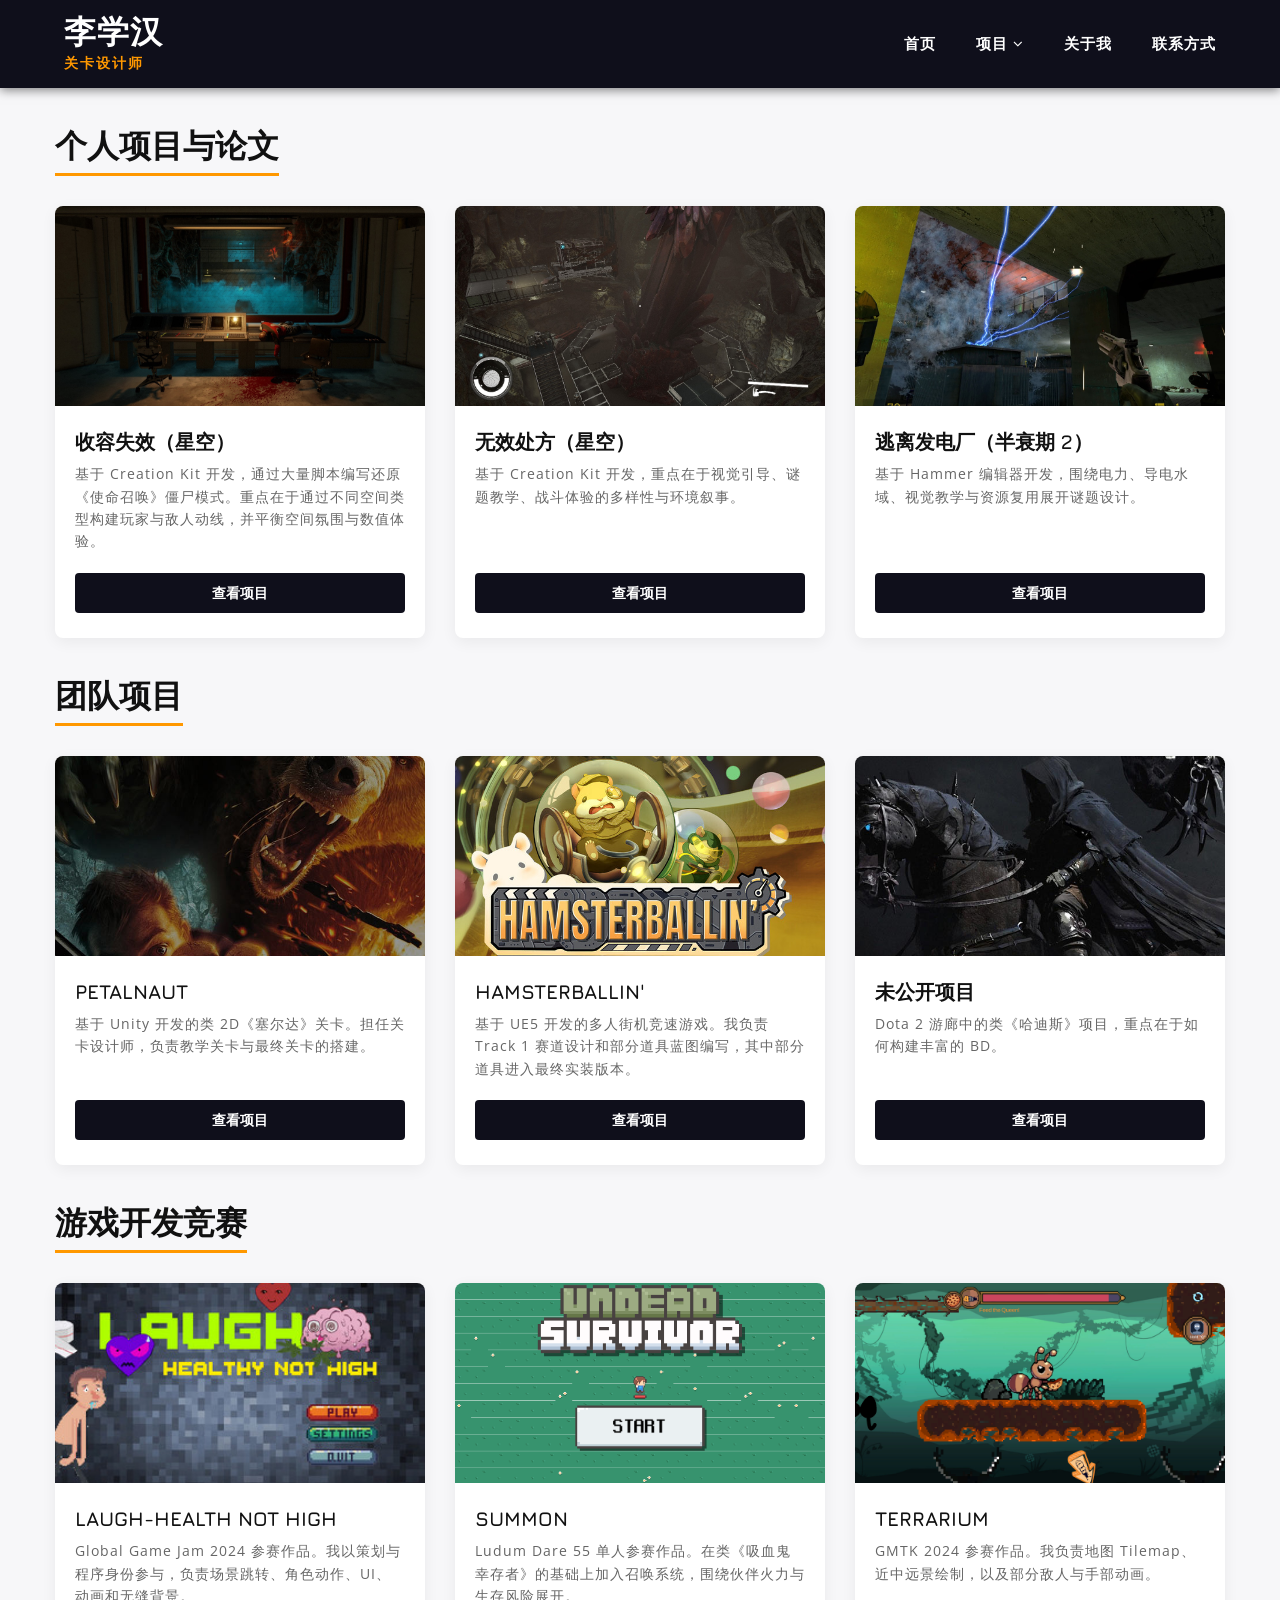
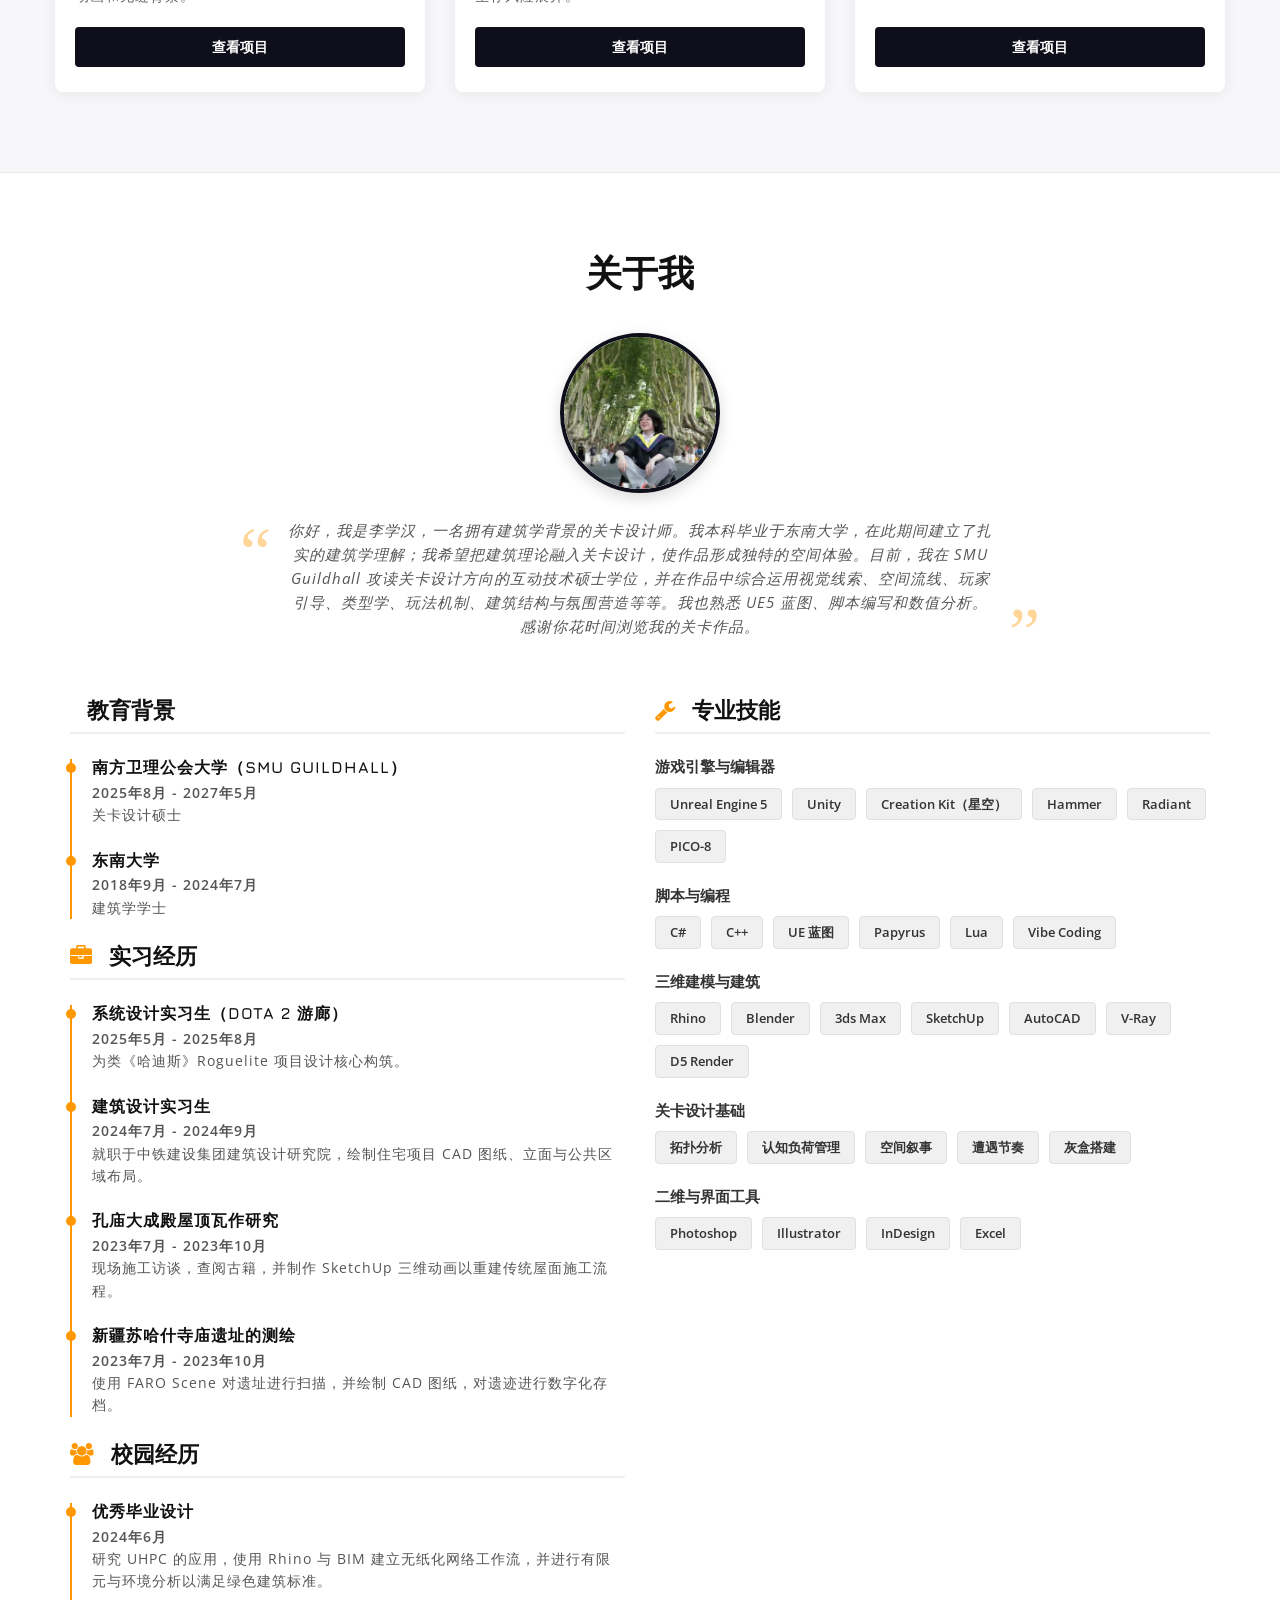
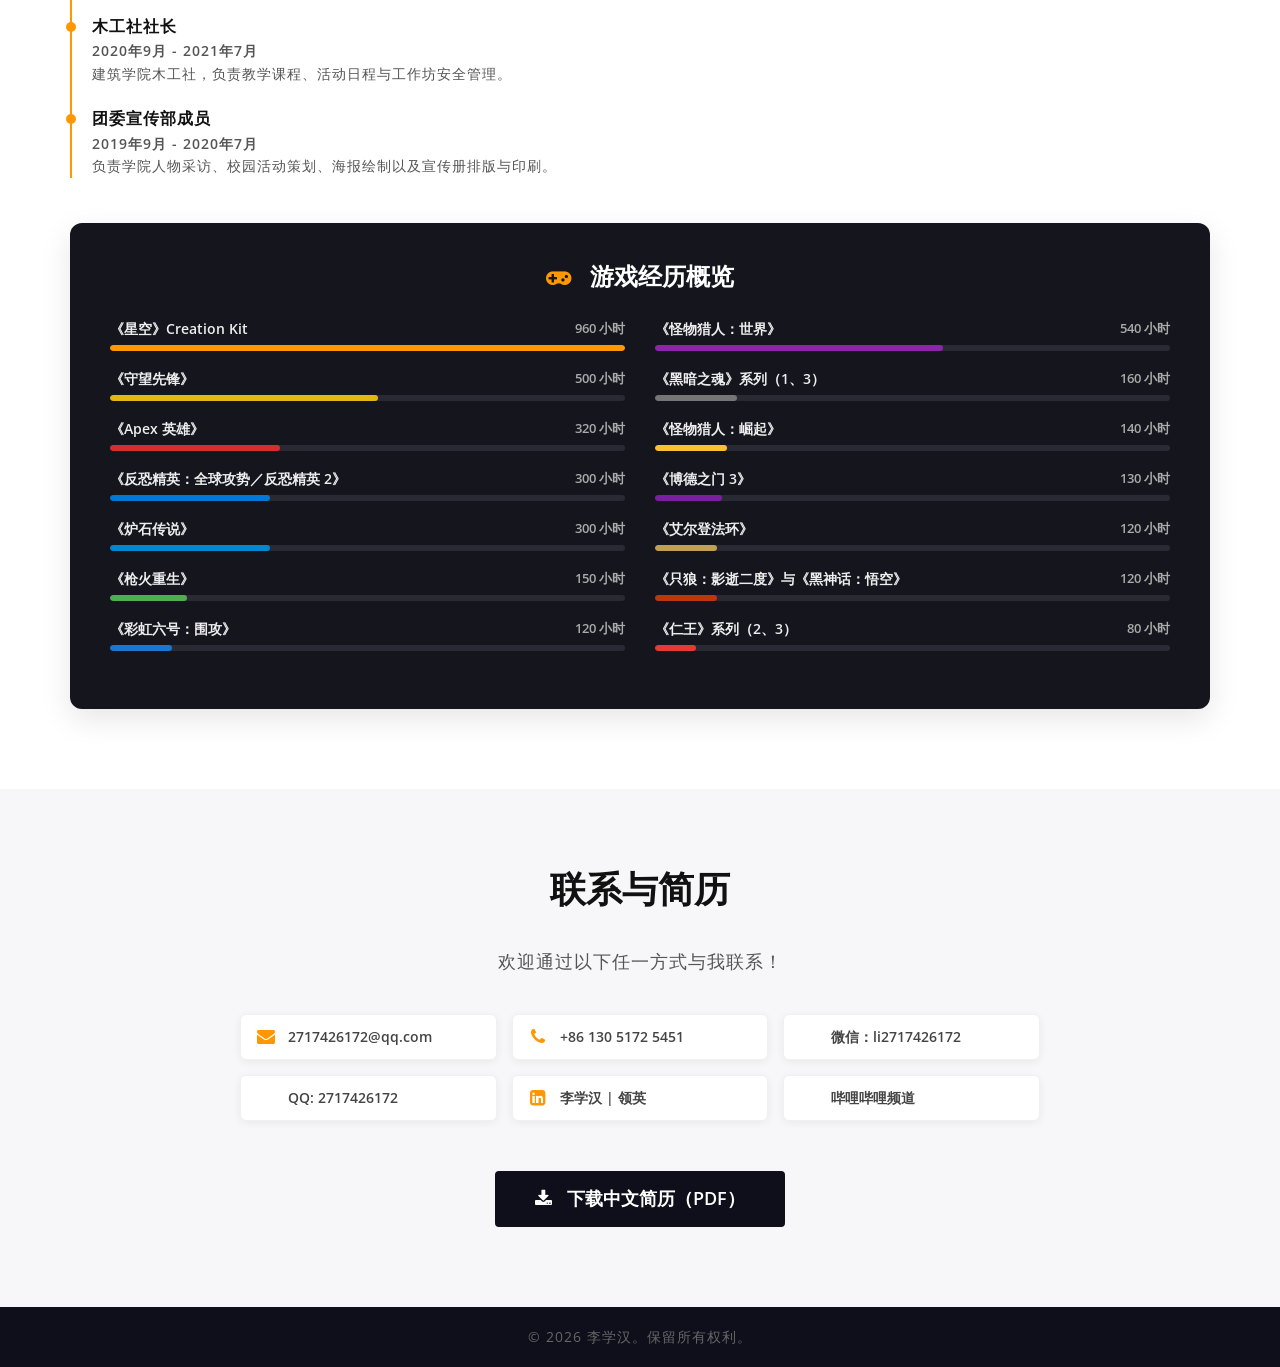
==== index.html @ 0b5cd1b3 "Add files via upload" ====
<!DOCTYPE html>
<html lang="zh-CN">

<head>
	<title>李学汉 | 关卡设计作品集</title>
	<meta name="viewport" content="width=device-width, initial-scale=1">
	<meta http-equiv="Content-Type" content="text/html; charset=utf-8" />
	<meta name="keywords" content="李学汉, 关卡设计, 作品集, 游戏开发, Unreal Engine, Unity, Creation Kit" />
	
	<!-- 引入基础框架和字体 -->
	<link href="css/bootstrap.css" rel="stylesheet" type="text/css" media="all" />
	<link href="css/style.css" rel="stylesheet" type="text/css" media="all" />
	<link href="css/font-awesome.css" rel="stylesheet">
	<link href="https://fonts.googleapis.com/css?family=Questrial" rel="stylesheet">
	<link href="https://fonts.googleapis.com/css?family=Jura:300,400,500,600" rel="stylesheet">
	<link href='//fonts.googleapis.com/css?family=Open+Sans:400,300,300italic,400italic,600,600italic,700,700italic,800,800italic' rel='stylesheet' type='text/css'>

	<style>
		/* 基础重置 */
		body { background-color: #f7f7f9; margin: 0; padding: 0; font-family: 'Open Sans', 'Microsoft YaHei', 'PingFang SC', 'Noto Sans CJK SC', sans-serif; color: #333;}

		/* --- 导航栏与下拉菜单 --- */
		.my-clean-header {
			display: flex; justify-content: space-between; align-items: center;
			background: #0f0f1b; padding: 15px 5%; position: sticky; top: 0;
			z-index: 99999; box-shadow: 0 2px 10px rgba(0,0,0,0.5); width: 100%; box-sizing: border-box;
		}
		.my-clean-logo { display: flex; flex-direction: column; }
		.my-clean-logo a { color: #ffffff; text-decoration: none; font-size: 32px; font-weight: bold; letter-spacing: 1px; transition: color 0.3s ease; line-height: 1; }
		.my-clean-logo a:hover { color: #ff9800; text-decoration: none; }
		.job-title { color: #ff9800; font-size: 14px; font-weight: 600; letter-spacing: 2px; margin-top: 6px; text-transform: uppercase; }

		.my-clean-nav { display: flex; list-style: none; margin: 0; padding: 0; align-items: center; flex-wrap: wrap; }
		.my-clean-nav li { margin-left: 40px; position: relative; } 
		.my-clean-nav a { color: #ffffff; text-decoration: none; font-size: 15px; font-weight: 600; text-transform: uppercase; transition: color 0.3s ease; display: block; padding: 15px 0; }
		.my-clean-nav a:hover { color: #ff9800; text-decoration: none; }

		.dropdown-content {
			display: none; position: absolute; background-color: #1a1a24;
			min-width: 250px; box-shadow: 0px 8px 16px 0px rgba(0,0,0,0.5);
			z-index: 1; top: 100%; left: 0; border-radius: 4px; padding: 10px 0;
		}
		.dropdown:hover .dropdown-content { display: block; }
		.dropdown-content a { color: #fff; padding: 10px 20px; text-decoration: none; display: block; font-size: 13px; text-transform: none; font-weight: 400; transition: 0.2s; border-left: 3px solid transparent; }
		.dropdown-content a:hover { background-color: #2a2a3d; color: #ff9800; border-left: 3px solid #ff9800; }
		.dropdown-category-title {
			padding: 10px 20px 5px 20px; color: #777; font-size: 11px;
			text-transform: uppercase; letter-spacing: 1px; font-weight: bold;
			border-bottom: 1px solid #333; margin-bottom: 5px; margin-top: 5px; pointer-events: none;
		}

		/* --- 项目网格排版 (Grid) --- */
		.portfolio-section { padding: 40px 0; }
		.section-heading { font-size: 32px; font-weight: bold; color: #111; margin-bottom: 30px; border-bottom: 3px solid #ff9800; display: inline-block; padding-bottom: 10px; }
		.portfolio-grid { display: grid; grid-template-columns: repeat(auto-fit, minmax(320px, 1fr)); gap: 30px; margin-bottom: 40px; }
		.portfolio-card { background: #fff; border-radius: 8px; overflow: hidden; box-shadow: 0 4px 15px rgba(0,0,0,0.06); transition: transform 0.3s ease, box-shadow 0.3s ease; display: flex; flex-direction: column; }
		.portfolio-card:hover { transform: translateY(-5px); box-shadow: 0 10px 25px rgba(0,0,0,0.15); }
		.card-img-wrapper { height: 200px; width: 100%; overflow: hidden; background: #222; }
		.card-img-wrapper a { display: block; height: 100%; text-decoration: none; }
		.card-img-wrapper img { width: 100%; height: 100%; object-fit: cover; transition: transform 0.5s ease; }
		.portfolio-card:hover .card-img-wrapper img { transform: scale(1.05); }
		.card-content { padding: 25px 20px; flex-grow: 1; display: flex; flex-direction: column; }
		.card-title { font-size: 20px; font-weight: 800; margin: 0 0 10px 0; color: #111; }
		.card-desc { font-size: 14px; color: #666; line-height: 1.6; margin-bottom: 20px; flex-grow: 1; }
		.card-btn { background: #0f0f1b; color: #fff; padding: 10px 15px; text-align: center; border-radius: 4px; text-decoration: none; font-weight: 600; font-size: 14px; transition: 0.3s; }
		.card-btn:hover { background: #ff9800; color: #fff; text-decoration: none; }

		/* ========================================== */
		/* ABOUT ME 板块排版 */
		/* ========================================== */
		.about-section { padding: 80px 0; background: #ffffff; border-top: 1px solid #eaeaea; }
		.center-title { font-size: 36px; font-weight: bold; margin-bottom: 40px; color: #111; text-align: center; }
		.profile-avatar { width: 160px; height: 160px; border-radius: 50%; object-fit: cover; border: 4px solid #0f0f1b; box-shadow: 0 5px 15px rgba(0,0,0,0.15); margin: 0 auto 25px auto; display: block; }
		
		/* 个人陈述引用框 */
		.about-hook-container {
			max-width: 800px;
			margin: 0 auto 60px auto;
			position: relative;
			padding: 0 45px; 
		}
		.about-hook-container::before {
			content: '\201C'; 
			font-family: Georgia, serif;
			font-size: 70px;
			color: #ff9800;
			position: absolute;
			left: 0;
			top: -15px;
			opacity: 0.4;
		}
		.about-hook-container::after {
			content: '\201D'; 
			font-family: Georgia, serif;
			font-size: 70px;
			color: #ff9800;
			position: absolute;
			right: 0;
			bottom: -45px;
			opacity: 0.4;
		}
		.about-hook { 
			font-size: 15px; 
			line-height: 1.6; 
			color: #555; 
			text-align: center; 
			font-style: italic; 
			margin: 0;
		}
		
		/* 经历与技能双列排版 */
		.sub-heading { font-size: 22px; font-weight: bold; margin-bottom: 25px; margin-top: 20px; color: #111; border-bottom: 2px solid #eee; padding-bottom: 10px; }
		.sub-heading i { color: #ff9800; margin-right: 10px; }
		
		/* 时间轴样式 */
		.timeline-list { list-style: none; padding: 0; margin: 0; border-left: 2px solid #ff9800; padding-left: 20px; margin-bottom: 20px; }
		.timeline-list li { margin-bottom: 25px; position: relative; }
		.timeline-list li::before { content: ''; position: absolute; left: -26px; top: 4px; width: 10px; height: 10px; background: #ff9800; border-radius: 50%; }
		.timeline-list h4 { font-size: 16px; font-weight: bold; margin: 0 0 5px 0; color: #111; }
		.timeline-date { font-size: 13px; color: #ff9800; font-weight: 600; margin-bottom: 5px; }
		.timeline-list p { font-size: 14px; color: #555; margin: 0; line-height: 1.6; }

		/* 技能标签库 */
		.skill-category { margin-bottom: 25px; }
		.skill-category h4 { font-size: 15px; font-weight: bold; color: #333; margin-bottom: 12px; }
		.tags { display: flex; flex-wrap: wrap; gap: 10px; }
		.tag { background: #f0f0f0; color: #333; padding: 6px 14px; border-radius: 4px; font-size: 13px; font-weight: 600; border: 1px solid #e0e0e0; }

		/* ========================================== */
		/* 游戏时长条形图 */
		/* ========================================== */
		.game-hours-card { background: #15151e; padding: 40px; border-radius: 12px; box-shadow: 0 10px 30px rgba(0,0,0,0.1); margin-top: 20px; }
		.game-hours-title { color: #fff; font-size: 24px; font-weight: bold; margin-bottom: 30px; text-align: center; }
		.game-hours-title i { color: #ff9800; margin-right: 10px; }
		.game-bar-item { margin-bottom: 18px; }
		.game-info { display: flex; justify-content: space-between; font-size: 14px; font-weight: 600; color: #eee; margin-bottom: 6px; }
		.game-info .hours { color: #aaa; font-size: 13px; }
		.progress-track { height: 6px; background: #2a2a35; border-radius: 3px; overflow: hidden; }
		.progress-fill { height: 100%; border-radius: 3px; }

		/* --- Contact 板块 --- */
		.contact-section { padding: 80px 0; text-align: center; background: #f7f7f9; }
		.contact-grid { display: grid; grid-template-columns: repeat(auto-fit, minmax(220px, 1fr)); gap: 15px; margin-bottom: 40px; text-align: left; max-width: 800px; margin-left: auto; margin-right: auto; }
		.contact-link { display: flex; align-items: center; padding: 12px 15px; background: #fff; border-radius: 6px; box-shadow: 0 2px 8px rgba(0,0,0,0.06); color: #444; font-size: 14px; font-weight: 600; text-decoration: none; transition: 0.3s; border: 1px solid #f0f0f0; }
		.contact-link i { margin-right: 12px; color: #ff9800; font-size: 18px; width: 20px; text-align: center; }
		.contact-link:hover { color: #fff; background: #ff9800; text-decoration: none; transform: translateY(-3px); box-shadow: 0 6px 15px rgba(255,152,0,0.3); border-color: #ff9800;}
		.contact-link:hover i { color: #fff; }
		.resume-btn { background-color: #0f0f1b; color: #fff; padding: 15px 40px; font-size: 18px; font-weight: 600; text-decoration: none; display: inline-block; border-radius: 4px; transition: 0.3s; margin-top: 10px;}
		.resume-btn:hover { background-color: #ff9800; color: #fff; text-decoration: none; }

		/* 移动端适配 */
		@media (max-width: 768px) {
			.my-clean-header { flex-direction: column; padding: 15px; }
			.my-clean-logo { align-items: center; }
			.my-clean-nav { margin-top: 15px; width: 100%; justify-content: center; }
			.my-clean-nav li { margin: 5px 10px; }
			.dropdown-content { position: static; display: none; box-shadow: none; background: #222; width: 100%; }
			.dropdown:hover .dropdown-content { display: block; }
			.contact-grid { grid-template-columns: 1fr; }
			.game-hours-card { padding: 20px; }
			.about-hook-container { padding: 0 20px; }
		}
	</style>
</head>

<body>
	
	<!-- ========================================== -->
	<!-- 顶部导航栏 -->
	<!-- ========================================== -->
	<header class="my-clean-header">
		<div class="my-clean-logo">
			<a href="index.html" title="李学汉 - 关卡设计作品集">李学汉</a>
			<span class="job-title">关卡设计师</span>
		</div>
		<ul class="my-clean-nav">
			<li><a href="index.html">首页</a></li>
			
			<li class="dropdown">
				<a href="#work" class="scroll dropbtn">项目 <i class="fa fa-angle-down"></i></a>
				<div class="dropdown-content">
					<div class="dropdown-category-title">个人项目与论文</div>
					<a href="project1.html">收容失效（星空）</a>
					<a href="project3.html">无效处方（星空）</a>
					<a href="project4.html">逃离发电厂（半衰期 2）</a>

					<div class="dropdown-category-title">团队项目</div>
					<a href="project7.html">Petalnaut</a>
					<a href="project8.html">Hamsterballin'</a>
					<a href="project9.html">未公开项目</a>
					
					<div class="dropdown-category-title">游戏开发竞赛</div>
					<a href="project10.html">GGJ 2024：Make Me Laugh</a>
					<a href="project11.html">LD 55：Summon</a>
					<a href="project12.html">GMTK 2024：Build to Scale</a>
				</div>
			</li>
			
			<li><a href="#about" class="scroll">关于我</a></li>
			<li><a href="#contact" class="scroll">联系方式</a></li>
		</ul>
	</header>

	<!-- ========================================== -->
	<!-- 项目展示区 -->
	<!-- ========================================== -->
	<div id="work" class="container portfolio-section">
		
		<h2 class="section-heading">个人项目与论文</h2>
		<div class="portfolio-grid">
			<div class="portfolio-card">
				<div class="card-img-wrapper"><a href="project1.html"><img src="images/project1-cover.png" alt="收容失效（星空）"></a></div>
				<div class="card-content">
					<h3 class="card-title">收容失效（星空）</h3>
					<p class="card-desc">基于 Creation Kit 开发，通过大量脚本编写还原《使命召唤》僵尸模式。重点在于通过不同空间类型构建玩家与敌人动线，并平衡空间氛围与数值体验。</p>
					<a href="project1.html" class="card-btn">查看项目</a>
				</div>
			</div>
			<div class="portfolio-card">
				<div class="card-img-wrapper"><a href="project3.html"><img src="images/project3-cover.jpeg" alt="无效处方（星空）"></a></div>
				<div class="card-content">
					<h3 class="card-title">无效处方（星空）</h3>
					<p class="card-desc">基于 Creation Kit 开发，重点在于视觉引导、谜题教学、战斗体验的多样性与环境叙事。</p>
					<a href="project3.html" class="card-btn">查看项目</a>
				</div>
			</div>
			<div class="portfolio-card">
				<div class="card-img-wrapper"><a href="project4.html"><img src="images/project4-cover.jpeg" alt="逃离发电厂（半衰期 2）"></a></div>
				<div class="card-content">
					<h3 class="card-title">逃离发电厂（半衰期 2）</h3>
					<p class="card-desc">基于 Hammer 编辑器开发，围绕电力、导电水域、视觉教学与资源复用展开谜题设计。</p>
					<a href="project4.html" class="card-btn">查看项目</a>
				</div>
			</div>
		</div>

		<h2 class="section-heading">团队项目</h2>
		<div class="portfolio-grid">
			<div class="portfolio-card">
				<div class="card-img-wrapper"><a href="project7.html"><img src="images/g1.jpg" alt="Petalnaut"></a></div>
				<div class="card-content">
					<h3 class="card-title">Petalnaut</h3>
					<p class="card-desc">基于 Unity 开发的类 2D《塞尔达》关卡。担任关卡设计师，负责教学关卡与最终关卡的搭建。</p>
					<a href="project7.html" class="card-btn">查看项目</a>
				</div>
			</div>
			<div class="portfolio-card">
				<div class="card-img-wrapper"><a href="project8.html"><img src="images/project8/hamsterballin-cover.jpg" alt="Hamsterballin'"></a></div>
				<div class="card-content">
					<h3 class="card-title">Hamsterballin'</h3>
					<p class="card-desc">基于 UE5 开发的多人街机竞速游戏。我负责 Track 1 赛道设计和部分道具蓝图编写，其中部分道具进入最终实装版本。</p>
					<a href="project8.html" class="card-btn">查看项目</a>
				</div>
			</div>
			<div class="portfolio-card">
				<div class="card-img-wrapper"><a href="project9.html"><img src="images/g3.jpg" alt="未公开项目"></a></div>
				<div class="card-content">
					<h3 class="card-title">未公开项目</h3>
					<p class="card-desc">Dota 2 游廊中的类《哈迪斯》项目，重点在于如何构建丰富的 BD。</p>
					<a href="project9.html" class="card-btn">查看项目</a>
				</div>
			</div>
		</div>

		<h2 class="section-heading">游戏开发竞赛</h2>
		<div class="portfolio-grid">
			<div class="portfolio-card">
				<div class="card-img-wrapper"><a href="project10.html"><img src="images/project10/ggj-index-cover.png" alt="Laugh-health not high 标题画面"></a></div>
				<div class="card-content">
					<h3 class="card-title">Laugh-health not high</h3>
					<p class="card-desc">Global Game Jam 2024 参赛作品。我以策划与程序身份参与，负责场景跳转、角色动作、UI、动画和无缝背景。</p>
					<a href="project10.html" class="card-btn">查看项目</a>
				</div>
			</div>
			<div class="portfolio-card">
				<div class="card-img-wrapper"><a href="project11.html"><img src="images/project11/ld55-index-cover.png" alt="Ludum Dare 55 Summon 标题画面"></a></div>
				<div class="card-content">
					<h3 class="card-title">Summon</h3>
					<p class="card-desc">Ludum Dare 55 单人参赛作品。在类《吸血鬼幸存者》的基础上加入召唤系统，围绕伙伴火力与生存风险展开。</p>
					<a href="project11.html" class="card-btn">查看项目</a>
				</div>
			</div>
			<div class="portfolio-card">
				<div class="card-img-wrapper"><a href="project12.html"><img src="images/project12/terrarium-02.png" alt="Terrarium"></a></div>
				<div class="card-content">
					<h3 class="card-title">Terrarium</h3>
					<p class="card-desc">GMTK 2024 参赛作品。我负责地图 Tilemap、近中远景绘制，以及部分敌人与手部动画。</p>
					<a href="project12.html" class="card-btn">查看项目</a>
				</div>
			</div>
		</div>

	</div>
	<!-- //Projects Section -->

	<!-- ========================================== -->
	<!-- 🌟 全新重构的 ABOUT ME 板块 🌟 -->
	<!-- ========================================== -->
	<div id="about" class="about-section">
		<div class="container">
			<h2 class="center-title">关于我</h2>
			
			<!-- 居中头像 -->
			<img src="images/avatar.jpg" alt="李学汉" class="profile-avatar">
			
			<!-- 带有巨型双引号的紧凑版宣言 -->
			<div class="about-hook-container">
				<p class="about-hook">
					你好，我是李学汉，一名拥有建筑学背景的关卡设计师。我本科毕业于东南大学，在此期间建立了扎实的建筑学理解；我希望把建筑理论融入关卡设计，使作品形成独特的空间体验。目前，我在 SMU Guildhall 攻读关卡设计方向的互动技术硕士学位，并在作品中综合运用视觉线索、空间流线、玩家引导、类型学、玩法机制、建筑结构与氛围营造等等。我也熟悉 UE5 蓝图、脚本编写和数值分析。感谢你花时间浏览我的关卡作品。
				</p>
			</div>

			<!-- 经历与技能双列网格 -->
			<div class="row">
				<!-- 左列：教育、实习与校园经历 -->
				<div class="col-md-6">
					
					<!-- 1. 教育背景 -->
					<h3 class="sub-heading" style="margin-top: 0;"><i class="fa fa-graduation-cap"></i> 教育背景</h3>
					<ul class="timeline-list">
						<li>
							<h4>南方卫理公会大学（SMU Guildhall）</h4>
							<p class="timeline-date">2025年8月 - 2027年5月</p>
							<p>关卡设计硕士</p>
						</li>
						<li>
							<h4>东南大学</h4>
							<p class="timeline-date">2018年9月 - 2024年7月</p>
							<p>建筑学学士</p>
						</li>
					</ul>

					<!-- 2. 实习经历 (3个核心) -->
					<h3 class="sub-heading"><i class="fa fa-briefcase"></i> 实习经历</h3>
					<ul class="timeline-list">
						<li>
							<h4>系统设计实习生（Dota 2 游廊）</h4>
							<p class="timeline-date">2025年5月 - 2025年8月</p>
							<p>为类《哈迪斯》Roguelite 项目设计核心构筑。</p>
						</li>
						<li>
							<h4>建筑设计实习生</h4>
							<p class="timeline-date">2024年7月 - 2024年9月</p>
							<p>就职于中铁建设集团建筑设计研究院，绘制住宅项目 CAD 图纸、立面与公共区域布局。</p>
						</li>
						<li>
							<h4>孔庙大成殿屋顶瓦作研究</h4>
							<p class="timeline-date">2023年7月 - 2023年10月</p>
							<p>现场施工访谈，查阅古籍，并制作 SketchUp 三维动画以重建传统屋面施工流程。</p>
						</li>
						<li>
							<h4>新疆苏哈什寺庙遗址的测绘</h4>
							<p class="timeline-date">2023年7月 - 2023年10月</p>
							<p>使用 FARO Scene 对遗址进行扫描，并绘制 CAD 图纸，对遗迹进行数字化存档。</p>
						</li>
					</ul>

					<!-- 3. 校园经历 (3个核心) -->
					<h3 class="sub-heading"><i class="fa fa-users"></i> 校园经历</h3>
					<ul class="timeline-list">
						<li>
							<h4>优秀毕业设计</h4>
							<p class="timeline-date">2024年6月</p>
							<p>研究 UHPC 的应用，使用 Rhino 与 BIM 建立无纸化网络工作流，并进行有限元与环境分析以满足绿色建筑标准。</p>
						</li>
						<li>
							<h4>木工社社长</h4>
							<p class="timeline-date">2020年9月 - 2021年7月</p>
							<p>建筑学院木工社，负责教学课程、活动日程与工作坊安全管理。</p>
						</li>
						<li>
							<h4>团委宣传部成员</h4>
							<p class="timeline-date">2019年9月 - 2020年7月</p>
							<p>负责学院人物采访、校园活动策划、海报绘制以及宣传册排版与印刷。</p>
						</li>
					</ul>
				</div>

				<!-- 右列：专业技能 -->
				<div class="col-md-6">
					<h3 class="sub-heading" style="margin-top: 0;"><i class="fa fa-wrench"></i> 专业技能</h3>
					
					<div class="skill-category">
						<h4>游戏引擎与编辑器</h4>
						<div class="tags">
							<span class="tag">Unreal Engine 5</span> <span class="tag">Unity</span> 
							<span class="tag">Creation Kit（星空）</span> <span class="tag">Hammer</span> 
							<span class="tag">Radiant</span> <span class="tag">PICO-8</span>
						</div>
					</div>
					
					<div class="skill-category">
						<h4>脚本与编程</h4>
						<div class="tags">
							<span class="tag">C#</span> <span class="tag">C++</span> <span class="tag">UE 蓝图</span> 
							<span class="tag">Papyrus</span> <span class="tag">Lua</span> <span class="tag">Vibe Coding</span>
						</div>
					</div>

					<div class="skill-category">
						<h4>三维建模与建筑</h4>
						<div class="tags">
							<span class="tag">Rhino</span> <span class="tag">Blender</span> <span class="tag">3ds Max</span> 
							<span class="tag">SketchUp</span> <span class="tag">AutoCAD</span> <span class="tag">V-Ray</span> <span class="tag">D5 Render</span>
						</div>
					</div>

					<div class="skill-category">
						<h4>关卡设计基础</h4>
						<div class="tags">
							<span class="tag">拓扑分析</span> <span class="tag">认知负荷管理</span> 
							<span class="tag">空间叙事</span> <span class="tag">遭遇节奏</span> <span class="tag">灰盒搭建</span>
						</div>
					</div>
					
					<div class="skill-category">
						<h4>二维与界面工具</h4>
						<div class="tags">
							<span class="tag">Photoshop</span> <span class="tag">Illustrator</span> <span class="tag">InDesign</span> <span class="tag">Excel</span>
						</div>
					</div>
				</div>
			</div>

			<!-- 深色系卡片：游戏时长数据（小黑盒风格） -->
			<div class="game-hours-card">
				<h3 class="game-hours-title"><i class="fa fa-gamepad"></i> 游戏经历概览</h3>
				<div class="row">
					<!-- 左侧：工具与射击/服务型游戏 -->
					<div class="col-md-6">
						<div class="game-bar-item">
							<div class="game-info"><span>《星空》Creation Kit</span> <span class="hours">960 小时</span></div>
							<div class="progress-track"><div class="progress-fill" style="width: 100%; background: #ff9800;"></div></div>
						</div>
						<div class="game-bar-item">
							<div class="game-info"><span>《守望先锋》</span> <span class="hours">500 小时</span></div>
							<div class="progress-track"><div class="progress-fill" style="width: 52%; background: #e2b714;"></div></div>
						</div>
						<div class="game-bar-item">
							<div class="game-info"><span>《Apex 英雄》</span> <span class="hours">320 小时</span></div>
							<div class="progress-track"><div class="progress-fill" style="width: 33%; background: #d32f2f;"></div></div>
						</div>
						<div class="game-bar-item">
							<div class="game-info"><span>《反恐精英：全球攻势／反恐精英 2》</span> <span class="hours">300 小时</span></div>
							<div class="progress-track"><div class="progress-fill" style="width: 31%; background: #0078d7;"></div></div>
						</div>
						<div class="game-bar-item">
							<div class="game-info"><span>《炉石传说》</span> <span class="hours">300 小时</span></div>
							<div class="progress-track"><div class="progress-fill" style="width: 31%; background: #0288d1;"></div></div>
						</div>
						<div class="game-bar-item">
							<div class="game-info"><span>《枪火重生》</span> <span class="hours">150 小时</span></div>
							<div class="progress-track"><div class="progress-fill" style="width: 15%; background: #4caf50;"></div></div>
						</div>
						<div class="game-bar-item">
							<div class="game-info"><span>《彩虹六号：围攻》</span> <span class="hours">120 小时</span></div>
							<div class="progress-track"><div class="progress-fill" style="width: 12%; background: #1976d2;"></div></div>
						</div>
					</div>
					
					<!-- 右侧：动作/类魂/RPG -->
					<div class="col-md-6">
						<div class="game-bar-item">
							<div class="game-info"><span>《怪物猎人：世界》</span> <span class="hours">540 小时</span></div>
							<div class="progress-track"><div class="progress-fill" style="width: 56%; background: #8e24aa;"></div></div>
						</div>
						<div class="game-bar-item">
							<div class="game-info"><span>《黑暗之魂》系列（1、3）</span> <span class="hours">160 小时</span></div>
							<div class="progress-track"><div class="progress-fill" style="width: 16%; background: #757575;"></div></div>
						</div>
						<div class="game-bar-item">
							<div class="game-info"><span>《怪物猎人：崛起》</span> <span class="hours">140 小时</span></div>
							<div class="progress-track"><div class="progress-fill" style="width: 14%; background: #fbc02d;"></div></div>
						</div>
						<div class="game-bar-item">
							<div class="game-info"><span>《博德之门 3》</span> <span class="hours">130 小时</span></div>
							<div class="progress-track"><div class="progress-fill" style="width: 13%; background: #7b1fa2;"></div></div>
						</div>
						<div class="game-bar-item">
							<div class="game-info"><span>《艾尔登法环》</span> <span class="hours">120 小时</span></div>
							<div class="progress-track"><div class="progress-fill" style="width: 12%; background: #c2a052;"></div></div>
						</div>
						<div class="game-bar-item">
							<div class="game-info"><span>《只狼：影逝二度》与《黑神话：悟空》</span> <span class="hours">120 小时</span></div>
							<div class="progress-track"><div class="progress-fill" style="width: 12%; background: #bf360c;"></div></div>
						</div>
						<div class="game-bar-item">
							<div class="game-info"><span>《仁王》系列（2、3）</span> <span class="hours">80 小时</span></div>
							<div class="progress-track"><div class="progress-fill" style="width: 8%; background: #e53935;"></div></div>
						</div>
					</div>
				</div>
			</div>

		</div>
	</div>
	<!-- //About Me Section -->

	<!-- ========================================== -->
	<!-- Contact & Resume 板块 -->
	<!-- ========================================== -->
	<div id="contact" class="contact-section">
		<div class="container">
			<h2 class="center-title">联系与简历</h2>
			<p style="margin-bottom: 40px; font-size: 18px; color: #555;">
				欢迎通过以下任一方式与我联系！
			</p>
			
			<div class="contact-grid">
				<a href="mailto:2717426172@qq.com" class="contact-link"><i class="fa fa-envelope"></i> 2717426172@qq.com</a>
				<a href="tel:+8613051725451" class="contact-link"><i class="fa fa-phone"></i> +86 130 5172 5451</a>
				<a href="javascript:void(0);" class="contact-link"><i class="fa fa-weixin"></i> 微信：li2717426172</a>
				<a href="javascript:void(0);" class="contact-link"><i class="fa fa-qq"></i> QQ: 2717426172</a>
				<a href="https://www.linkedin.com/in/学汉-李-2372233aa" target="_blank" class="contact-link"><i class="fa fa-linkedin-square"></i> 李学汉 | 领英</a>
				<a href="https://space.bilibili.com/394117586?spm_id_from=333.1007.0.0" target="_blank" class="contact-link"><i class="fa fa-television"></i> 哔哩哔哩频道</a>
			</div>
			
			<a href="Resume_XuehanLi.pdf" target="_blank" class="resume-btn">
				<i class="fa fa-download" style="margin-right: 10px;"></i> 下载中文简历（PDF）
			</a>
		</div>
	</div>

	<!-- footer -->
	<div class="w3l_footer" style="background: #0f0f1b; padding: 20px 0; text-align: center;">
		<p style="color: #666; margin: 0;">© 2026 李学汉。保留所有权利。</p>
	</div>

	<!-- js scripts -->
	<script src="js/jquery-2.2.3.min.js"></script>
	<script type="text/javascript" src="js/move-top.js"></script>
	<script type="text/javascript" src="js/easing.js"></script>
	<script type="text/javascript">
		jQuery(document).ready(function ($) {
			$(".scroll").click(function (event) {
				if(this.hash) {
					event.preventDefault();
					$('html,body').animate({
						scrollTop: $(this.hash).offset().top - 70 
					}, 800);
				}
			});
		});
	</script>
	<script src="js/bootstrap.js"></script>
</body>
</html>
---- css/style.css ----
html, body{
    font-size: 100%;
	font-family: 'Open Sans', sans-serif;
	background:#ffffff;
	margin: 0;
}
p,ul li,ol li{
	margin:0;
	font-size:14px;
	letter-spacing: 1px;
}
h1,h2,h3,h4,h5,h6{
	font-family: 'Jura', sans-serif;
	text-transform:uppercase;
	margin:0;
}
ul,label{
	margin:0;
	padding:0;
}
body a:hover{
	text-decoration:none;
}
input[type="submit"],input[type="reset"],.w3ls_footer_grid_leftl,.w3ls_footer_grid_leftr h4,.w3l_footer_pos p a,.w3ls_footer_grid_leftr a,.w3layouts_header_right ul li a,.w3ls_social li a,.w3_team_grid1_pos,.w3_team_grid1_pos img{
	transition: .5s ease-in;
	-webkit-transition: .5s ease-in;
	-moz-transition: .5s ease-in;
	-o-transition: .5s ease-in;
	-ms-transition: .5s ease-in;
}
/*-- header --*/
.w3layouts_header_left{
	float:left;
}
.w3layouts_header_left p{
    color: #999;
    line-height: 1.8em;
    float: left;
    margin: 5px 42px 0 0;
}
.w3layouts_header_left a {
	 color: #999;
}
.w3layouts_header_right{
    float: right;
    position: relative;
    width: 23%;
}
.header {
	    padding: 0.6em 3em;
    background: #1d1d1d;
}
.w3layouts_header_right input[type="search"] {
       width: 65%;
    border-top-left-radius: 20px;
    border-bottom-left-radius: 20px;
    outline: none;
    border: none;
    background: #fff;
    color: #999;
    padding:8px 15px 8px 15px;
    font-size: 13px;
    float: left;
}
.w3layouts_header_right input[type="submit"] {
	     outline: none;
    border: none;
    background: #ff5000 url(../images/search.png)no-repeat 12px 5px;
    color: #fff;
    padding: 6px 0;
    width: 17%;
    border-top-right-radius: 20px;
    border-bottom-right-radius: 20px;
    -webkit-transition: all 0.2s ease 0s;
    -moz-transition: all 0.2s ease 0s;
    -o-transition: all 0.2s ease 0s;
    -ms-transition: all 0.2s ease 0s;
}
/*-- nav --*/
.navbar-default {
    background: none;
    border: none;
}
.navbar {
    margin-bottom: 0;
}
.w3_navigation {
    border-top: 1px solid #999;
	position:relative;
}
.navbar-nav {
    float: none;
    margin: 1em 0 1em 0;
}
.navbar-collapse {
    padding: 0;
}
.navbar-right {
    float: none !important;
    margin-right: 0;
}
.navbar-default .navbar-nav > .active > a, .navbar-default .navbar-nav > .active > a:hover, .navbar-default .navbar-nav > .active > a:focus {
    color:#fa3d03;
    background: none;
}
.navbar-default .navbar-nav > li > a {
    color: #212121;
}
.navbar-nav > li > a {
      margin:1em 1.8em;
    padding: 0;
	line-height: 1em;
	font-weight: bold;
    text-transform: uppercase;
}
.navbar-nav > li:nth-child(3) a {
        margin-right: 34em !important;
}
.navbar-nav > li:nth-child(6) a {
        margin-right:0px!important;
}
.w3_navigation_pos {
       position: absolute;
    top: 24%;
    left: 35%;
    z-index: 999;
}
.w3_navigation_pos h1 a {
     font-size: 1em;
    color: #212121;
    text-decoration: none;
    border: 3px solid #ff5000;
    padding: 0.1em .4em;
    font-weight: 700;
    text-transform: uppercase;
    font-family: 'Jura', sans-serif;
}
.navbar-default .navbar-nav > li > a:hover{
    color: #fa3d03;
}
/* Effect 5: same word slide in */
.cl-effect-5 a {
	overflow: hidden;
	padding: 0 4px;
}

.cl-effect-5 a span {
	position: relative;
	display: inline-block;
	-webkit-transition: -webkit-transform 0.3s;
	-moz-transition: -moz-transform 0.3s;
	transition: transform 0.3s;
}

.cl-effect-5 a span::before {
	position: absolute;
	top: 100%;
	content: attr(data-hover);
	-webkit-transform: translate3d(0,0,0);
	-moz-transform: translate3d(0,0,0);
	transform: translate3d(0,0,0);
}

.cl-effect-5 a:hover span,
.cl-effect-5 a:focus span {
	-webkit-transform: translateY(-100%);
	-moz-transform: translateY(-100%);
	transform: translateY(-100%);
}

/* Effect 5: same word slide in and border bottom */
/*-- //nav --*/
.fa-cog{
    -webkit-animation: fa-spin 3s infinite linear;
    animation: fa-spin 3s infinite linear;
}
/*-- //header --*/
/*-- banner --*/
.w3_navigation_pos h1 a i {
    font-size: .6em;
    color: #f83e03;
}
.slider-info {
    position: absolute;
    top: 40%;
    z-index: 999;
    left: 0px;
    width: 100%;
    height: 100%;
	text-align:center;
}
.slider-info h4 {
    font-size: 3em;
    color: #fff;
    letter-spacing: 5px;
    text-transform: uppercase;
    font-weight: 200;
}
.slider-info a {
	font-size:1em;
	padding:0.6em 2em;
	color:#fff;
	}
/* Shutter In Horizontal */
.hvr-shutter-in-horizontal {
  display: inline-block;
  vertical-align: middle;
  -webkit-transform: translateZ(0);
  transform: translateZ(0);
  box-shadow: 0 0 1px rgba(0, 0, 0, 0);
  -webkit-backface-visibility: hidden;
  backface-visibility: hidden;
  -moz-osx-font-smoothing: grayscale;
  position: relative;
  background: #2098d1;
  -webkit-transition-property: color;
  transition-property: color;
  -webkit-transition-duration: 0.3s;
  transition-duration: 0.3s;
}
.hvr-shutter-in-horizontal:before {
  content: "";
  position: absolute;
  z-index: -1;
  top: 0;
  bottom: 0;
  left: 0;
  right: 0;
  background: #ff5000;
  -webkit-transform: scaleX(1);
  transform: scaleX(1);
  -webkit-transform-origin: 50%;
  transform-origin: 50%;
  -webkit-transition-property: transform;
  transition-property: transform;
  -webkit-transition-duration: 0.3s;
  transition-duration: 0.3s;
  -webkit-transition-timing-function: ease-out;
  transition-timing-function: ease-out;
}
.hvr-shutter-in-horizontal:hover, .hvr-shutter-in-horizontal:focus, .hvr-shutter-in-horizontal:active {
  color: white;
}
.hvr-shutter-in-horizontal:hover:before, .hvr-shutter-in-horizontal:focus:before, .hvr-shutter-in-horizontal:active:before {
  -webkit-transform: scaleX(0);
  transform: scaleX(0);
}
.slider-info p {
    font-size:1em;
    text-transform: uppercase;
    color: #fff;
    letter-spacing: 7px;
    margin: 2em 0;
}
/*--slider--*/
#slider2,
#slider3 {
  box-shadow: none;
  -moz-box-shadow: none;
  -webkit-box-shadow: none;
  margin: 0 auto;
}
.rslides_tabs li:first-child {
  margin-left: 0;
}
.rslides_tabs .rslides_here a {
  background: rgba(255,255,255,.1);
  color: #fff;
  font-weight: bold;
}
.events {
  list-style: none;
}
.callbacks_container {
  position: relative;
  float: left;
  width: 100%;
}
.callbacks {
  position: relative;
  list-style: none;
  overflow: hidden;
  width: 100%;
  padding: 0;
  margin: 0;
}
.callbacks li {
  position: absolute;
  width: 100%;
}
.callbacks img {
  position: relative;
  z-index: 1;
  height: auto;
  border: 0;
}
.callbacks .caption {
	display: block;
	position: absolute;
	z-index: 2;
	font-size: 20px;
	text-shadow: none;
	color: #fff;
	left: 0;
	right: 0;
	padding: 10px 20px;
	margin: 0;
	max-width: none;
	top: 10%;
	text-align: center;
}
.callbacks_nav {
    position: absolute;
    -webkit-tap-highlight-color: rgba(0,0,0,0);
       bottom: 24%;
    left: 0;
    z-index: 3;
    text-indent: -9999px;
    overflow: hidden;
    text-decoration: none;
    width:32px;
    height:32px;
    background: transparent url("../images/left.png") no-repeat left top;
}
 .callbacks_nav:hover{
  	opacity: 0.5;
  }
.callbacks_nav.next {
  left: auto;
   background: transparent url("../images/right.png") no-repeat right top;
       left: 51%;
 }
 .callbacks_nav.prev {
	right: auto;
	background-position:left top;
	left: 47%;
}
#slider3-pager a {
  display: inline-block;
}
#slider3-pager span{
  float: left;
}
#slider3-pager span{
	width:100px;
	height:15px;
	background:#fff;
	display:inline-block;
	border-radius:30em;
	opacity:0.6;
}
#slider3-pager .rslides_here a {
  background: #FFF;
  border-radius:30em;
  opacity:1;
}
#slider3-pager a {
  padding: 0;
}
#slider3-pager li{
	display:inline-block;
}
.rslides {
  position: relative;
  list-style: none;
  overflow: hidden;
  width: 100%;
  padding: 0;
}
.rslides li {
  -webkit-backface-visibility: hidden;
  position: absolute;
  display:none;
  width: 100%;
  left: 0;
  top: 0;
}
.rslides li{
  position: relative;
  display: block;
  float: left;
}
.rslides img {
  height: auto;
	border: 0;
	width: 100%;
  }
.callbacks_tabs{
       list-style: none;
    position: absolute;
    bottom: -39%;
    left: 42%;
    padding: 0;
    margin: 0;
    z-index: 990;
    display: block;
    text-align: center;
}
.slider-top span{
	font-weight:600;
}
.callbacks_tabs li{
       display: inline-block;
    margin: 0 7px;
}
/*----*/
.callbacks_tabs a{
 visibility: hidden;
}
.callbacks_tabs a:after {
    content: "\f111";
    font-size: 0;
    font-family: FontAwesome;
    visibility: visible;
    display: block;
    height: 12px;
    width: 12px;
    display: inline-block;
    background: #fff;
    border-radius: 50%;
    -webkit-border-radius: 50%;
    -o-border-radius: 50%;
    -moz-border-radius: 50%;
    -ms-border-radius: 50%;
}
.callbacks_here a:after{
	background: #f53753;
    border: 1px solid #f53753;
    height:1px;
    width:40px;
    border-radius: 0;
}
/*-- //banner --*/
/*-- about --*/
.about,.services,.team-bottom,.mail{
	padding:5em 0;
}
.w3l_head{
	font-size: 2.5em;
    font-weight: bold;
    color: #212121;
	letter-spacing: 3px;
	text-align: center;
}
.w3ls_head_para{
	color:#ff5000;
	text-transform:uppercase;
	letter-spacing:8px;
	text-align: center;
}

.agileits_about_right p{
	color:#999;
	line-height:2em;
	margin-bottom:3em;
}
.agileits_about_right p i{
	display:block;
	margin:2em 0 0;
}
.agileits_about_right {
    padding-left: 7em;
}
.agileits_about_right ul li{
	display: block;
    margin-bottom: 1em;
    color: #212121;
    line-height: 1.5em;
    text-transform: capitalize;
    font-family: 'Questrial', sans-serif;
    font-size: 1em;
	font-weight:600;
	letter-spacing:2px;
}
.agileits_about_right ul li i{
	color:#fa3d43;
	padding-right:1em;
}
.agileits_about_right ul li:last-child,.agileinfo_about_bottom_right_wthree ul li:last-child{
	margin-bottom:0;
}
/*-- //about --*/
/*-- about-bottom --*/
.agileits_banner_bottom_grid_l h4{
	text-transform:capitalize;
	font-size:1.8em;
	color:#212121;
	line-height:1.5em;
}
.agileits_banner_bottom_grid_l p{
	margin:1em 0 0;
	line-height:2em;
	color:#999;
}
.agileits_banner_bottom_grid_l p i{
	    display: block;
    margin-bottom: 1em;
    color: #ff5000;
    letter-spacing: 4px;
    font-weight: 400;
}
.agileits_banner_bottom_grids{
	margin:6em 0 0;
}
.agileits_banner_btm_grid_r{
	position:relative;
}
.agileits_banner_btm_grid_r_pos{
	position:absolute;
	top: -23%;
    right: -15%;
}
/*-- //about-bottom --*/
/*-- services --*/
/*-- services --*/
.services{
	background:url(../images/service.jpg) no-repeat center;
	background-size:cover;
	-webkit-background-size: cover;
	-o-background-size: cover;
	-ms-background-size: cover;
	-moz-background-size: cover;
}
#services h3 {
    text-align: center;
    color: #fff;

}
.services-agile-w3l,.services-gd {
    margin: 0 auto;
    text-align: center;
}
.services-agile-w3l {
    margin-top: 2em;
}
.hi-icon,.hi-icon:after{
	border-radius:0px;
}
.hi-icon:before {
    font-family: inherit;
}

a.hi-icon img {
    margin: 17px 0 0;
}
.hi-icon-wrap {
    padding: 0;
}

.services-gd h4 {
	color: #2098d1;
    margin-top: 20px;
    font-size: 1.5em;
    letter-spacing: 2px;
    margin-bottom: 8px;
}
.services-gd p {
    color: #fff;
}
.hi-icon-wrap {
	text-align: center;
	margin: 0 auto;
	padding: 2em 0 1em;
}

.hi-icon {
	display: inline-block;
	font-size: 0px;
	cursor: pointer;
    margin: 0 auto;
	width: 102px;
	height: 102px;
	text-align: center;
	position: relative;
	z-index: 1;
	color: #fff;
	    border-radius: 50%;
}

.hi-icon:after {
	pointer-events: none;
	position: absolute;
	width: 100%;
	height: 100%;
	content: '';
	-webkit-box-sizing: content-box; 
	-moz-box-sizing: content-box; 
	box-sizing: content-box;
}

.hi-icon:before {
	font-family: 'ecoicon';
	speak: none;
	font-size: 48px;
	line-height: 90px;
	font-style: normal;
	font-weight: normal;
	font-variant: normal;
	text-transform: none;
	display: block;
	-webkit-font-smoothing: antialiased;
}

/* Effect 9 */
.hi-icon-effect-9 .hi-icon {
	-webkit-transition: box-shadow 0.2s;
	-moz-transition: box-shadow 0.2s;
	transition: box-shadow 0.2s;
}

.hi-icon-effect-9 .hi-icon:after {
	top: 0;
	left: 0;
	padding: 0;
	box-shadow: 0 0 0 3px #fff;
	-webkit-transition: -webkit-transform 0.2s, opacity 0.2s;
	-moz-transition: -moz-transform 0.2s, opacity 0.2s;
	transition: transform 0.2s, opacity 0.2s;
	    border-radius: 50%;
}

/* Effect 9a */
.hi-icon-effect-9a .hi-icon:hover:after {
	-webkit-transform: scale(0.85);
	-moz-transform: scale(0.85);
	-ms-transform: scale(0.85);
	transform: scale(0.85);
	opacity: 0.5;
}

.hi-icon-effect-9a .hi-icon:hover {
	box-shadow: 0 0 0 6px #fff;
	color: #fff;
}
/*-- //services --*/
/*-- //services-bottom --*/
/*-- /news --*/
.projects{
	padding:5em 0 0 0;
}
.projects-info{
	text-align:center;
}
.projects-info p{
    color: #999999;
    font-size: .9em;
    margin: 1em auto 0;
    width: 40%;
}
.projects-grids {
  margin: 3em 0 0 0;
}
#owl-demo .item{
    text-align: center;
}
.projects-agile-grid-info{
    position: relative;
    overflow: hidden;	
}
.projects-agile-grid-info img{
	width:100%;
}
i.fa.fa-cutlery {
    color: #FFFFFF;
    font-size: 2em;
}
.projects-grid-caption h4 {
      color: #fff;
    font-size: 1.7em;
    font-weight: 700;
    margin: 7.2em 0 0.5em 0;
    text-transform: uppercase;
    background: hsla(192, 18%, 92%, 0.31);
    padding: 10px;
    letter-spacing: 6px;
}
.projects-grid-caption p {
    color: #fff;
    font-size: 0.95em;
    margin: 0;
    letter-spacing: 12px;
}
.projects-grid-caption {
    background: rgba(0, 0, 0, 0.61);
    padding: 8em 1em 1em 1em;
    position: absolute;
    left: 0;
    bottom: -135%;
    text-align: center;
    width: 100%;
     height: 617px;
    -webkit-transition: .5s all;
    transition: .5s all;
    -moz-transition: .5s all;
	border: 1px solid #999;
}
.projects-agile-grid-info:hover .projects-grid-caption{
    bottom: 0%;
}
/*-- //news --*/
/*-- gallery --*/
.w3l_gallery_grid li{
	display: inline-block;
    float: left;
    width: 32.33%;
    padding: 1%;
}
.box {
    position: relative;
    overflow: hidden;
}

.box img {
  position: absolute;
  left: 0;
  -webkit-transition: all 300ms ease-out;
  -moz-transition: all 300ms ease-out;
  -o-transition: all 300ms ease-out;
  -ms-transition: all 300ms ease-out;
  transition: all 300ms ease-out;
}

.box .overbox {
	background-color: hsla(0, 0%, 11%, 0.6);
    position: absolute;
    top: 0;
    left: 0;
    color: #fff;
    z-index: 100;
    -webkit-transition: all 300ms ease-out;
    -moz-transition: all 300ms ease-out;
    -o-transition: all 300ms ease-out;
    -ms-transition: all 300ms ease-out;
    transition: all 300ms ease-out;
    opacity: 0;
    width: 100%;
       padding: 7em 2em 2em;
}
.box,.box .overbox {
	height: 230px;
}
.box:hover .overbox { opacity: 1; }

.box .overtext {
  -webkit-transition: all 300ms ease-out;
  -moz-transition: all 300ms ease-out;
  -o-transition: all 300ms ease-out;
  -ms-transition: all 300ms ease-out;
  transition: all 300ms ease-out;
  transform: translateY(40px);
  -webkit-transform: translateY(40px);
}

.box .title {
     font-size: 1.6em;
    text-transform: uppercase;
    opacity: 0;
    transition-delay: 0.1s;
    transition-duration: 0.2s;
    background: rgba(236, 81, 9, 0.72);
    text-align: center;
    padding: 10px;
}

.box:hover .title,
.box:focus .title {
  opacity: 1;
  transform: translateY(0px);
  -webkit-transform: translateY(0px);
}

.box .tagline {
	font-size: 13px;
    line-height:1.8em;
	opacity: 0;
	transition-delay: 0.2s;
	transition-duration: 0.2s;
}

.box:hover .tagline,
.box:focus .tagline {
  opacity: 1;
  transform: translateX(0px);
  -webkit-transform: translateX(0px);
}
ul#lightGallery {
    margin-top: 2em;
}
.modal-content  img{
	width:100%;
}
.modal-content h4 {
    color: #0099e5;
    text-align: center;
    font-size: 35px;
    margin-bottom: 15px;
}
.modal-content h5 {
    color: #000;
    padding: 20px 0 6px;
    font-size: 22px;
    margin-left: 0px;
}
.modal-content p {
    color: #676464;
    font-size: 14px;
    line-height: 28px;
    letter-spacing: 0.2px;
    word-spacing: 1px;
}
.modal-header {
    min-height: 16.42857143px;
    padding: 20px 30px;
}
 .modal-dialog {
    width: 600px;
    margin: 109px auto;
}
.agileits_about_left h3 {
    text-align: left;
}
.agileits_about_left p {
    text-align: left;
}
/*-- mail --*/
.w3_mail_grids textarea{
	outline: none;
    padding: 10px;
    color: #212121;
    font-size: 14px;
    border: none;
    border-bottom:2px solid #f2f2f2;
    background: none;
    width: 97.3%;
    margin:0 0 3em 1.1em;
    min-height: 150px;
    resize: none;
	font-weight:600;
}
.w3_mail_grids textarea::-webkit-input-placeholder {
	color: #212121 !important;
}
.w3_mail_grids input[type="submit"]{
    outline: none;
    color: #fff;
    letter-spacing: 5px;
    font-size: 1em;
    border: none;
    text-transform: uppercase;
    width: 100%;
    font-weight: 600;
    background: #111;
    padding: 0.9em;
    margin-top: 2em;
}
.w3_mail_grids input[type="submit"]:hover{
 background:#fa3d03;
}
/*-- mail --*/
.input {
	position: relative;
	z-index: 1;
	display: inline-block;
	margin: 0;
	max-width: 100%;
	width: calc(100% - 0em);
	vertical-align: top;
}

.input__field {
	display: block;
	border-radius: 0;
	outline: none;
	width: 100%;
	background: #f5f5f5;
	color: #111;
	padding: 18px;
	font-size: 14px;
	border: 1px solid #e4e4e4;
	font-weight: 600;
	-webkit-appearance: none;
}

.input__field:focus, .w3_agile_mail_grid textarea:focus {
	outline: none;
	background: #fff;
}

.input--ichiro {
	margin-top: 2em;
}

.w3_agile_mail_grid textarea {
    outline: none;
    width: 100%;
    background: #f5f5f5;
    color: #111;
    padding:1em;
    font-size: 14px;
    border: 1px solid #e4e4e4;
     min-height: 239px;
     font-weight: 600;
    margin: 2em 0 0;
}
.w3_agile_mail_grid textarea::-webkit-input-placeholder {
	color: #212121 !important;
}
/*-- //mail --*/
/*-- footer --*/
.w3l_footer{
	    background: #000;
         padding: 6em 0 5em 0;
}
.w3l_footer form{
	width: 45%;
    margin: 3em auto 0;
}
.w3ls_footer_grid {
    margin: 0 auto;
    text-align: center;
}
.w3ls_footer_grids p.agileits_w3layouts_est{
	color:#fff;
	line-height:2em;
	margin:2em auto 5em;
	width:65%;
	text-align:center;
}
.w3ls_footer_grid_leftl{
	float:left;
	width:55px;
	height:55px;
	border-radius:50px;
	text-align:center;
	background:#fa3d03;
}
.w3ls_footer_grid_leftl i{
	color: #fff;
    font-size: 1em;
    line-height: 3.4em;
}
.w3ls_footer_grid_leftr{
    float: right;
    width: 80%;
    text-align: left;
}
.w3ls_footer_grid_leftr h4{
	font-size: 1.2em;
    color: #fff;
    letter-spacing: 3px;
    margin-bottom: .5em;
}
.w3ls_footer_grid_leftr p{
	color:#999;
	line-height:1.5em;
}
.w3ls_footer_grid_leftr a{
	color:#999;
	text-decoration:none;
	font-size:14px;
}
.w3ls_footer_grid_leftr a:hover{
	color:#fa3d03;
}
.w3l_footer_pos{
      margin-top: 4em;
}
.w3l_footer_pos p{
	text-align:center;
	color:#fff;
	line-height:1.8em;
}
.w3l_footer_pos p a{
	color:#fa3d03;
	text-decoration:underline;
}
.w3l_footer_pos p a:hover{
	color:#fff;
}
.w3ls_footer_grid_left:hover .w3ls_footer_grid_leftl{
	background:#fff;
}
.w3ls_footer_grid_left:hover .w3ls_footer_grid_leftl i{
	color:#212121;
}
.w3ls_footer_grid_left:hover .w3ls_footer_grid_leftr h4{
	color:#fa3d43;
}
.w3ls_footer_grid_left {
    background: #2e2e2e;
    float: left;
    width: 31%;
    margin: 0 10px;
    padding: 30px 20px;
}
/*-- //footer --*/
.map iframe{
	width:100%;
	min-height:350px;
	margin-top:2em;
	margin-bottom:-6px;
	border:none;
}
/*-- to-top --*/
#toTop {
	display: none;
	text-decoration: none;
	position: fixed;
	bottom: 20px;
	right: 2%;
	overflow: hidden;
	z-index: 999; 
	width: 32px;
	height: 32px;
	border: none;
	text-indent: 100%;
	background: url(../images/arrow.png) no-repeat 0px 0px;
}
#toTopHover {
	width: 32px;
	height: 32px;
	display: block;
	overflow: hidden;
	float: right;
	opacity: 0;
	-moz-opacity: 0;
	filter: alpha(opacity=0);
}
/*-- //to-top --*/
/*-- start-responsive-design --*/
@media (max-width:1440px){
	.slider-info {
		position: absolute;
		top: 35%;
	}
}
@media (max-width:1366px){
	.slider-info h4 {
		font-size: 2.8em;
	}
	.projects-grid-caption {
		padding: 8em 1em 1em 1em;
		position: absolute;
		left: 0;
		bottom: -146%;
	}
	.projects-grid-caption h4 {
		font-size: 1.4em;
		margin: 7.2em 0 0.5em 0;
	}
}
@media (max-width:1280px){
	.slider-info h4 {
		font-size: 2.5em;
	}
	.agileits_banner_btm_grid_r_pos {
		position: absolute;
		top: -23%;
		right: -9%;
	}
	.projects-grid-caption {
		padding: 14em 1em 1em 1em;
		position: absolute;
		left: 0;
		bottom: -156%;
	}
}
@media (max-width:1080px){
	.w3_navigation_pos {
		left:41%;
	}
	.agileits_about_right {
		padding-left: 4em;
	}
	.w3layouts_header_right {
		float: right;
		position: relative;
		width: 30%;
	}
	.slider-info p {
		font-size: 0.9em;
		letter-spacing: 6px;
		margin: 2em 0;
	}
	.slider-info h4 {
		font-size: 2.3em;
	}
	.slider-info {
		position: absolute;
		top: 28%;
	}
	.callbacks_nav.prev {
		right: auto;
		background-position: left top;
		left: 45%;
	}
	.navbar-nav > li > a {
		margin: 2em 1em;
		font-size: 0.9em;
	}
		.w3_navigation_pos h1 a {
       font-size: 0.9em;
	}
	.navbar-nav > li:nth-child(3) a {
		margin-right: 37.1em !important;
	}
	.w3_navigation_pos {
		left: 35%;
	}
	.agileits_banner_bottom_grid_l h4 {
       font-size: 1.6em;
	}
	.projects-grid-caption h4 {
		font-size: 1em;
		margin: 7.2em 0 0.5em 0;
	}
	.projects-grid-caption {
		padding: 19em 1em 1em 1em;
		position: absolute;
		left: 0;
		bottom: -179%;
	}
	.projects-grid-caption p {
		font-size: 0.85em;
		margin: 0;
		letter-spacing: 10px;
	}
	.w3ls_footer_grid_leftl {
		float: left;
		width: 43px;
		height: 43px;
	}
	.w3ls_footer_grid_leftl i {
		font-size: 1em;
		line-height: 2.7em;
	}
	.w3ls_footer_grid_leftr h4 {
		font-size: 1.1em;
		letter-spacing: 2px;
	}
	.box .overbox {
		padding: 6em 1em 2em;
	}
	.box, .box .overbox {
		height: 189px;
	}
}
@media (max-width: 1024px){
	.w3_navigation_pos {
		left:41%;
	}
	.agileits_about_right {
		padding-left: 4em;
	}
	.w3layouts_header_right {
		float: right;
		position: relative;
		width: 36%;
	}
	.slider-info p {
		font-size: 0.9em;
		letter-spacing: 6px;
		margin: 2em 0;
	}
	.slider-info h4 {
		font-size: 2.3em;
	}
	.slider-info {
		position: absolute;
		top: 28%;
	}
	.callbacks_nav.prev {
		right: auto;
		background-position: left top;
		left: 45%;
	}
	.navbar-nav > li > a {
		margin: 2em 1em;
		font-size: 0.9em;
	}
		.w3_navigation_pos h1 a {
       font-size: 0.9em;
	}
	.navbar-nav > li:nth-child(3) a {
		margin-right: 37.1em !important;
	}
	.w3_navigation_pos {
		left: 35%;
	}
	.projects-grid-caption {
		padding: 19em 1em 1em 1em;
		position: absolute;
		left: 0;
		bottom: -190%;
	}
	.projects-grid-caption h4 {
		font-size: 0.9em;
		margin: 8.2em 0 0.5em 0;
	}
}	
@media (max-width: 991px){
	.w3_navigation_pos h1 a {
		font-size: 0.7em;
	}
	.navbar-nav > li:nth-child(3) a {
		margin-right: 26em !important;
	}
	.navbar-nav > li > a {
	   margin: 2em 0.5em;
	}
	.w3_navigation_pos {
		top: 28%;
		left: 38.5%;
	}
	.navbar-nav > li > a {
		padding: 0;
		line-height: 0.8em;
	}
	.w3_navigation_pos {
		top: 28%;
		left: 33.5%;
	}
	.w3layouts_header_right {
		float: right;
		position: relative;
		width: 36%;
	}
	.callbacks_nav.prev {
		right: auto;
		background-position: left top;
		left: 45%;
	}
	.agileits_banner_bottom_grids {
		margin: 1em 0 0;
	}
	.agileits_banner_bottom_grid_r {
		margin-top: 6em;
	}
	.agileits_banner_btm_grid_r_pos {
		position: absolute;
		top: -23%;
		right: 0%;
	}
	.services-gd.text-center {
		float: left;
		width: 25%;
	}
	.w3l_head {
			font-size: 2.3em;
	}
	
	.box .title {
		font-size: 1.2em;
	}
	.box, .box .overbox {
		height: 146px;
	}
	.box .overbox {
		padding: 4em 1em 2em;
	}
	.projects-grid-caption {
		padding: 21em 1em 1em 1em;
		position: absolute;
		left: 0;
		bottom: -248%;
	}
	.projects-grid-caption h4 {
		font-size: 0.9em;
		margin: 9.2em 0 0.5em 0;
	}
	.projects-grid-caption p {
		font-size: 0.8em;
		margin: 0;
		letter-spacing: 7px;
	}
	.w3ls_footer_grid_left {
		float: left;
		width: 100%;
		margin: 0 0px;
		padding: 20px 30px;
		margin-bottom: 10px;
	}
	.w3ls_footer_grid_leftr {
		float: right;
		width: 75%;
		text-align: left;
	}
	.w3l_footer {
		padding: 4em 0 3em 0;
	}
	.about, .services, .team-bottom, .mail {
		padding: 3em 0;
	}
	.w3l_footer_pos {
		margin-top: 2em;
	}
	
}
@media (max-width: 800px){
	.w3_navigation_pos {
		left:38.5%;
	}
	.navbar-nav > li:nth-child(3) a {
		margin-right: 26em !important;
	}
	.w3_navigation_pos h1 a {
		font-size: .75em;
	}
	.w3_navigation_pos {
		left: 34%;
	}
	.navbar-nav {
		float: none;
		margin: 0em 0 0em 0;
	}
	.w3_navigation_pos {
		top: 12%;
		left: 33.5%;
	}
	.w3layouts_header_left p {
		float: left;
		margin: 5px 19px 0 0;
		font-size: 13px;
	}
	.header {
		padding: 0.6em 1em;
	}
	.slider-info h4 {
		font-size: 1.8em;
	}
	.slider-info a {
		font-size: 0.9em;
		padding: 0.6em 1.5em;
	}
	.slider-info p {
		font-size: 0.85em;
		letter-spacing: 5px;
		margin: 1em 0 1.5em 0;
	}
	.projects-grid-caption h4 {
		font-size: 0.9em;
		margin: 9.2em 0 0.5em 0;
		padding: 8px;
		letter-spacing: 2px;
	}
	.projects-grid-caption p {
		font-size: 0.8em;
		margin: 0;
		letter-spacing: 3px;
	}
	.services-gd h4 {
		margin-top: 20px;
		font-size: 1.3em;
	}
	.callbacks_nav {
		position: absolute;
		bottom: 21%;
	}
	.w3layouts_header_right {
		float: right;
		position: relative;
		width: 40%;
	}
}
@media (max-width: 768px){
	.w3_navigation_pos h1 a {
		font-size: .75em;
	}
	.w3_navigation_pos {
		left: 34%;
	}
	.w3l_head {
		font-size: 2em;
	}
	.agileits_about_right {
		padding-left: 3em;
	}
	.agileinfo_about_bottom_right h2 {
		font-size: 1.7em;
	}
	.w3ls_head_para {
      letter-spacing: 5px;
	}
	.projects-grid-caption h4 {
		font-size: 1.1em;
		margin: 1.2em 0 0.5em 0;
		padding: 8px;
		letter-spacing: 2px;
	}
	.w3_agile_mail_grid textarea {
		outline: none;
		min-height: 191px;
		margin: 2em 0 0;
	}
	.map iframe {
    width: 100%;
    min-height: 250px;
    margin-top: 2em;
	}
	.projects {
		padding: 3em 0 0 0;
	}
}
@media (max-width: 767px){
	.navbar-default .navbar-toggle {
		border-color: #212121;
	}
	.navbar-default .navbar-toggle .icon-bar {
		background-color: #212121;
	}
	.navbar-toggle {
		margin: 1em 0;
	}
	.navbar-default .navbar-toggle:hover, .navbar-default .navbar-toggle:focus {
		background-color: transparent;
	}

	.navbar-nav {
		float: none;
		margin: 0;
		text-align: center;
		background: #dfdfdf;
	}
	.navbar-nav > li > a {
		margin: 2em 0;
	}
	.navbar-nav > li:nth-child(3) a {
		margin-right: auto !important;
	}
	.w3_navigation_pos {
		left: 0;
	}
	.w3_navigation_pos {
		position: inherit;
		float: left;
		margin-top: .9em;
	}
}
@media (max-width: 736px){
	.header {
		padding: 0.6em 1em;
	}
	.box .overbox {
		padding: 3em 1em 2em;
	}
	.box, .box .overbox {
		height: 139px;
	}
	
	.map iframe {
		min-height: 300px;
	}
	.box .overbox {
		padding: 3em 1em 2em;
	}
	.box, .box .overbox {
		height: 139px;
	}
	.w3layouts_header_right {
		float: right;
		position: relative;
		width: 37%;
	}
	.about, .services, .team-bottom, .mail {
		padding: 2em 0;
	}
	.projects {
		padding: 2em 0 0 0;
	}
}
@media (max-width: 667px){
	.w3layouts_header_right ul li:last-child {
		margin-left: 1em;
	}

	.box, .box .overbox {
		height: 125px;
	}
	.box .title {
		font-size: 1em;
	}
	.w3layouts_header_left {
		float: none;
		width: 100%;
		margin: 0 auto;
	}
	.w3layouts_header_left p{
		float: none;
		margin: 0 auto;
		text-align:center;
		
	}
	.w3layouts_header_right {
		float: none;
		position: relative;
		width: 56%;
	margin: 4px auto 0;
	}
	.w3layouts_header_right input[type="search"] {
      width: 83%;
	}
	.callbacks_nav {
		position: absolute;
		bottom: 14%;
	}
	.callbacks_nav.prev {
		right: auto;
		background-position: left top;
       left: 43%;
	}
}
@media (max-width: 640px){
	.box, .box .overbox {
		height: 114px;
	}
	.w3l_head {
		font-size: 1.8em;
	}
	.w3ls_head_para {
		letter-spacing: 5px;
		font-size: 12px!important;
	}
	.services-gd.text-center {
		float: left;
		width: 50%;
	}
}
@media (max-width: 600px){
	.slider-info h4 {
		font-size: 1.5em;
	}
	.slider-info p {
		font-size: 0.8em;
		letter-spacing: 3px;
		margin: 1em 0 1.5em 0;
	}
	.slider-info {
		position: absolute;
		top: 21%;
	}
}
@media (max-width: 568px){
	.agileits_banner_bottom_grid_l h4 {
		font-size: 1.4em;
	}
	.w3l_gallery_grid li {
		display: inline-block;
		float: left;
		width: 50%;
		padding: 1%;
	}
	.box, .box .overbox {
		height: 166px;
	}
	.box .overbox {
		padding: 5em 1em 2em;
	}
	.projects-grid-caption h4 {
		font-size: 1.1em;
		margin: 5em 0 0.5em 0;
		padding: 8px;
		letter-spacing: 2px;
	}
	.w3l_footer {
		padding: 2em 0 2em 0;
	}
	.w3l_footer_pos {
		margin-top: 1em;
	}
}
@media (max-width: 480px){

	p, ul li, ol li {
    margin: 0;
    font-size: 13px;
	}
	.w3layouts_header_right {
		float: none;
		position: relative;
		width: 80%;
		margin: 4px auto 0;
	}
	.callbacks_nav {
		position: absolute;
		bottom: 9%;
	}
	.slider-info h4 {
		font-size: 1.4em;
		letter-spacing: 4px;
	}
	.box .overbox {
		padding: 4em 1em 2em;
	}
	.box, .box .overbox {
		height: 138px;
	}
	.projects-grid-caption h4 {
		font-size: 1.1em;
		margin: 0em 0 0.5em 0;
		padding: 8px;
		letter-spacing: 2px;
	}
	.w3_agile_mail_grid textarea {
		outline: none;
		min-height: 119px;
		margin: 2em 0 0;
	}
	.w3_agile_mail_grid {
		padding: 0 0px;
	}
}
@media (max-width: 414px){
	.agileits_banner_btm_grid_r_pos {
		position: absolute;
		top: -37%;
		right: 0%;
	}
	.agileits_banner_bottom_grid_l {
		padding: 0 5px;
	}
	.agileits_about_left {
		padding: 0 5px;
	}
	.slider-info h4 {
		font-size: 1.3em;
		letter-spacing: 3px;
	}
	.slider-info h4 {
		font-size: 1.3em;
		letter-spacing: 3px;
	}
	.slider-info a {
		font-size: 0.9em;
		padding: 0.4em 1.5em 0.7em 1.5em;
	}
	.w3_navigation_pos {
		position: inherit;
		float: left;
		margin-top: .7em;
	}
	.callbacks_nav.prev {
		right: auto;
		background-position: left top;
		left: 40%;
		background-size: 72%;
	}
	.callbacks_nav.next {
		left: auto;
		background: transparent url(../images/right.png) no-repeat right top;
		left: 51%;
		background-size: 72%;
	}
	.callbacks_nav {
		position: absolute;
		bottom: 5%;
	}
	.box, .box .overbox {
		height: 112px;
	}
	.box .overbox {
		padding: 3em 1em 2em;
	}
	ul#lightGallery {
		margin-top: 1em;
	}
	
	.slider-img img {
		min-height: 175px;
	}
	.map iframe {
		min-height: 231px;
	}
	.agileits_banner_bottom_grid_l h4 {
		font-size: 1.2em;
	}
	.w3l_head {
		font-size: 1.5em;
	}
	.agileits_banner_btm_grid_r_pos img {
		width: 57%;
	}
	.agileits_banner_btm_grid_r_pos {
		position: absolute;
		top: -28%;
		    right: -3%;
	}
}
@media (max-width: 384px){
	.slider-info h4 {
		font-size: 1.2em;
		letter-spacing: 2px;
	}
	.slider-info p {
		font-size: 0.8em;
		letter-spacing: 1px;
		margin: 0.5em 0 1em 0;
	}
	.agileits_banner_btm_grid_r_pos img {
		width: 57%;
	}
	.agileits_banner_btm_grid_r_pos {
		position: absolute;
		top: -28%;
		   right: -3%;
	}
	.box .overbox {
		padding: 3em 1em 2em;
	}
	.box, .box .overbox {
		height: 103px;
	}
	.services-gd h4 {
		margin-top: 20px;
		font-size: 1.2em;
	}
}
@media (max-width: 375px){
	.w3layouts_header_right {
		float: none;
		position: relative;
		width: 95%;
		margin: 4px auto 0;
	}
}
@media (max-width: 320px){
	.w3_navigation_pos h1 a {
		font-size: .65em;
	}
	.slider-info h4 {
		font-size: 1.2em;
		letter-spacing: 2px;
	}
	.slider-img img {
		min-height: 151px;
	}
	.w3l_gallery_grid li {
		display: inline-block;
		float: left;
		width: 100%;
		padding: 1%;
	}
	.box, .box .overbox {
		height: 120px;
	}
	.projects-grid-caption {
		padding: 24em 1em 1em 1em;
		position: absolute;
	}
	.w3layouts_header_right {
		float: none;
		position: relative;
		width: 100%;
		margin: 4px auto 0;
	}
	#mail {
    padding: 0em 0 2em 0;
}
}
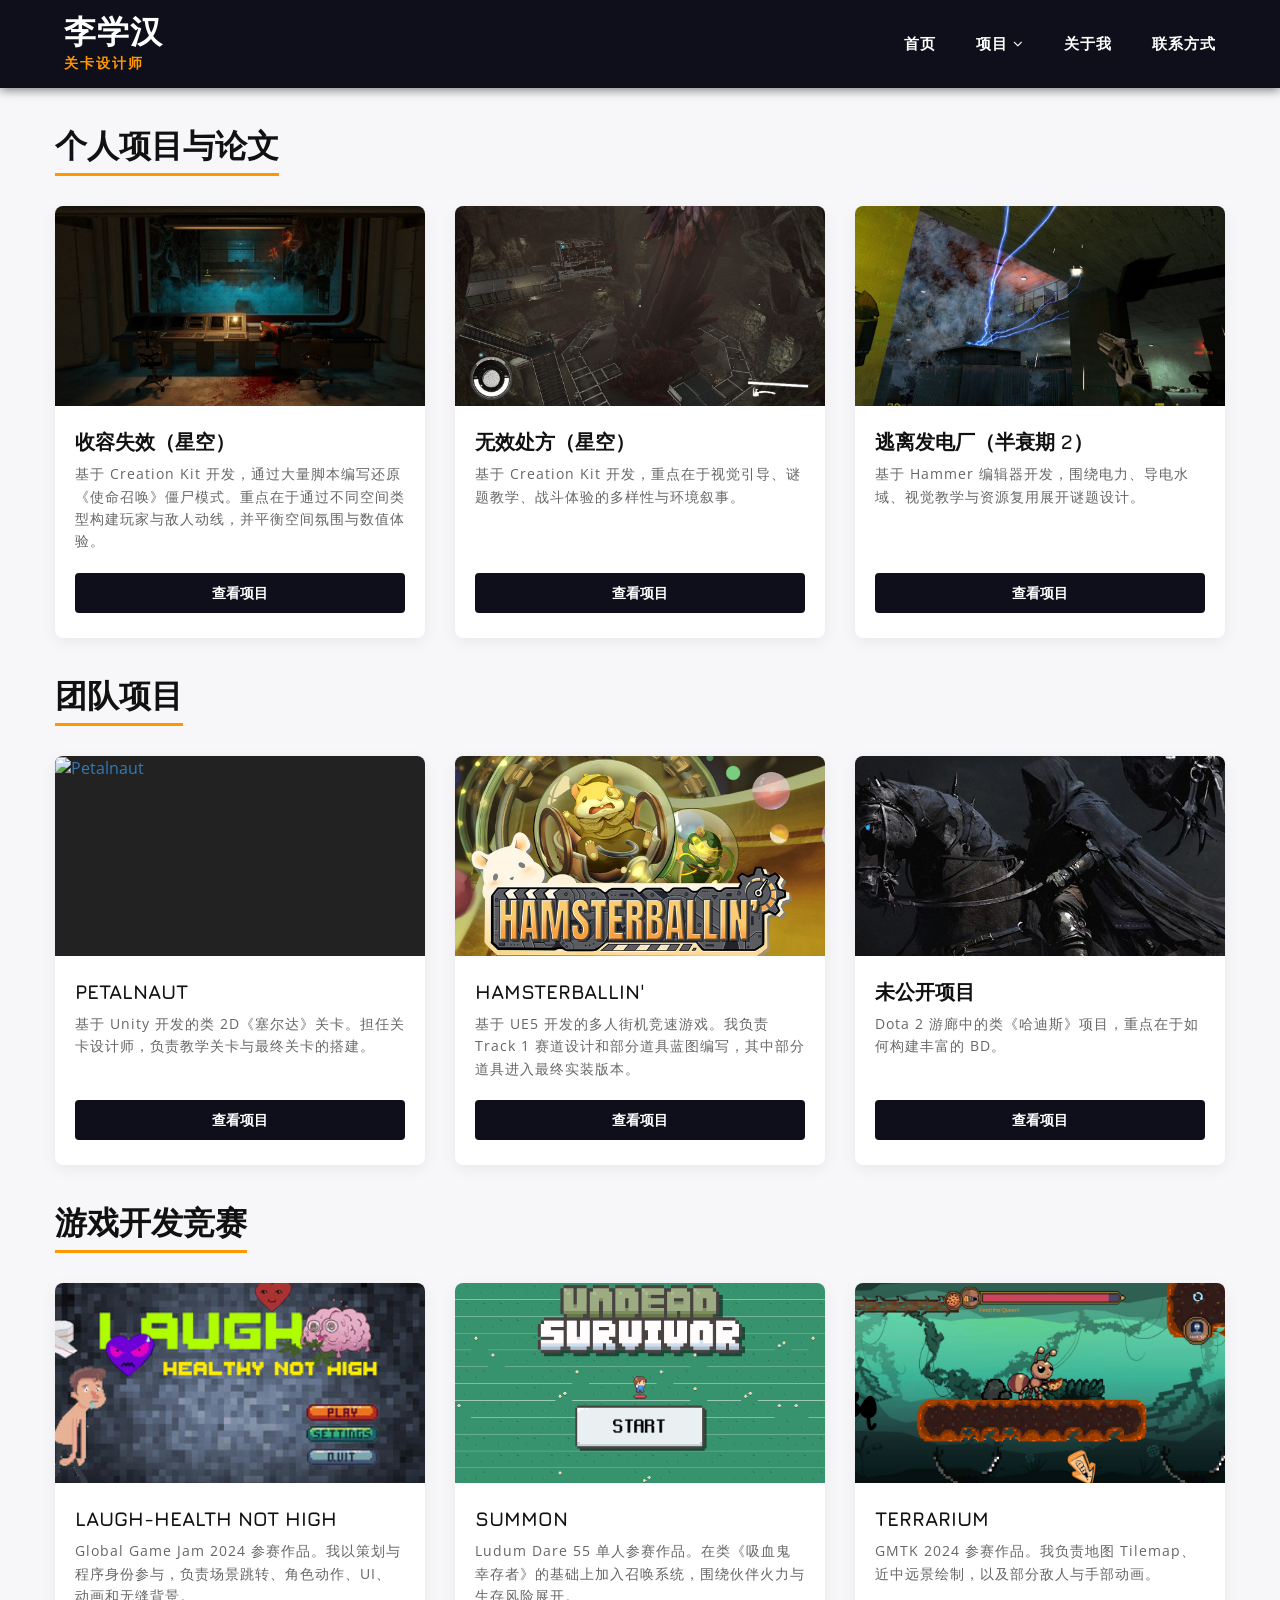
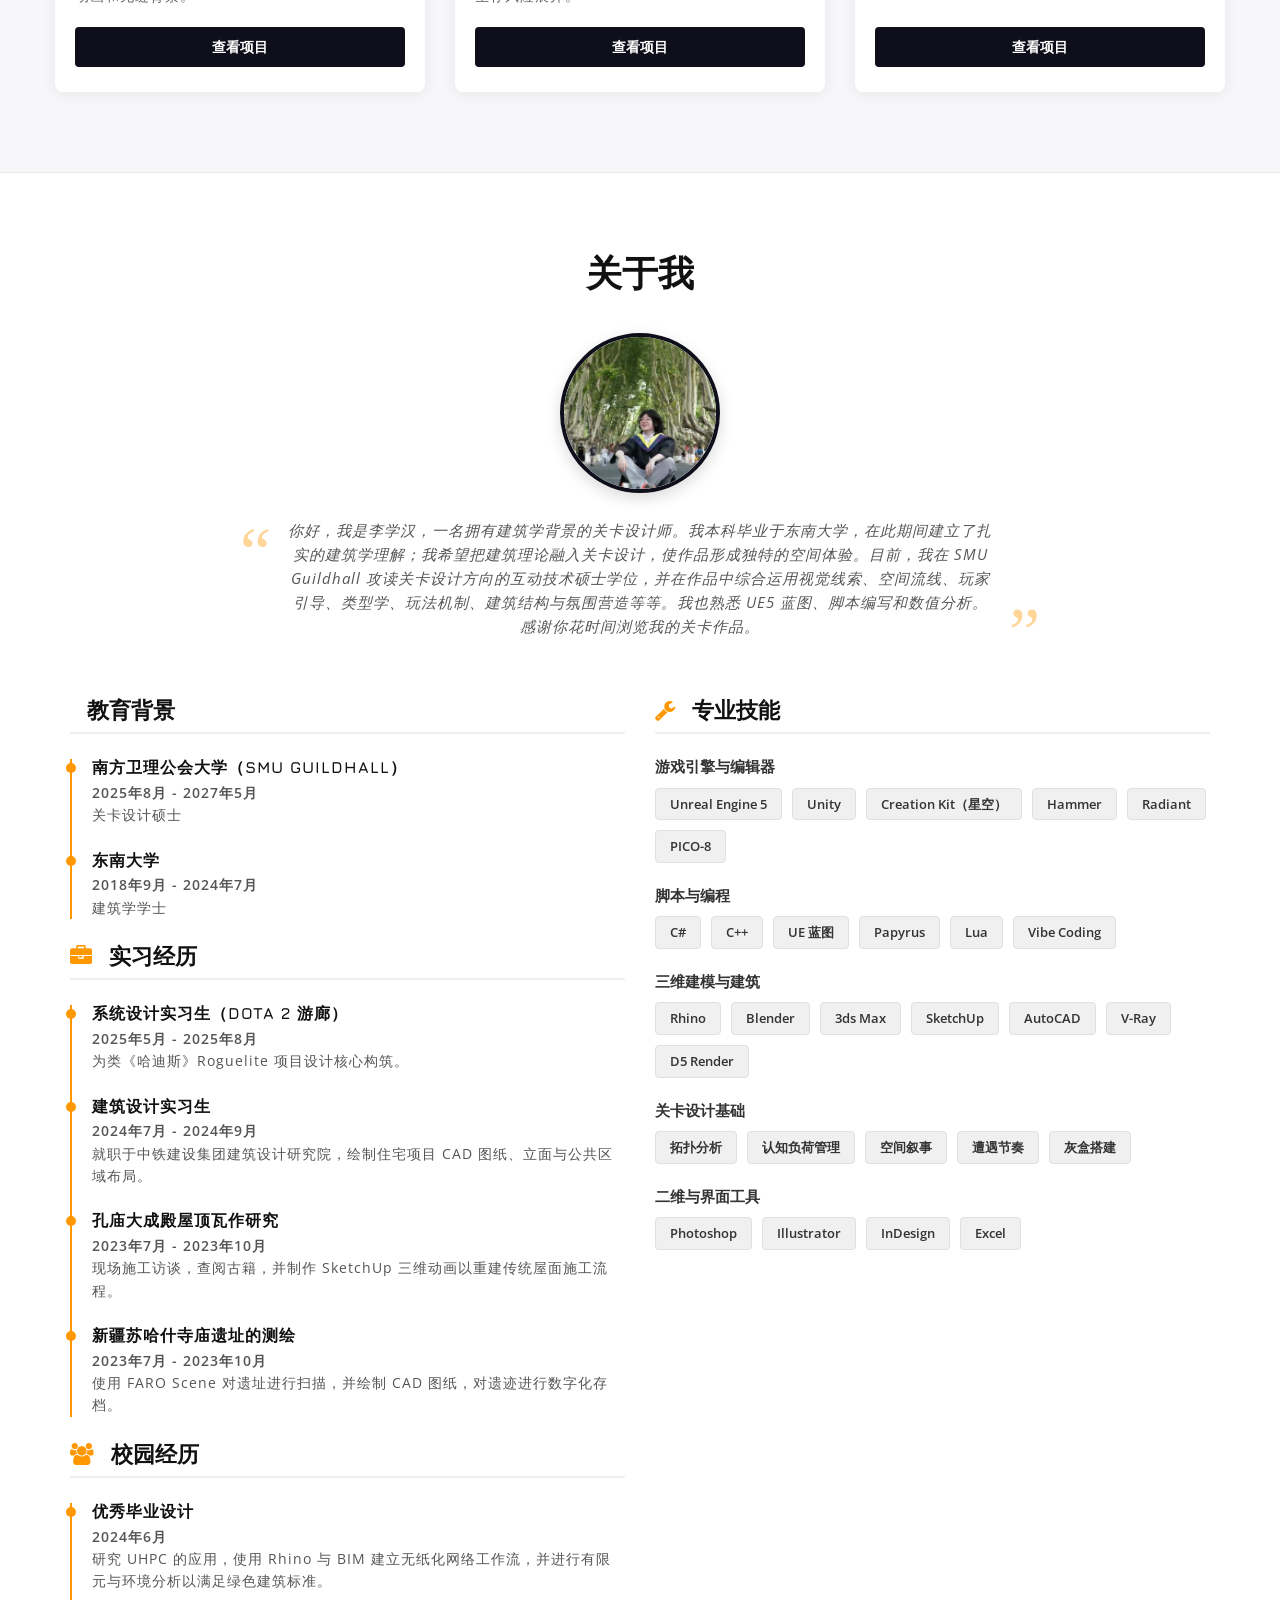
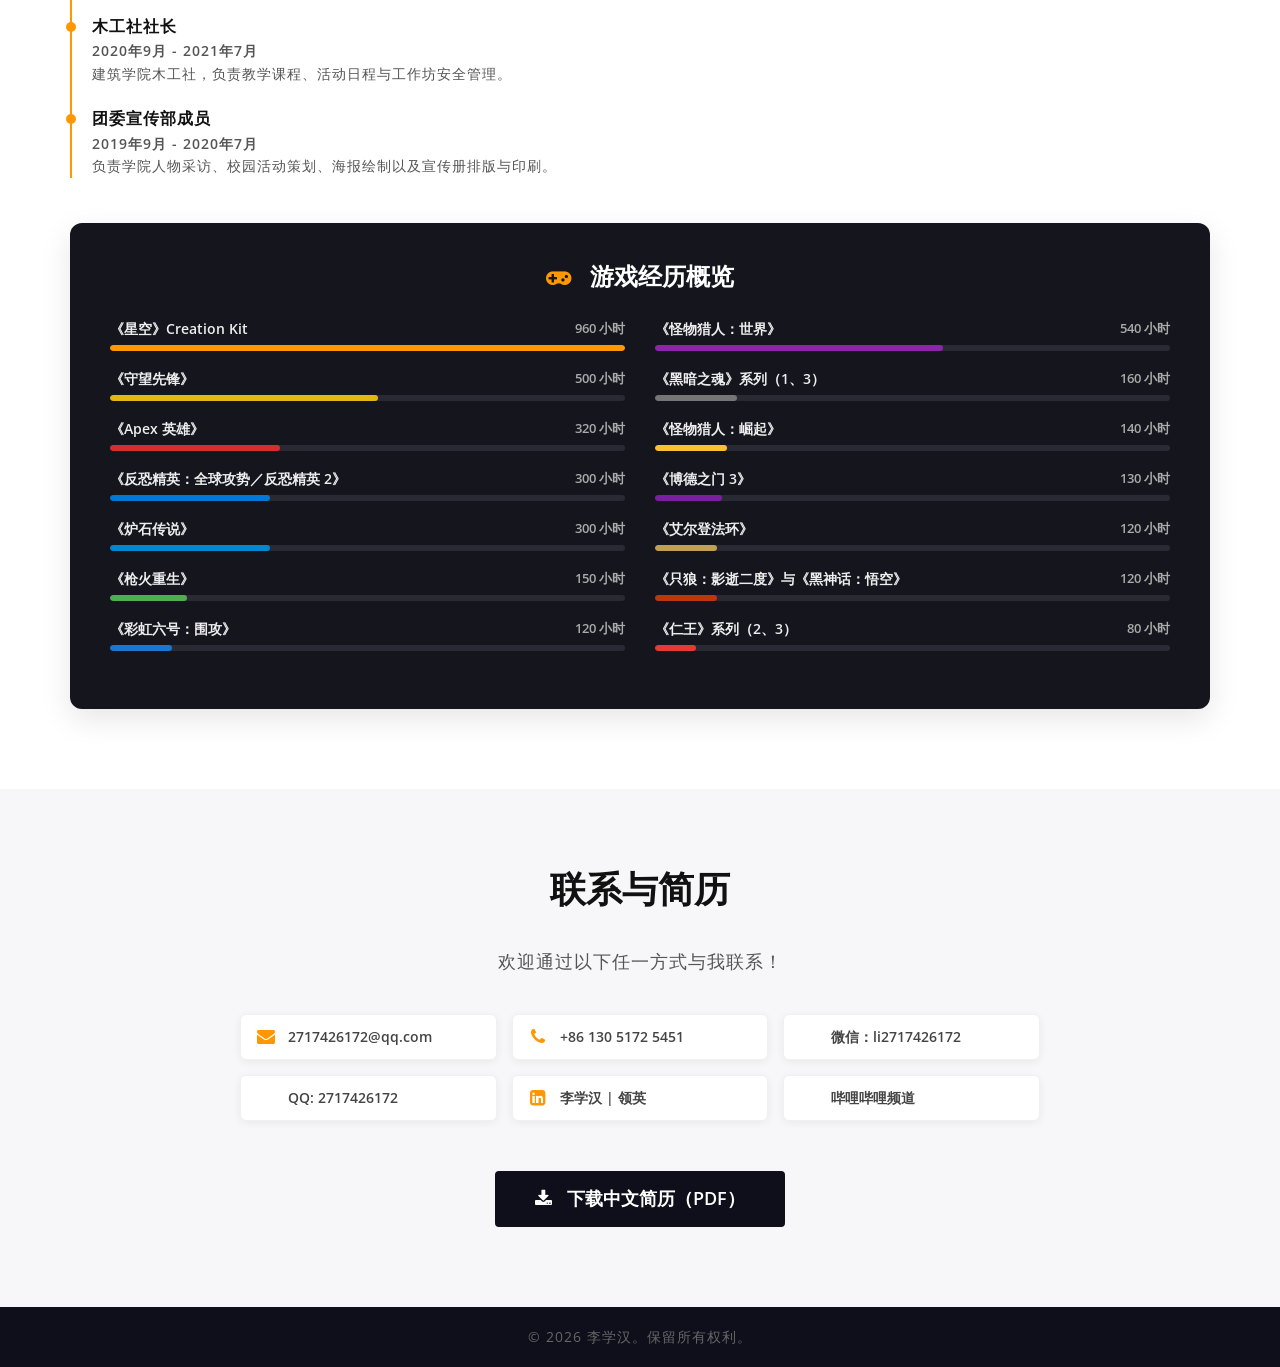
==== commit d4ce4ae1: "Add files via upload" ====
--- a/index.html
+++ b/index.html
@@ -237,7 +237,7 @@
 		<h2 class="section-heading">团队项目</h2>
 		<div class="portfolio-grid">
 			<div class="portfolio-card">
-				<div class="card-img-wrapper"><a href="project7.html"><img src="images/g1.jpg" alt="Petalnaut"></a></div>
+				<div class="card-img-wrapper"><a href="project7.html"><img src="images/petalnaut-index-cover.png" alt="Petalnaut"></a></div>
 				<div class="card-content">
 					<h3 class="card-title">Petalnaut</h3>
 					<p class="card-desc">基于 Unity 开发的类 2D《塞尔达》关卡。担任关卡设计师，负责教学关卡与最终关卡的搭建。</p>
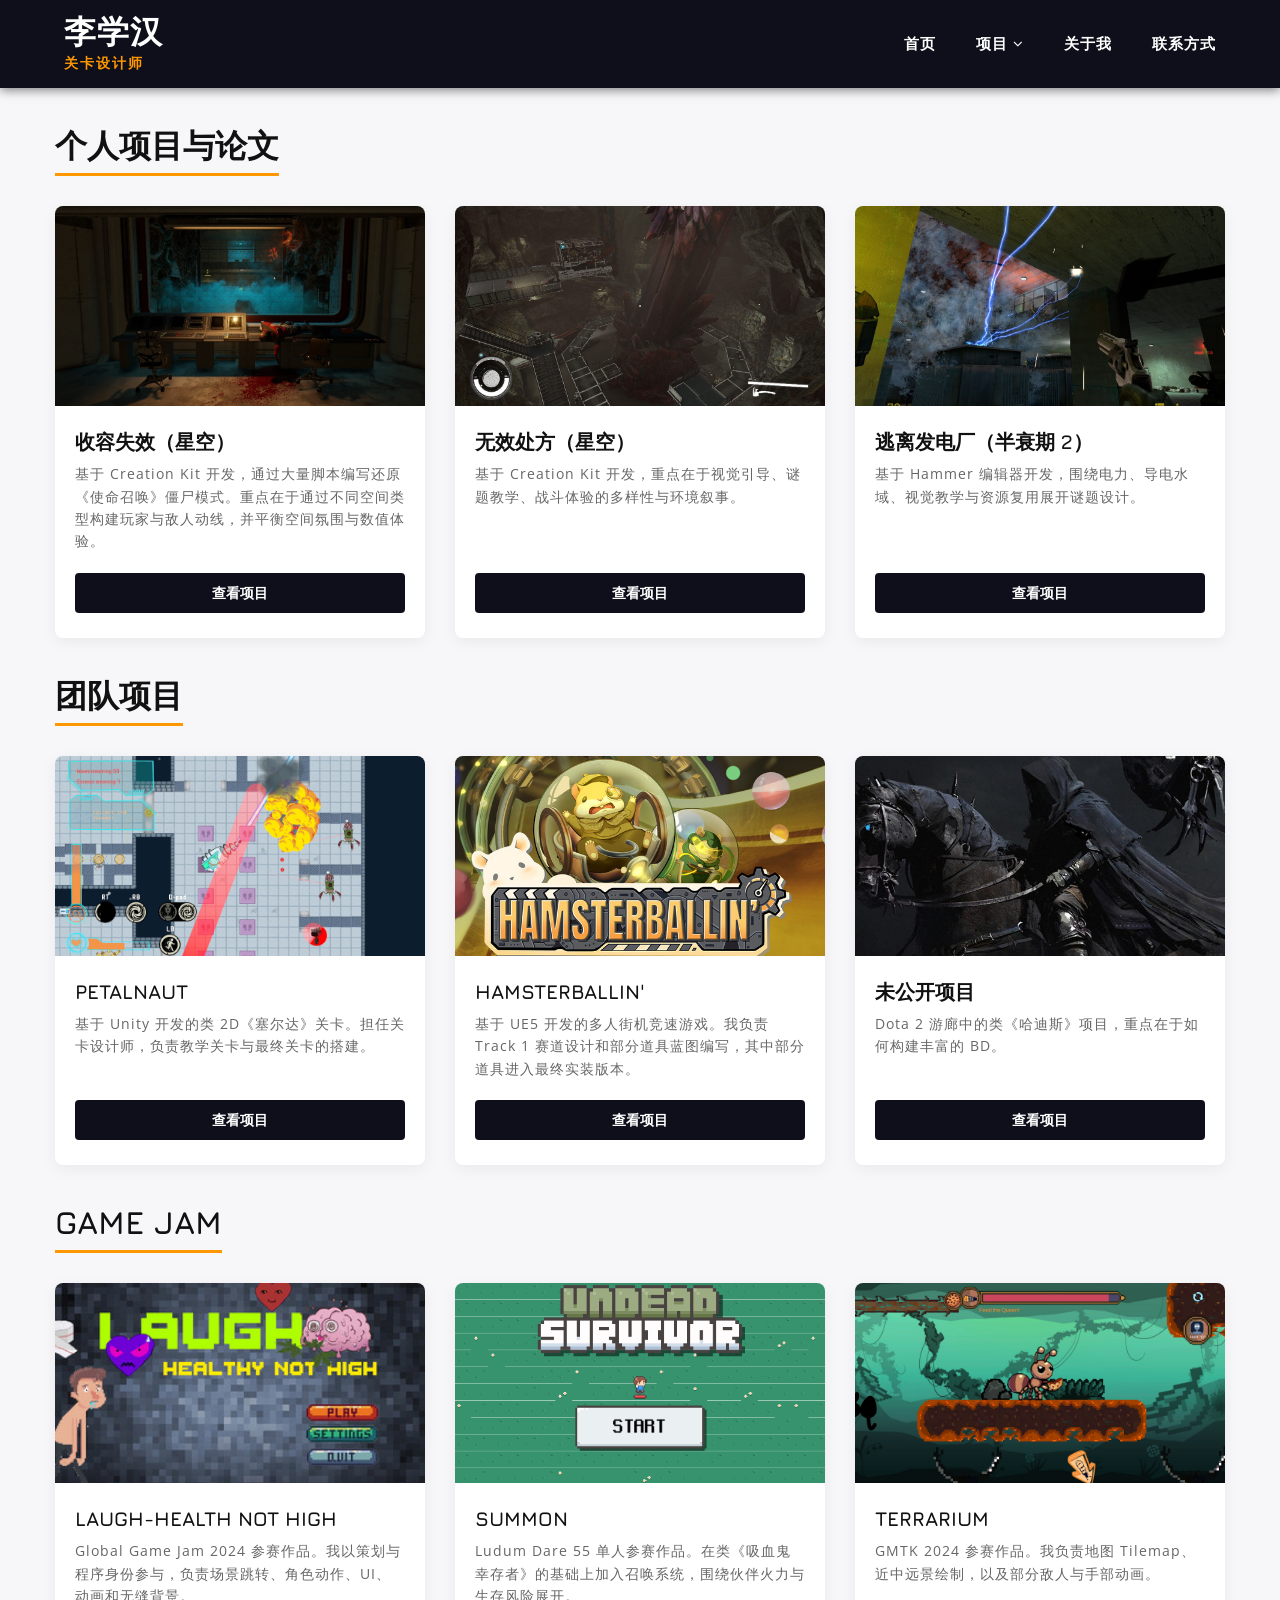
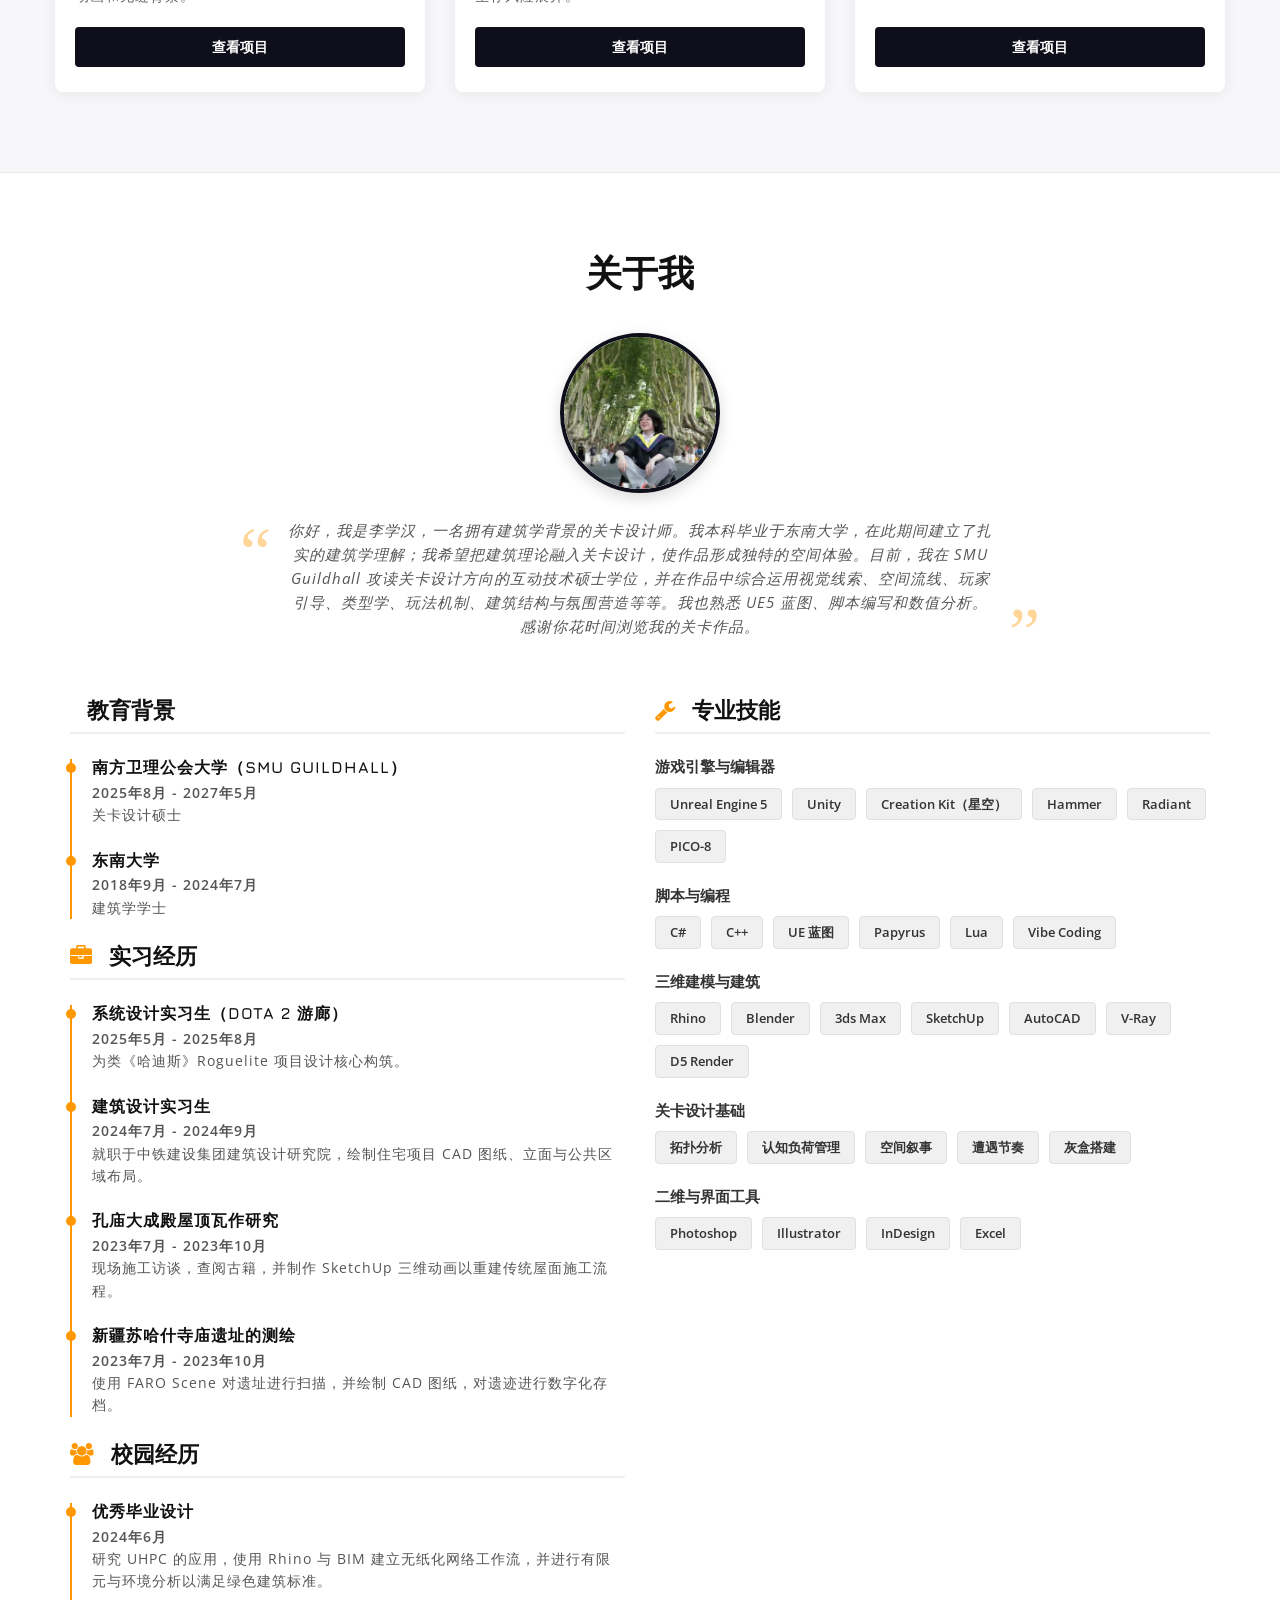
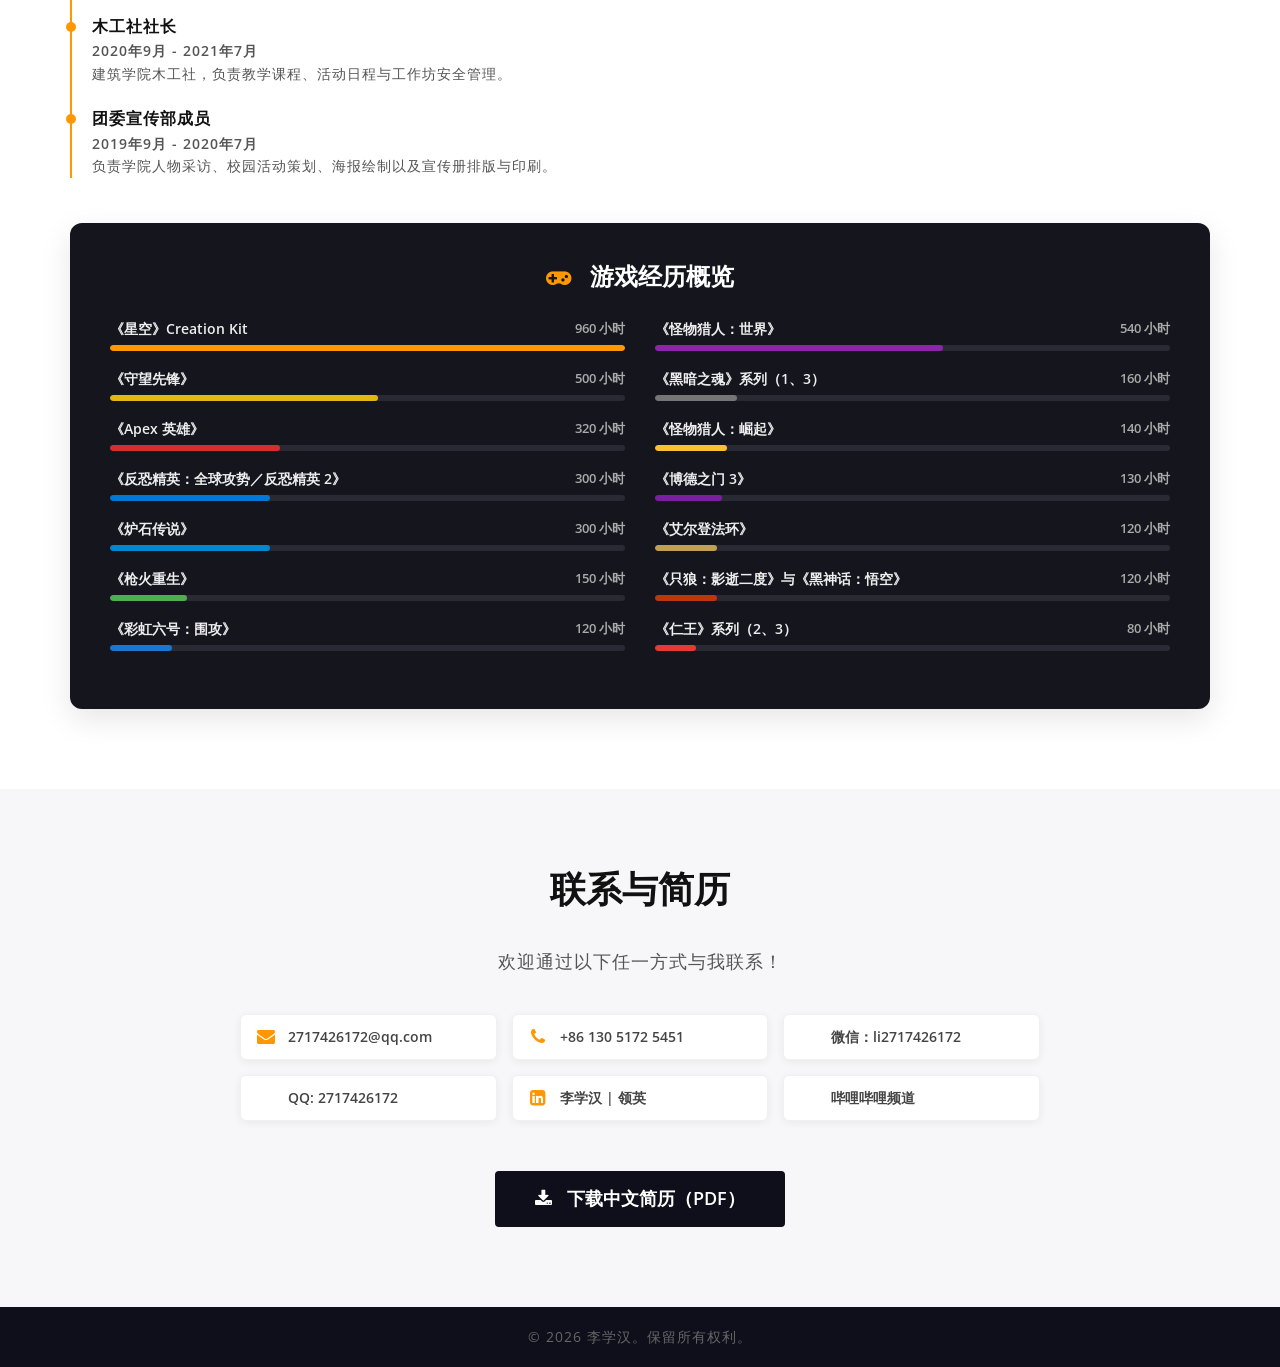
==== commit 505d9101: "Add files via upload" ====
--- a/index.html
+++ b/index.html
@@ -189,7 +189,7 @@
 					<a href="project8.html">Hamsterballin'</a>
 					<a href="project9.html">未公开项目</a>
 					
-					<div class="dropdown-category-title">游戏开发竞赛</div>
+					<div class="dropdown-category-title">Game Jam</div>
 					<a href="project10.html">GGJ 2024：Make Me Laugh</a>
 					<a href="project11.html">LD 55：Summon</a>
 					<a href="project12.html">GMTK 2024：Build to Scale</a>
@@ -262,7 +262,7 @@
 			</div>
 		</div>
 
-		<h2 class="section-heading">游戏开发竞赛</h2>
+		<h2 class="section-heading">Game Jam</h2>
 		<div class="portfolio-grid">
 			<div class="portfolio-card">
 				<div class="card-img-wrapper"><a href="project10.html"><img src="images/project10/ggj-index-cover.png" alt="Laugh-health not high 标题画面"></a></div>
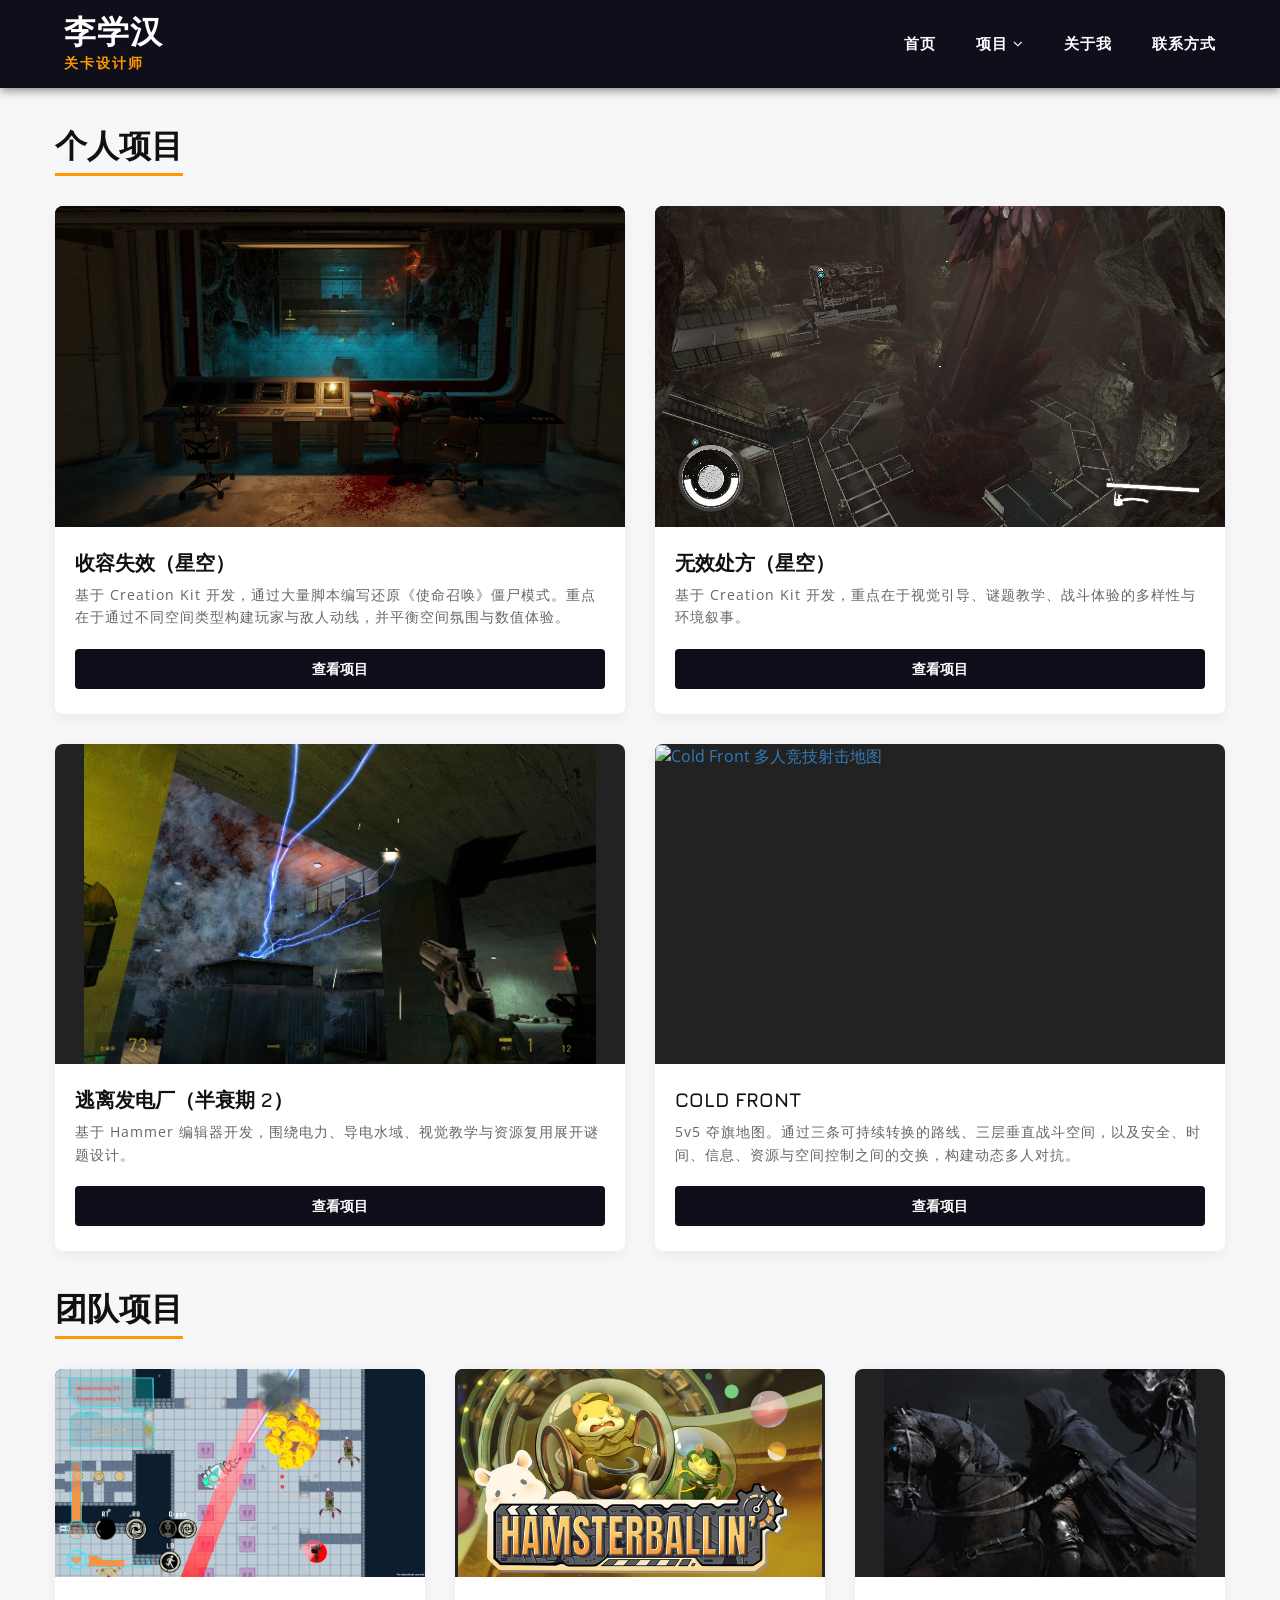
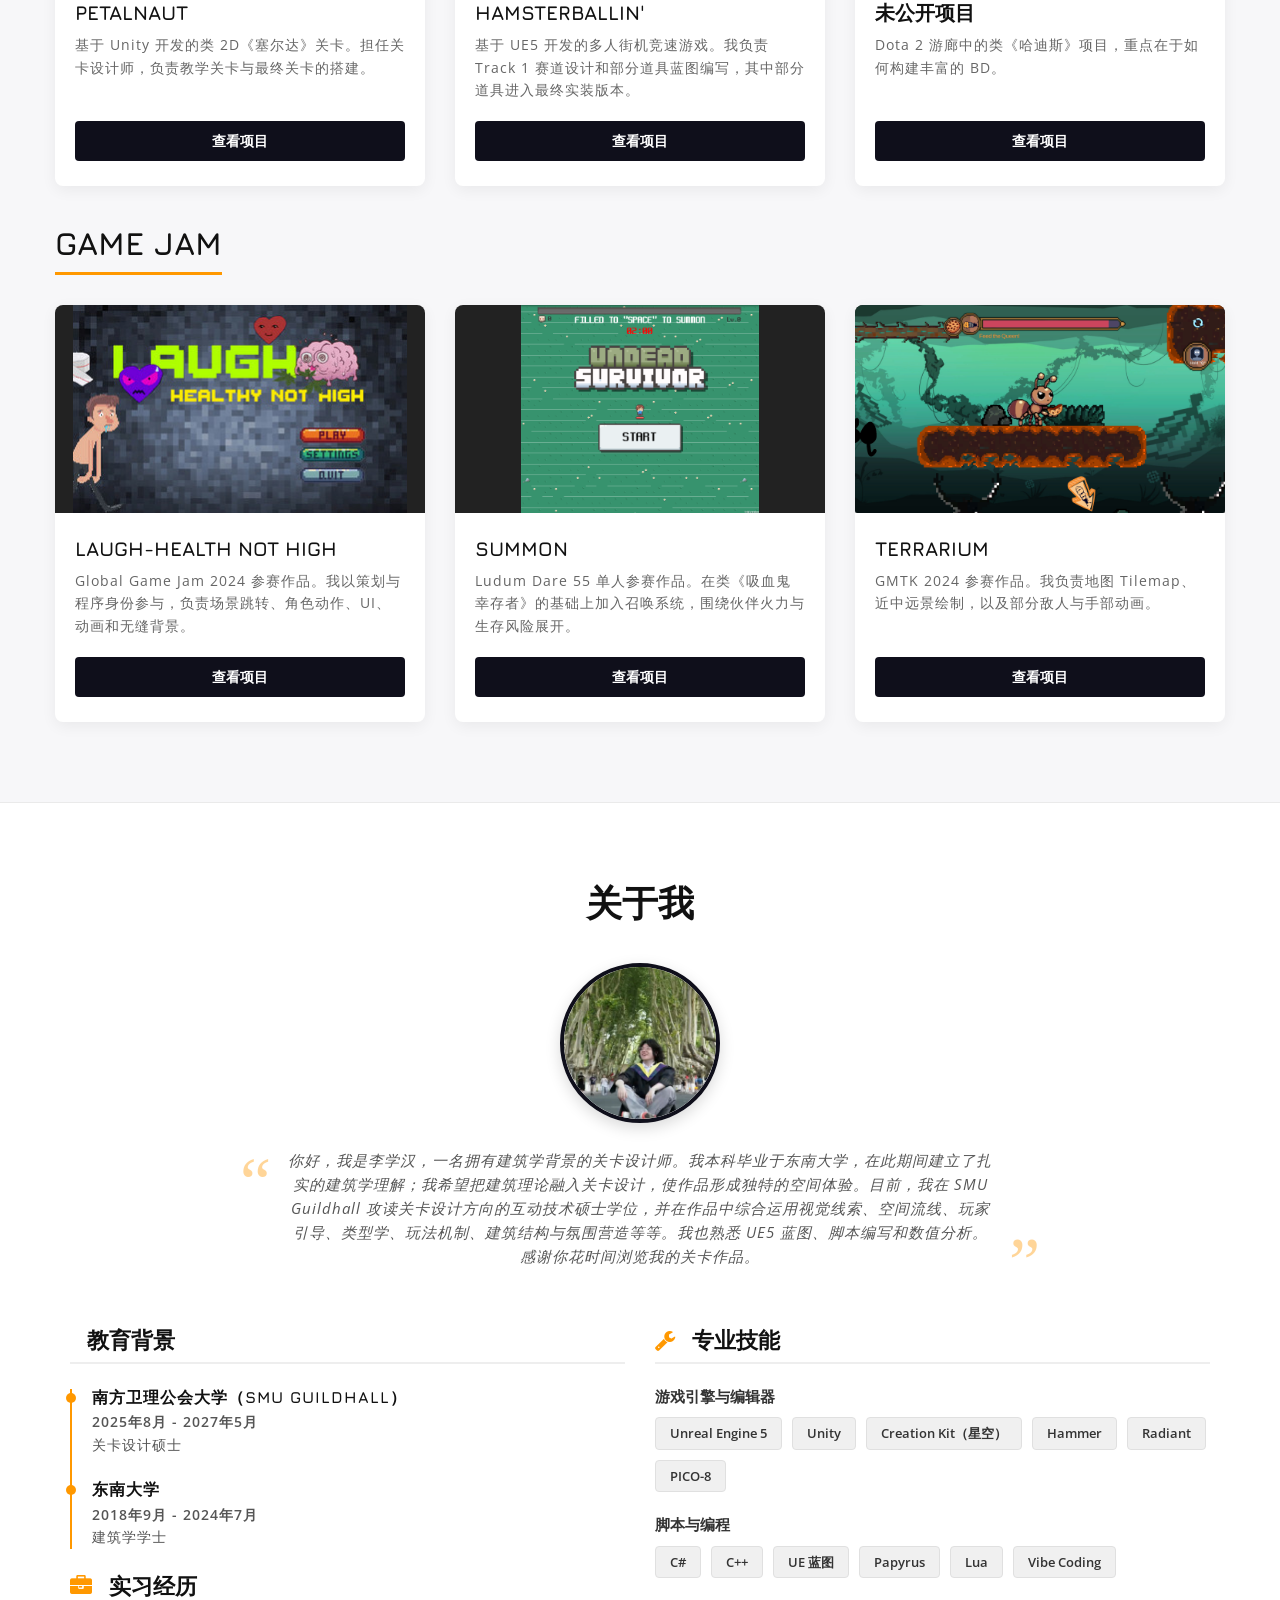
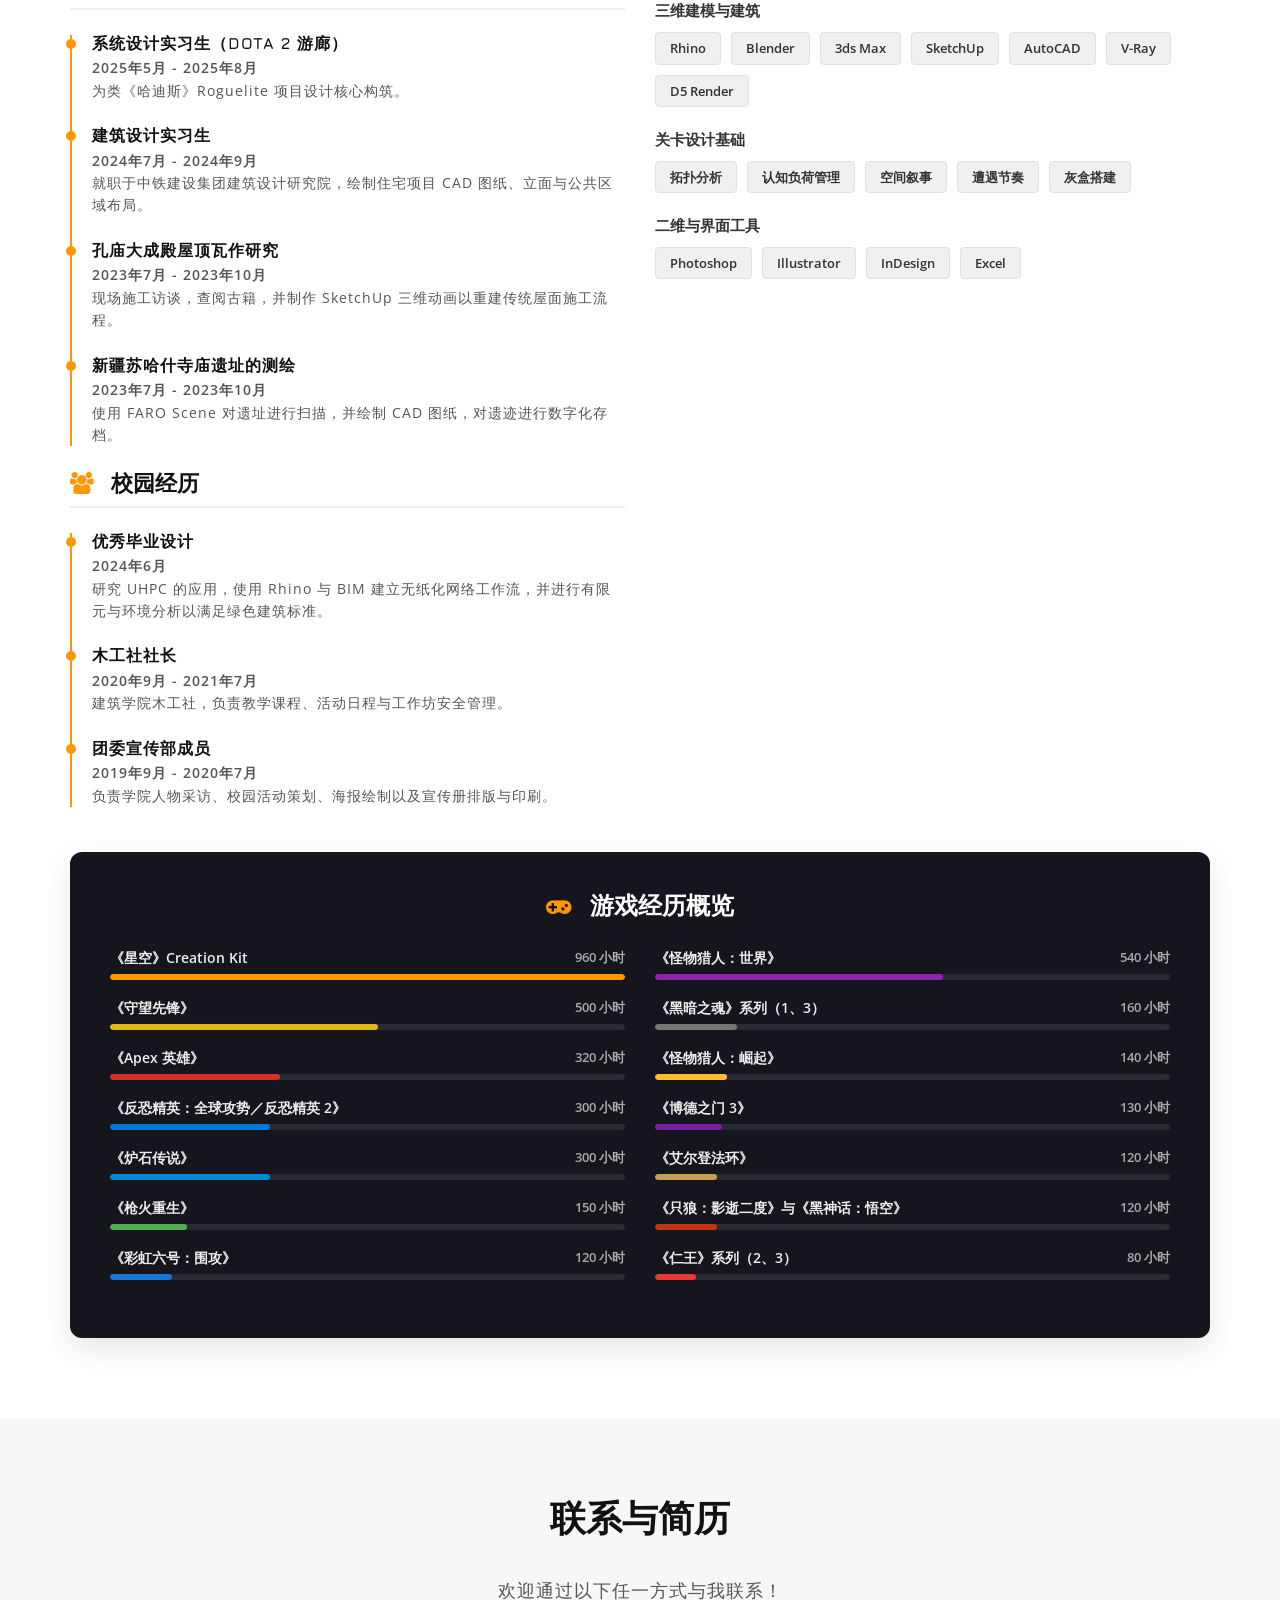
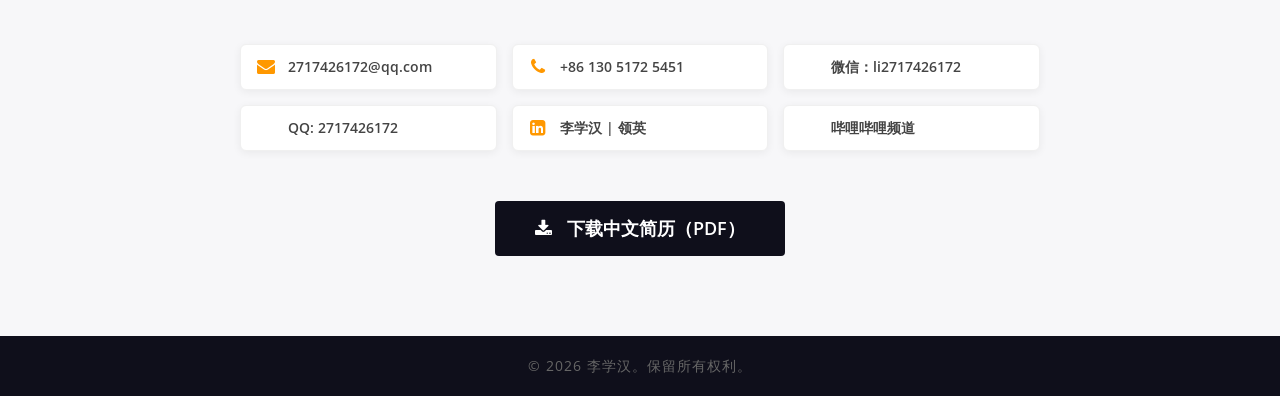
==== commit cd0468a9: "Add files via upload" ====
--- a/index.html
+++ b/index.html
@@ -28,7 +28,7 @@
 		.my-clean-logo { display: flex; flex-direction: column; }
 		.my-clean-logo a { color: #ffffff; text-decoration: none; font-size: 32px; font-weight: bold; letter-spacing: 1px; transition: color 0.3s ease; line-height: 1; }
 		.my-clean-logo a:hover { color: #ff9800; text-decoration: none; }
-		.job-title { color: #ff9800; font-size: 14px; font-weight: 600; letter-spacing: 2px; margin-top: 6px; text-transform: uppercase; }
+		.job-title { color: #ff9800; font-family: 'Microsoft YaHei', 'PingFang SC', 'Noto Sans CJK SC', sans-serif; font-size: 14px; font-weight: 600; letter-spacing: 2px; margin-top: 6px; text-transform: uppercase; }
 
 		.my-clean-nav { display: flex; list-style: none; margin: 0; padding: 0; align-items: center; flex-wrap: wrap; }
 		.my-clean-nav li { margin-left: 40px; position: relative; } 
@@ -53,11 +53,12 @@
 		.portfolio-section { padding: 40px 0; }
 		.section-heading { font-size: 32px; font-weight: bold; color: #111; margin-bottom: 30px; border-bottom: 3px solid #ff9800; display: inline-block; padding-bottom: 10px; }
 		.portfolio-grid { display: grid; grid-template-columns: repeat(auto-fit, minmax(320px, 1fr)); gap: 30px; margin-bottom: 40px; }
+		.personal-grid { grid-template-columns: repeat(2, minmax(0, 1fr)); }
 		.portfolio-card { background: #fff; border-radius: 8px; overflow: hidden; box-shadow: 0 4px 15px rgba(0,0,0,0.06); transition: transform 0.3s ease, box-shadow 0.3s ease; display: flex; flex-direction: column; }
 		.portfolio-card:hover { transform: translateY(-5px); box-shadow: 0 10px 25px rgba(0,0,0,0.15); }
-		.card-img-wrapper { height: 200px; width: 100%; overflow: hidden; background: #222; }
+		.card-img-wrapper { width: 100%; aspect-ratio: 16 / 9; overflow: hidden; background: #222; }
 		.card-img-wrapper a { display: block; height: 100%; text-decoration: none; }
-		.card-img-wrapper img { width: 100%; height: 100%; object-fit: cover; transition: transform 0.5s ease; }
+		.card-img-wrapper img { width: 100%; height: 100%; object-fit: contain; transition: transform 0.5s ease; }
 		.portfolio-card:hover .card-img-wrapper img { transform: scale(1.05); }
 		.card-content { padding: 25px 20px; flex-grow: 1; display: flex; flex-direction: column; }
 		.card-title { font-size: 20px; font-weight: 800; margin: 0 0 10px 0; color: #111; }
@@ -159,6 +160,7 @@
 			.contact-grid { grid-template-columns: 1fr; }
 			.game-hours-card { padding: 20px; }
 			.about-hook-container { padding: 0 20px; }
+			.personal-grid { grid-template-columns: 1fr; }
 		}
 	</style>
 </head>
@@ -179,10 +181,11 @@
 			<li class="dropdown">
 				<a href="#work" class="scroll dropbtn">项目 <i class="fa fa-angle-down"></i></a>
 				<div class="dropdown-content">
-					<div class="dropdown-category-title">个人项目与论文</div>
+					<div class="dropdown-category-title">个人项目</div>
 					<a href="project1.html">收容失效（星空）</a>
 					<a href="project3.html">无效处方（星空）</a>
 					<a href="project4.html">逃离发电厂（半衰期 2）</a>
+					<a href="project2.html">Cold Front（多人竞技射击地图）</a>
 
 					<div class="dropdown-category-title">团队项目</div>
 					<a href="project7.html">Petalnaut</a>
@@ -206,8 +209,8 @@
 	<!-- ========================================== -->
 	<div id="work" class="container portfolio-section">
 		
-		<h2 class="section-heading">个人项目与论文</h2>
-		<div class="portfolio-grid">
+		<h2 class="section-heading">个人项目</h2>
+		<div class="portfolio-grid personal-grid">
 			<div class="portfolio-card">
 				<div class="card-img-wrapper"><a href="project1.html"><img src="images/project1-cover.png" alt="收容失效（星空）"></a></div>
 				<div class="card-content">
@@ -230,6 +233,14 @@
 					<h3 class="card-title">逃离发电厂（半衰期 2）</h3>
 					<p class="card-desc">基于 Hammer 编辑器开发，围绕电力、导电水域、视觉教学与资源复用展开谜题设计。</p>
 					<a href="project4.html" class="card-btn">查看项目</a>
+				</div>
+			</div>
+			<div class="portfolio-card">
+				<div class="card-img-wrapper"><a href="project2.html"><img src="images/project2/shot0028.png" alt="Cold Front 多人竞技射击地图"></a></div>
+				<div class="card-content">
+					<h3 class="card-title">Cold Front</h3>
+					<p class="card-desc">5v5 夺旗地图。通过三条可持续转换的路线、三层垂直战斗空间，以及安全、时间、信息、资源与空间控制之间的交换，构建动态多人对抗。</p>
+					<a href="project2.html" class="card-btn">查看项目</a>
 				</div>
 			</div>
 		</div>
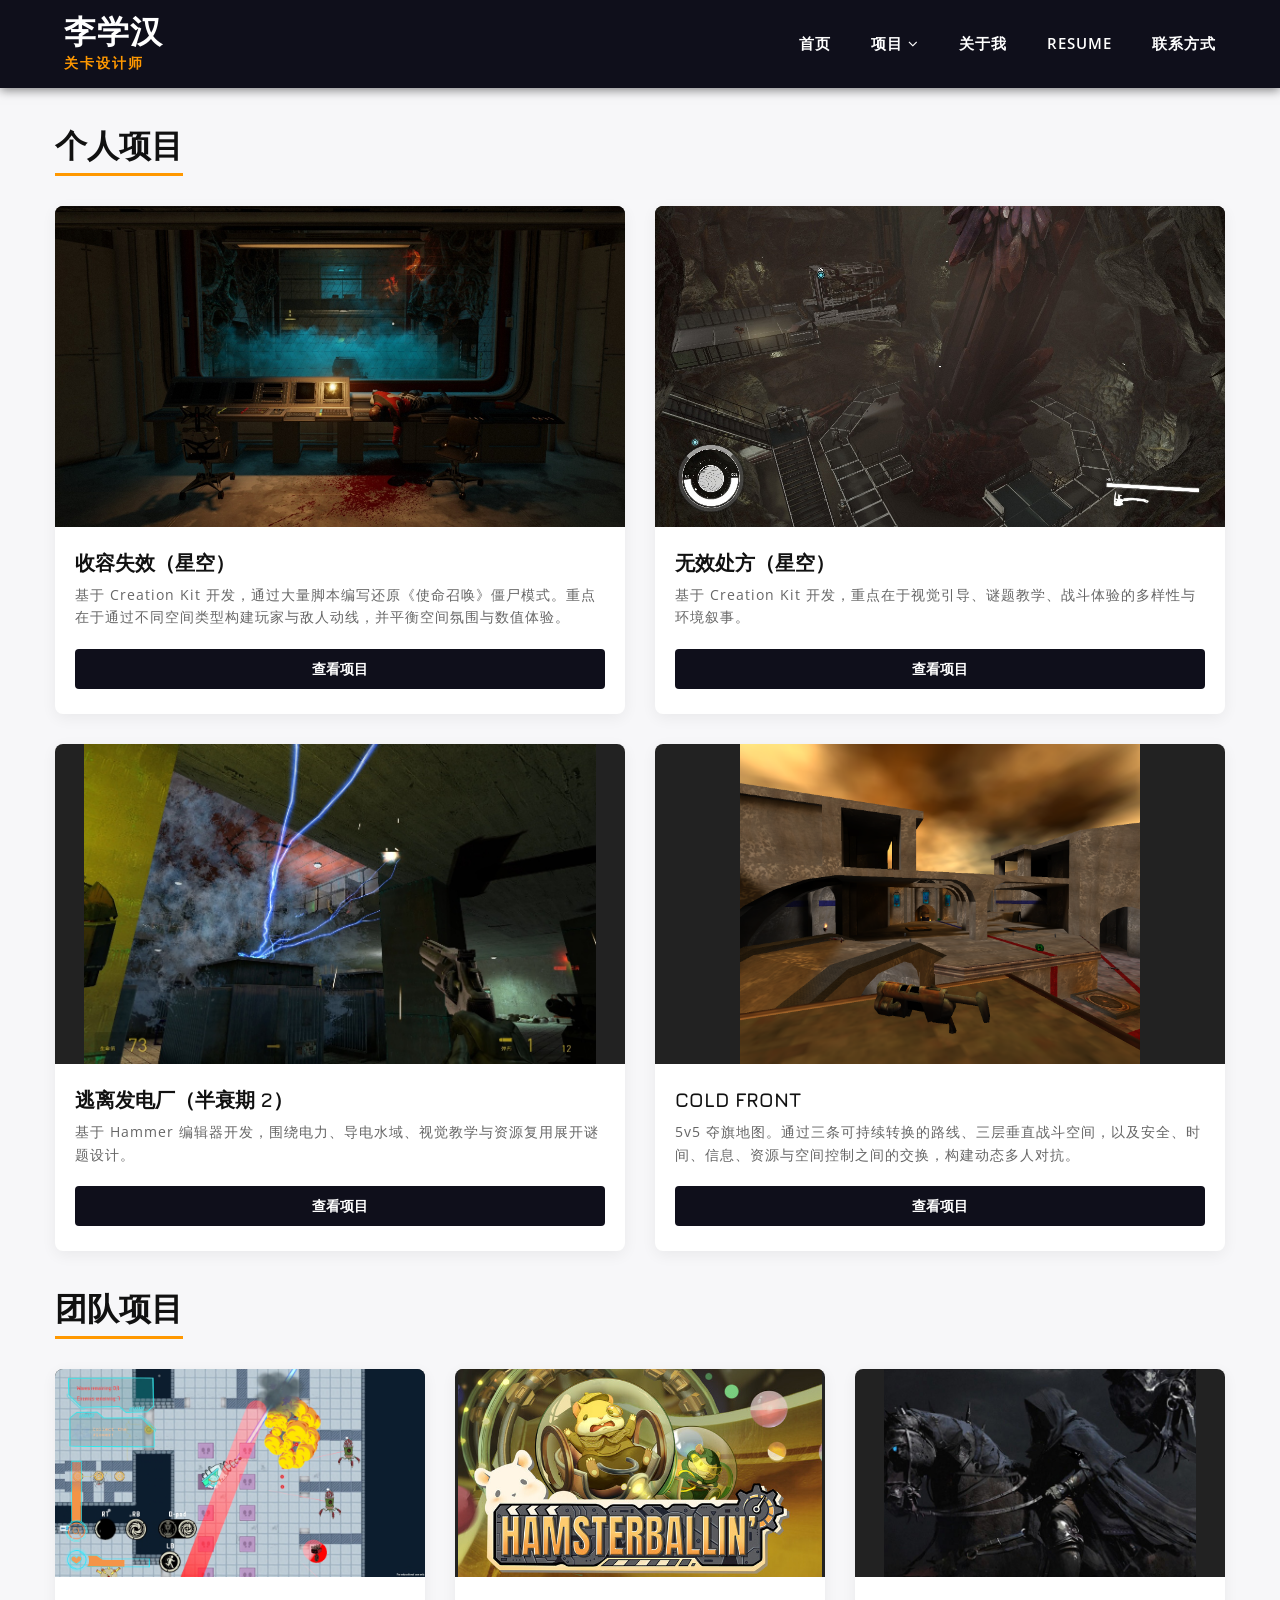
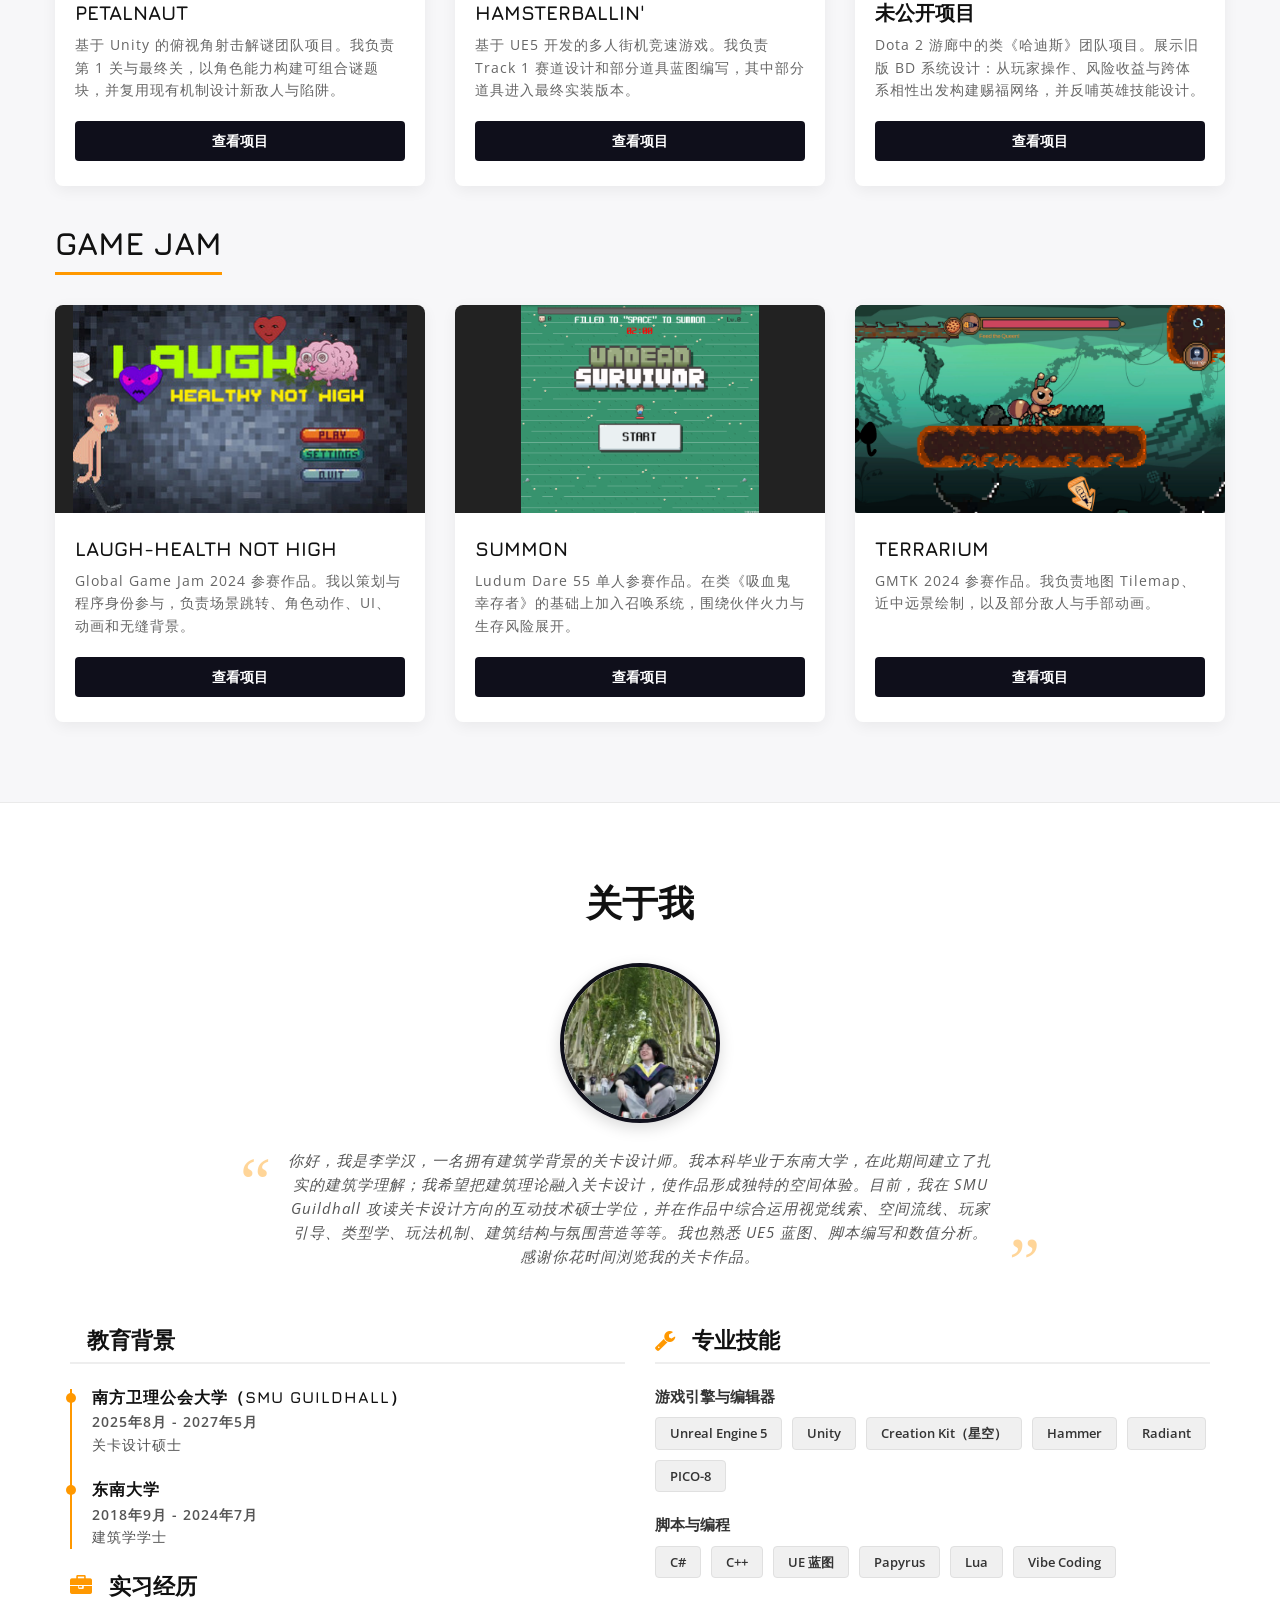
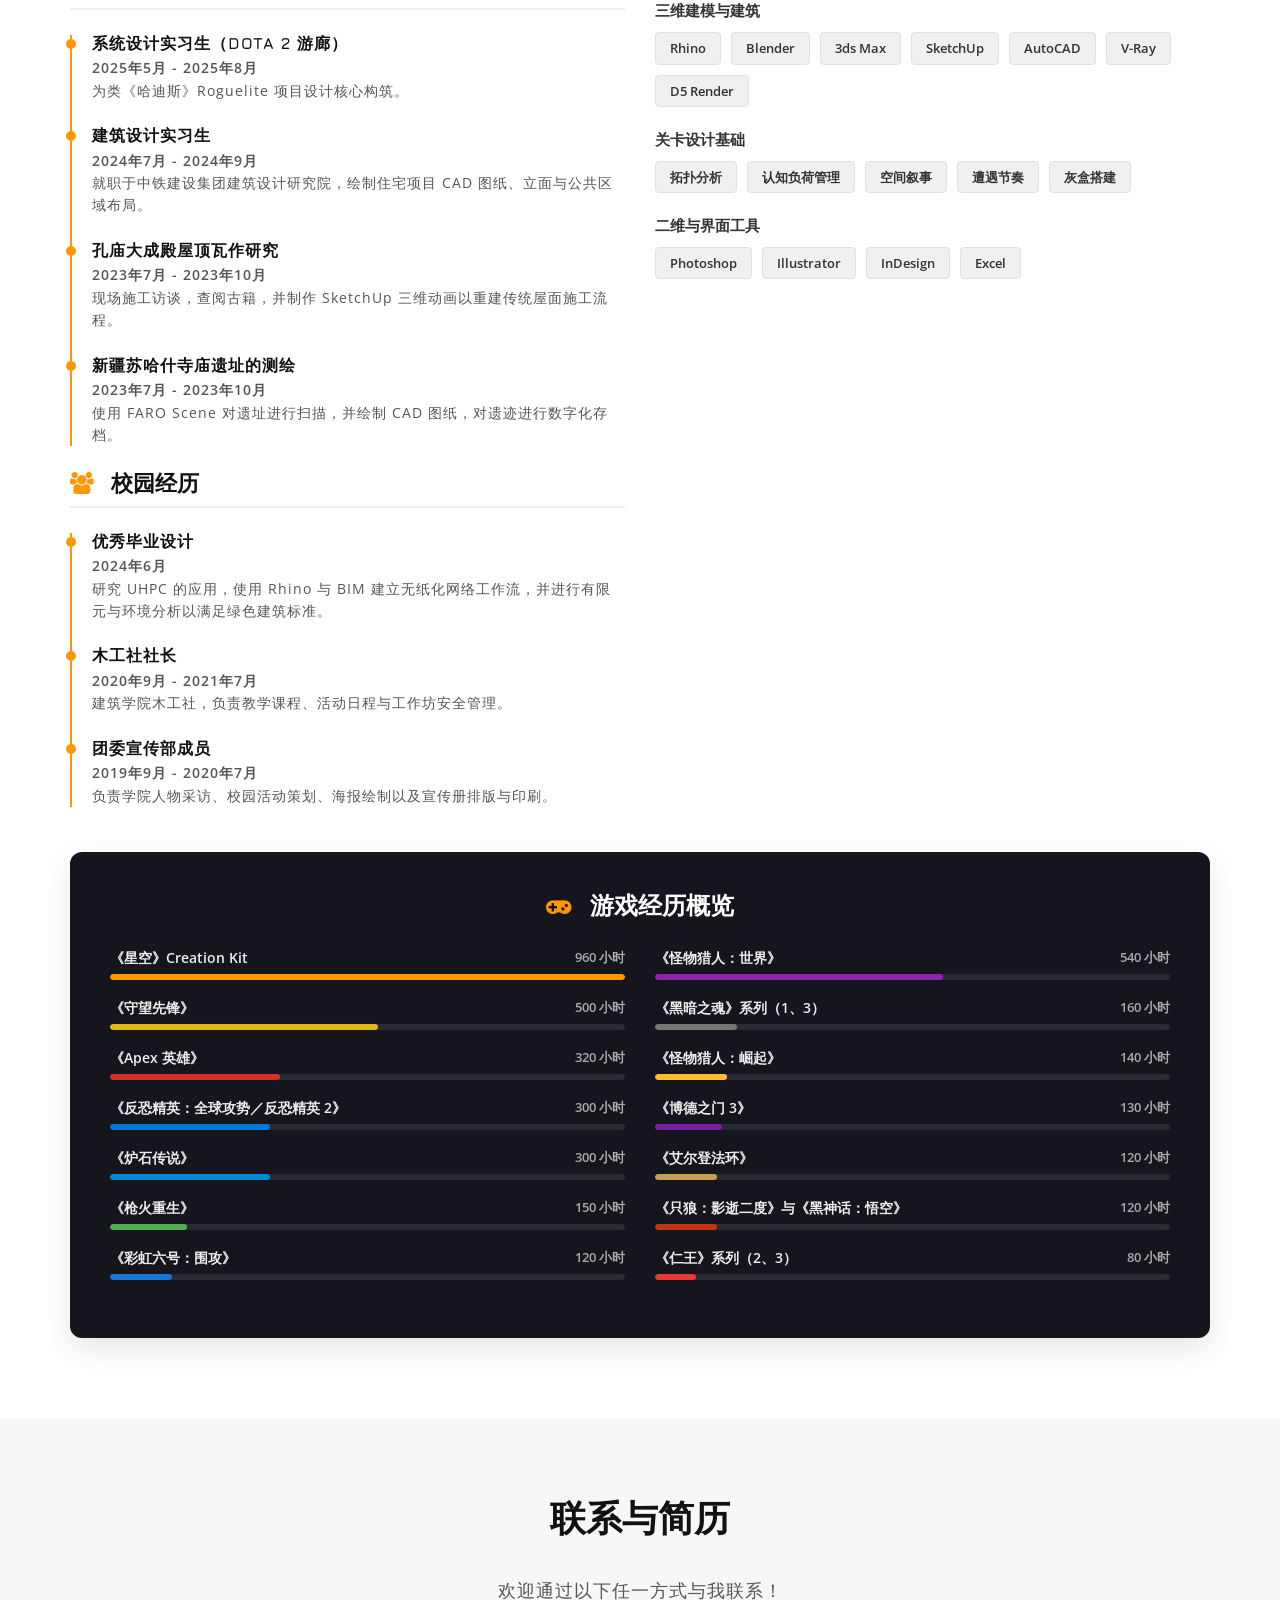
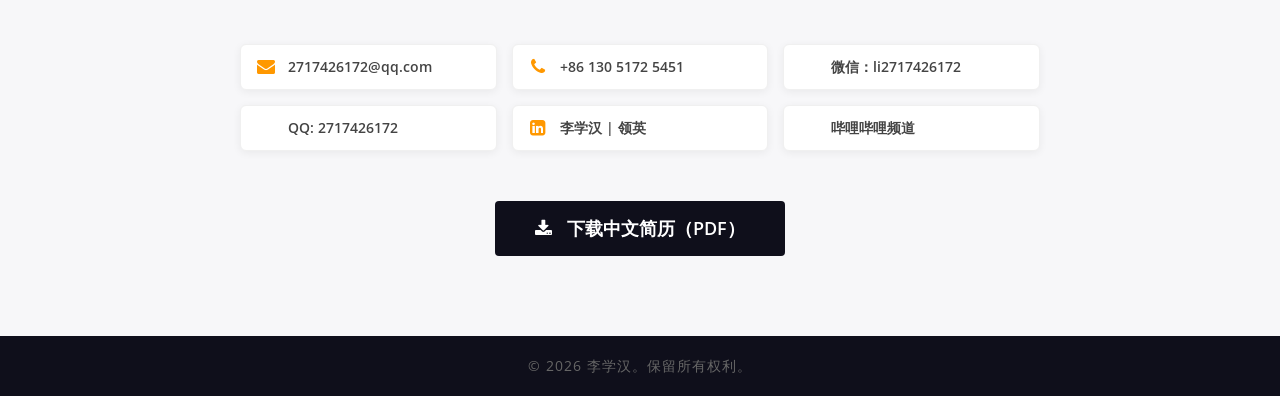
==== commit 4430d5e1: "Add files via upload" ====
--- a/index.html
+++ b/index.html
@@ -1,558 +1,556 @@
-<!DOCTYPE html>
-<html lang="zh-CN">
-
-<head>
-	<title>李学汉 | 关卡设计作品集</title>
-	<meta name="viewport" content="width=device-width, initial-scale=1">
-	<meta http-equiv="Content-Type" content="text/html; charset=utf-8" />
-	<meta name="keywords" content="李学汉, 关卡设计, 作品集, 游戏开发, Unreal Engine, Unity, Creation Kit" />
-	
-	<!-- 引入基础框架和字体 -->
-	<link href="css/bootstrap.css" rel="stylesheet" type="text/css" media="all" />
-	<link href="css/style.css" rel="stylesheet" type="text/css" media="all" />
-	<link href="css/font-awesome.css" rel="stylesheet">
-	<link href="https://fonts.googleapis.com/css?family=Questrial" rel="stylesheet">
-	<link href="https://fonts.googleapis.com/css?family=Jura:300,400,500,600" rel="stylesheet">
-	<link href='//fonts.googleapis.com/css?family=Open+Sans:400,300,300italic,400italic,600,600italic,700,700italic,800,800italic' rel='stylesheet' type='text/css'>
-
-	<style>
-		/* 基础重置 */
-		body { background-color: #f7f7f9; margin: 0; padding: 0; font-family: 'Open Sans', 'Microsoft YaHei', 'PingFang SC', 'Noto Sans CJK SC', sans-serif; color: #333;}
-
-		/* --- 导航栏与下拉菜单 --- */
-		.my-clean-header {
-			display: flex; justify-content: space-between; align-items: center;
-			background: #0f0f1b; padding: 15px 5%; position: sticky; top: 0;
-			z-index: 99999; box-shadow: 0 2px 10px rgba(0,0,0,0.5); width: 100%; box-sizing: border-box;
-		}
-		.my-clean-logo { display: flex; flex-direction: column; }
-		.my-clean-logo a { color: #ffffff; text-decoration: none; font-size: 32px; font-weight: bold; letter-spacing: 1px; transition: color 0.3s ease; line-height: 1; }
-		.my-clean-logo a:hover { color: #ff9800; text-decoration: none; }
-		.job-title { color: #ff9800; font-family: 'Microsoft YaHei', 'PingFang SC', 'Noto Sans CJK SC', sans-serif; font-size: 14px; font-weight: 600; letter-spacing: 2px; margin-top: 6px; text-transform: uppercase; }
-
-		.my-clean-nav { display: flex; list-style: none; margin: 0; padding: 0; align-items: center; flex-wrap: wrap; }
-		.my-clean-nav li { margin-left: 40px; position: relative; } 
-		.my-clean-nav a { color: #ffffff; text-decoration: none; font-size: 15px; font-weight: 600; text-transform: uppercase; transition: color 0.3s ease; display: block; padding: 15px 0; }
-		.my-clean-nav a:hover { color: #ff9800; text-decoration: none; }
-
-		.dropdown-content {
-			display: none; position: absolute; background-color: #1a1a24;
-			min-width: 250px; box-shadow: 0px 8px 16px 0px rgba(0,0,0,0.5);
-			z-index: 1; top: 100%; left: 0; border-radius: 4px; padding: 10px 0;
-		}
-		.dropdown:hover .dropdown-content { display: block; }
-		.dropdown-content a { color: #fff; padding: 10px 20px; text-decoration: none; display: block; font-size: 13px; text-transform: none; font-weight: 400; transition: 0.2s; border-left: 3px solid transparent; }
-		.dropdown-content a:hover { background-color: #2a2a3d; color: #ff9800; border-left: 3px solid #ff9800; }
-		.dropdown-category-title {
-			padding: 10px 20px 5px 20px; color: #777; font-size: 11px;
-			text-transform: uppercase; letter-spacing: 1px; font-weight: bold;
-			border-bottom: 1px solid #333; margin-bottom: 5px; margin-top: 5px; pointer-events: none;
-		}
-
-		/* --- 项目网格排版 (Grid) --- */
-		.portfolio-section { padding: 40px 0; }
-		.section-heading { font-size: 32px; font-weight: bold; color: #111; margin-bottom: 30px; border-bottom: 3px solid #ff9800; display: inline-block; padding-bottom: 10px; }
-		.portfolio-grid { display: grid; grid-template-columns: repeat(auto-fit, minmax(320px, 1fr)); gap: 30px; margin-bottom: 40px; }
-		.personal-grid { grid-template-columns: repeat(2, minmax(0, 1fr)); }
-		.portfolio-card { background: #fff; border-radius: 8px; overflow: hidden; box-shadow: 0 4px 15px rgba(0,0,0,0.06); transition: transform 0.3s ease, box-shadow 0.3s ease; display: flex; flex-direction: column; }
-		.portfolio-card:hover { transform: translateY(-5px); box-shadow: 0 10px 25px rgba(0,0,0,0.15); }
-		.card-img-wrapper { width: 100%; aspect-ratio: 16 / 9; overflow: hidden; background: #222; }
-		.card-img-wrapper a { display: block; height: 100%; text-decoration: none; }
-		.card-img-wrapper img { width: 100%; height: 100%; object-fit: contain; transition: transform 0.5s ease; }
-		.portfolio-card:hover .card-img-wrapper img { transform: scale(1.05); }
-		.card-content { padding: 25px 20px; flex-grow: 1; display: flex; flex-direction: column; }
-		.card-title { font-size: 20px; font-weight: 800; margin: 0 0 10px 0; color: #111; }
-		.card-desc { font-size: 14px; color: #666; line-height: 1.6; margin-bottom: 20px; flex-grow: 1; }
-		.card-btn { background: #0f0f1b; color: #fff; padding: 10px 15px; text-align: center; border-radius: 4px; text-decoration: none; font-weight: 600; font-size: 14px; transition: 0.3s; }
-		.card-btn:hover { background: #ff9800; color: #fff; text-decoration: none; }
-
-		/* ========================================== */
-		/* ABOUT ME 板块排版 */
-		/* ========================================== */
-		.about-section { padding: 80px 0; background: #ffffff; border-top: 1px solid #eaeaea; }
-		.center-title { font-size: 36px; font-weight: bold; margin-bottom: 40px; color: #111; text-align: center; }
-		.profile-avatar { width: 160px; height: 160px; border-radius: 50%; object-fit: cover; border: 4px solid #0f0f1b; box-shadow: 0 5px 15px rgba(0,0,0,0.15); margin: 0 auto 25px auto; display: block; }
-		
-		/* 个人陈述引用框 */
-		.about-hook-container {
-			max-width: 800px;
-			margin: 0 auto 60px auto;
-			position: relative;
-			padding: 0 45px; 
-		}
-		.about-hook-container::before {
-			content: '\201C'; 
-			font-family: Georgia, serif;
-			font-size: 70px;
-			color: #ff9800;
-			position: absolute;
-			left: 0;
-			top: -15px;
-			opacity: 0.4;
-		}
-		.about-hook-container::after {
-			content: '\201D'; 
-			font-family: Georgia, serif;
-			font-size: 70px;
-			color: #ff9800;
-			position: absolute;
-			right: 0;
-			bottom: -45px;
-			opacity: 0.4;
-		}
-		.about-hook { 
-			font-size: 15px; 
-			line-height: 1.6; 
-			color: #555; 
-			text-align: center; 
-			font-style: italic; 
-			margin: 0;
-		}
-		
-		/* 经历与技能双列排版 */
-		.sub-heading { font-size: 22px; font-weight: bold; margin-bottom: 25px; margin-top: 20px; color: #111; border-bottom: 2px solid #eee; padding-bottom: 10px; }
-		.sub-heading i { color: #ff9800; margin-right: 10px; }
-		
-		/* 时间轴样式 */
-		.timeline-list { list-style: none; padding: 0; margin: 0; border-left: 2px solid #ff9800; padding-left: 20px; margin-bottom: 20px; }
-		.timeline-list li { margin-bottom: 25px; position: relative; }
-		.timeline-list li::before { content: ''; position: absolute; left: -26px; top: 4px; width: 10px; height: 10px; background: #ff9800; border-radius: 50%; }
-		.timeline-list h4 { font-size: 16px; font-weight: bold; margin: 0 0 5px 0; color: #111; }
-		.timeline-date { font-size: 13px; color: #ff9800; font-weight: 600; margin-bottom: 5px; }
-		.timeline-list p { font-size: 14px; color: #555; margin: 0; line-height: 1.6; }
-
-		/* 技能标签库 */
-		.skill-category { margin-bottom: 25px; }
-		.skill-category h4 { font-size: 15px; font-weight: bold; color: #333; margin-bottom: 12px; }
-		.tags { display: flex; flex-wrap: wrap; gap: 10px; }
-		.tag { background: #f0f0f0; color: #333; padding: 6px 14px; border-radius: 4px; font-size: 13px; font-weight: 600; border: 1px solid #e0e0e0; }
-
-		/* ========================================== */
-		/* 游戏时长条形图 */
-		/* ========================================== */
-		.game-hours-card { background: #15151e; padding: 40px; border-radius: 12px; box-shadow: 0 10px 30px rgba(0,0,0,0.1); margin-top: 20px; }
-		.game-hours-title { color: #fff; font-size: 24px; font-weight: bold; margin-bottom: 30px; text-align: center; }
-		.game-hours-title i { color: #ff9800; margin-right: 10px; }
-		.game-bar-item { margin-bottom: 18px; }
-		.game-info { display: flex; justify-content: space-between; font-size: 14px; font-weight: 600; color: #eee; margin-bottom: 6px; }
-		.game-info .hours { color: #aaa; font-size: 13px; }
-		.progress-track { height: 6px; background: #2a2a35; border-radius: 3px; overflow: hidden; }
-		.progress-fill { height: 100%; border-radius: 3px; }
-
-		/* --- Contact 板块 --- */
-		.contact-section { padding: 80px 0; text-align: center; background: #f7f7f9; }
-		.contact-grid { display: grid; grid-template-columns: repeat(auto-fit, minmax(220px, 1fr)); gap: 15px; margin-bottom: 40px; text-align: left; max-width: 800px; margin-left: auto; margin-right: auto; }
-		.contact-link { display: flex; align-items: center; padding: 12px 15px; background: #fff; border-radius: 6px; box-shadow: 0 2px 8px rgba(0,0,0,0.06); color: #444; font-size: 14px; font-weight: 600; text-decoration: none; transition: 0.3s; border: 1px solid #f0f0f0; }
-		.contact-link i { margin-right: 12px; color: #ff9800; font-size: 18px; width: 20px; text-align: center; }
-		.contact-link:hover { color: #fff; background: #ff9800; text-decoration: none; transform: translateY(-3px); box-shadow: 0 6px 15px rgba(255,152,0,0.3); border-color: #ff9800;}
-		.contact-link:hover i { color: #fff; }
-		.resume-btn { background-color: #0f0f1b; color: #fff; padding: 15px 40px; font-size: 18px; font-weight: 600; text-decoration: none; display: inline-block; border-radius: 4px; transition: 0.3s; margin-top: 10px;}
-		.resume-btn:hover { background-color: #ff9800; color: #fff; text-decoration: none; }
-
-		/* 移动端适配 */
-		@media (max-width: 768px) {
-			.my-clean-header { flex-direction: column; padding: 15px; }
-			.my-clean-logo { align-items: center; }
-			.my-clean-nav { margin-top: 15px; width: 100%; justify-content: center; }
-			.my-clean-nav li { margin: 5px 10px; }
-			.dropdown-content { position: static; display: none; box-shadow: none; background: #222; width: 100%; }
-			.dropdown:hover .dropdown-content { display: block; }
-			.contact-grid { grid-template-columns: 1fr; }
-			.game-hours-card { padding: 20px; }
-			.about-hook-container { padding: 0 20px; }
-			.personal-grid { grid-template-columns: 1fr; }
-		}
-	</style>
-</head>
-
-<body>
-	
-	<!-- ========================================== -->
-	<!-- 顶部导航栏 -->
-	<!-- ========================================== -->
-	<header class="my-clean-header">
-		<div class="my-clean-logo">
-			<a href="index.html" title="李学汉 - 关卡设计作品集">李学汉</a>
-			<span class="job-title">关卡设计师</span>
-		</div>
-		<ul class="my-clean-nav">
-			<li><a href="index.html">首页</a></li>
-			
-			<li class="dropdown">
-				<a href="#work" class="scroll dropbtn">项目 <i class="fa fa-angle-down"></i></a>
-				<div class="dropdown-content">
-					<div class="dropdown-category-title">个人项目</div>
-					<a href="project1.html">收容失效（星空）</a>
-					<a href="project3.html">无效处方（星空）</a>
-					<a href="project4.html">逃离发电厂（半衰期 2）</a>
-					<a href="project2.html">Cold Front（多人竞技射击地图）</a>
-
-					<div class="dropdown-category-title">团队项目</div>
-					<a href="project7.html">Petalnaut</a>
-					<a href="project8.html">Hamsterballin'</a>
-					<a href="project9.html">未公开项目</a>
-					
-					<div class="dropdown-category-title">Game Jam</div>
-					<a href="project10.html">GGJ 2024：Make Me Laugh</a>
-					<a href="project11.html">LD 55：Summon</a>
-					<a href="project12.html">GMTK 2024：Build to Scale</a>
-				</div>
-			</li>
-			
-			<li><a href="#about" class="scroll">关于我</a></li>
-			<li><a href="#contact" class="scroll">联系方式</a></li>
-		</ul>
-	</header>
-
-	<!-- ========================================== -->
-	<!-- 项目展示区 -->
-	<!-- ========================================== -->
-	<div id="work" class="container portfolio-section">
-		
-		<h2 class="section-heading">个人项目</h2>
-		<div class="portfolio-grid personal-grid">
-			<div class="portfolio-card">
-				<div class="card-img-wrapper"><a href="project1.html"><img src="images/project1-cover.png" alt="收容失效（星空）"></a></div>
-				<div class="card-content">
-					<h3 class="card-title">收容失效（星空）</h3>
-					<p class="card-desc">基于 Creation Kit 开发，通过大量脚本编写还原《使命召唤》僵尸模式。重点在于通过不同空间类型构建玩家与敌人动线，并平衡空间氛围与数值体验。</p>
-					<a href="project1.html" class="card-btn">查看项目</a>
-				</div>
-			</div>
-			<div class="portfolio-card">
-				<div class="card-img-wrapper"><a href="project3.html"><img src="images/project3-cover.jpeg" alt="无效处方（星空）"></a></div>
-				<div class="card-content">
-					<h3 class="card-title">无效处方（星空）</h3>
-					<p class="card-desc">基于 Creation Kit 开发，重点在于视觉引导、谜题教学、战斗体验的多样性与环境叙事。</p>
-					<a href="project3.html" class="card-btn">查看项目</a>
-				</div>
-			</div>
-			<div class="portfolio-card">
-				<div class="card-img-wrapper"><a href="project4.html"><img src="images/project4-cover.jpeg" alt="逃离发电厂（半衰期 2）"></a></div>
-				<div class="card-content">
-					<h3 class="card-title">逃离发电厂（半衰期 2）</h3>
-					<p class="card-desc">基于 Hammer 编辑器开发，围绕电力、导电水域、视觉教学与资源复用展开谜题设计。</p>
-					<a href="project4.html" class="card-btn">查看项目</a>
-				</div>
-			</div>
-			<div class="portfolio-card">
-				<div class="card-img-wrapper"><a href="project2.html"><img src="images/project2/shot0028.png" alt="Cold Front 多人竞技射击地图"></a></div>
-				<div class="card-content">
-					<h3 class="card-title">Cold Front</h3>
-					<p class="card-desc">5v5 夺旗地图。通过三条可持续转换的路线、三层垂直战斗空间，以及安全、时间、信息、资源与空间控制之间的交换，构建动态多人对抗。</p>
-					<a href="project2.html" class="card-btn">查看项目</a>
-				</div>
-			</div>
-		</div>
-
-		<h2 class="section-heading">团队项目</h2>
-		<div class="portfolio-grid">
-			<div class="portfolio-card">
-				<div class="card-img-wrapper"><a href="project7.html"><img src="images/petalnaut-index-cover.png" alt="Petalnaut"></a></div>
-				<div class="card-content">
-					<h3 class="card-title">Petalnaut</h3>
-					<p class="card-desc">基于 Unity 开发的类 2D《塞尔达》关卡。担任关卡设计师，负责教学关卡与最终关卡的搭建。</p>
-					<a href="project7.html" class="card-btn">查看项目</a>
-				</div>
-			</div>
-			<div class="portfolio-card">
-				<div class="card-img-wrapper"><a href="project8.html"><img src="images/project8/hamsterballin-cover.jpg" alt="Hamsterballin'"></a></div>
-				<div class="card-content">
-					<h3 class="card-title">Hamsterballin'</h3>
-					<p class="card-desc">基于 UE5 开发的多人街机竞速游戏。我负责 Track 1 赛道设计和部分道具蓝图编写，其中部分道具进入最终实装版本。</p>
-					<a href="project8.html" class="card-btn">查看项目</a>
-				</div>
-			</div>
-			<div class="portfolio-card">
-				<div class="card-img-wrapper"><a href="project9.html"><img src="images/g3.jpg" alt="未公开项目"></a></div>
-				<div class="card-content">
-					<h3 class="card-title">未公开项目</h3>
-					<p class="card-desc">Dota 2 游廊中的类《哈迪斯》项目，重点在于如何构建丰富的 BD。</p>
-					<a href="project9.html" class="card-btn">查看项目</a>
-				</div>
-			</div>
-		</div>
-
-		<h2 class="section-heading">Game Jam</h2>
-		<div class="portfolio-grid">
-			<div class="portfolio-card">
-				<div class="card-img-wrapper"><a href="project10.html"><img src="images/project10/ggj-index-cover.png" alt="Laugh-health not high 标题画面"></a></div>
-				<div class="card-content">
-					<h3 class="card-title">Laugh-health not high</h3>
-					<p class="card-desc">Global Game Jam 2024 参赛作品。我以策划与程序身份参与，负责场景跳转、角色动作、UI、动画和无缝背景。</p>
-					<a href="project10.html" class="card-btn">查看项目</a>
-				</div>
-			</div>
-			<div class="portfolio-card">
-				<div class="card-img-wrapper"><a href="project11.html"><img src="images/project11/ld55-index-cover.png" alt="Ludum Dare 55 Summon 标题画面"></a></div>
-				<div class="card-content">
-					<h3 class="card-title">Summon</h3>
-					<p class="card-desc">Ludum Dare 55 单人参赛作品。在类《吸血鬼幸存者》的基础上加入召唤系统，围绕伙伴火力与生存风险展开。</p>
-					<a href="project11.html" class="card-btn">查看项目</a>
-				</div>
-			</div>
-			<div class="portfolio-card">
-				<div class="card-img-wrapper"><a href="project12.html"><img src="images/project12/terrarium-02.png" alt="Terrarium"></a></div>
-				<div class="card-content">
-					<h3 class="card-title">Terrarium</h3>
-					<p class="card-desc">GMTK 2024 参赛作品。我负责地图 Tilemap、近中远景绘制，以及部分敌人与手部动画。</p>
-					<a href="project12.html" class="card-btn">查看项目</a>
-				</div>
-			</div>
-		</div>
-
-	</div>
-	<!-- //Projects Section -->
-
-	<!-- ========================================== -->
-	<!-- 🌟 全新重构的 ABOUT ME 板块 🌟 -->
-	<!-- ========================================== -->
-	<div id="about" class="about-section">
-		<div class="container">
-			<h2 class="center-title">关于我</h2>
-			
-			<!-- 居中头像 -->
-			<img src="images/avatar.jpg" alt="李学汉" class="profile-avatar">
-			
-			<!-- 带有巨型双引号的紧凑版宣言 -->
-			<div class="about-hook-container">
-				<p class="about-hook">
-					你好，我是李学汉，一名拥有建筑学背景的关卡设计师。我本科毕业于东南大学，在此期间建立了扎实的建筑学理解；我希望把建筑理论融入关卡设计，使作品形成独特的空间体验。目前，我在 SMU Guildhall 攻读关卡设计方向的互动技术硕士学位，并在作品中综合运用视觉线索、空间流线、玩家引导、类型学、玩法机制、建筑结构与氛围营造等等。我也熟悉 UE5 蓝图、脚本编写和数值分析。感谢你花时间浏览我的关卡作品。
-				</p>
-			</div>
-
-			<!-- 经历与技能双列网格 -->
-			<div class="row">
-				<!-- 左列：教育、实习与校园经历 -->
-				<div class="col-md-6">
-					
-					<!-- 1. 教育背景 -->
-					<h3 class="sub-heading" style="margin-top: 0;"><i class="fa fa-graduation-cap"></i> 教育背景</h3>
-					<ul class="timeline-list">
-						<li>
-							<h4>南方卫理公会大学（SMU Guildhall）</h4>
-							<p class="timeline-date">2025年8月 - 2027年5月</p>
-							<p>关卡设计硕士</p>
-						</li>
-						<li>
-							<h4>东南大学</h4>
-							<p class="timeline-date">2018年9月 - 2024年7月</p>
-							<p>建筑学学士</p>
-						</li>
-					</ul>
-
-					<!-- 2. 实习经历 (3个核心) -->
-					<h3 class="sub-heading"><i class="fa fa-briefcase"></i> 实习经历</h3>
-					<ul class="timeline-list">
-						<li>
-							<h4>系统设计实习生（Dota 2 游廊）</h4>
-							<p class="timeline-date">2025年5月 - 2025年8月</p>
-							<p>为类《哈迪斯》Roguelite 项目设计核心构筑。</p>
-						</li>
-						<li>
-							<h4>建筑设计实习生</h4>
-							<p class="timeline-date">2024年7月 - 2024年9月</p>
-							<p>就职于中铁建设集团建筑设计研究院，绘制住宅项目 CAD 图纸、立面与公共区域布局。</p>
-						</li>
-						<li>
-							<h4>孔庙大成殿屋顶瓦作研究</h4>
-							<p class="timeline-date">2023年7月 - 2023年10月</p>
-							<p>现场施工访谈，查阅古籍，并制作 SketchUp 三维动画以重建传统屋面施工流程。</p>
-						</li>
-						<li>
-							<h4>新疆苏哈什寺庙遗址的测绘</h4>
-							<p class="timeline-date">2023年7月 - 2023年10月</p>
-							<p>使用 FARO Scene 对遗址进行扫描，并绘制 CAD 图纸，对遗迹进行数字化存档。</p>
-						</li>
-					</ul>
-
-					<!-- 3. 校园经历 (3个核心) -->
-					<h3 class="sub-heading"><i class="fa fa-users"></i> 校园经历</h3>
-					<ul class="timeline-list">
-						<li>
-							<h4>优秀毕业设计</h4>
-							<p class="timeline-date">2024年6月</p>
-							<p>研究 UHPC 的应用，使用 Rhino 与 BIM 建立无纸化网络工作流，并进行有限元与环境分析以满足绿色建筑标准。</p>
-						</li>
-						<li>
-							<h4>木工社社长</h4>
-							<p class="timeline-date">2020年9月 - 2021年7月</p>
-							<p>建筑学院木工社，负责教学课程、活动日程与工作坊安全管理。</p>
-						</li>
-						<li>
-							<h4>团委宣传部成员</h4>
-							<p class="timeline-date">2019年9月 - 2020年7月</p>
-							<p>负责学院人物采访、校园活动策划、海报绘制以及宣传册排版与印刷。</p>
-						</li>
-					</ul>
-				</div>
-
-				<!-- 右列：专业技能 -->
-				<div class="col-md-6">
-					<h3 class="sub-heading" style="margin-top: 0;"><i class="fa fa-wrench"></i> 专业技能</h3>
-					
-					<div class="skill-category">
-						<h4>游戏引擎与编辑器</h4>
-						<div class="tags">
-							<span class="tag">Unreal Engine 5</span> <span class="tag">Unity</span> 
-							<span class="tag">Creation Kit（星空）</span> <span class="tag">Hammer</span> 
-							<span class="tag">Radiant</span> <span class="tag">PICO-8</span>
-						</div>
-					</div>
-					
-					<div class="skill-category">
-						<h4>脚本与编程</h4>
-						<div class="tags">
-							<span class="tag">C#</span> <span class="tag">C++</span> <span class="tag">UE 蓝图</span> 
-							<span class="tag">Papyrus</span> <span class="tag">Lua</span> <span class="tag">Vibe Coding</span>
-						</div>
-					</div>
-
-					<div class="skill-category">
-						<h4>三维建模与建筑</h4>
-						<div class="tags">
-							<span class="tag">Rhino</span> <span class="tag">Blender</span> <span class="tag">3ds Max</span> 
-							<span class="tag">SketchUp</span> <span class="tag">AutoCAD</span> <span class="tag">V-Ray</span> <span class="tag">D5 Render</span>
-						</div>
-					</div>
-
-					<div class="skill-category">
-						<h4>关卡设计基础</h4>
-						<div class="tags">
-							<span class="tag">拓扑分析</span> <span class="tag">认知负荷管理</span> 
-							<span class="tag">空间叙事</span> <span class="tag">遭遇节奏</span> <span class="tag">灰盒搭建</span>
-						</div>
-					</div>
-					
-					<div class="skill-category">
-						<h4>二维与界面工具</h4>
-						<div class="tags">
-							<span class="tag">Photoshop</span> <span class="tag">Illustrator</span> <span class="tag">InDesign</span> <span class="tag">Excel</span>
-						</div>
-					</div>
-				</div>
-			</div>
-
-			<!-- 深色系卡片：游戏时长数据（小黑盒风格） -->
-			<div class="game-hours-card">
-				<h3 class="game-hours-title"><i class="fa fa-gamepad"></i> 游戏经历概览</h3>
-				<div class="row">
-					<!-- 左侧：工具与射击/服务型游戏 -->
-					<div class="col-md-6">
-						<div class="game-bar-item">
-							<div class="game-info"><span>《星空》Creation Kit</span> <span class="hours">960 小时</span></div>
-							<div class="progress-track"><div class="progress-fill" style="width: 100%; background: #ff9800;"></div></div>
-						</div>
-						<div class="game-bar-item">
-							<div class="game-info"><span>《守望先锋》</span> <span class="hours">500 小时</span></div>
-							<div class="progress-track"><div class="progress-fill" style="width: 52%; background: #e2b714;"></div></div>
-						</div>
-						<div class="game-bar-item">
-							<div class="game-info"><span>《Apex 英雄》</span> <span class="hours">320 小时</span></div>
-							<div class="progress-track"><div class="progress-fill" style="width: 33%; background: #d32f2f;"></div></div>
-						</div>
-						<div class="game-bar-item">
-							<div class="game-info"><span>《反恐精英：全球攻势／反恐精英 2》</span> <span class="hours">300 小时</span></div>
-							<div class="progress-track"><div class="progress-fill" style="width: 31%; background: #0078d7;"></div></div>
-						</div>
-						<div class="game-bar-item">
-							<div class="game-info"><span>《炉石传说》</span> <span class="hours">300 小时</span></div>
-							<div class="progress-track"><div class="progress-fill" style="width: 31%; background: #0288d1;"></div></div>
-						</div>
-						<div class="game-bar-item">
-							<div class="game-info"><span>《枪火重生》</span> <span class="hours">150 小时</span></div>
-							<div class="progress-track"><div class="progress-fill" style="width: 15%; background: #4caf50;"></div></div>
-						</div>
-						<div class="game-bar-item">
-							<div class="game-info"><span>《彩虹六号：围攻》</span> <span class="hours">120 小时</span></div>
-							<div class="progress-track"><div class="progress-fill" style="width: 12%; background: #1976d2;"></div></div>
-						</div>
-					</div>
-					
-					<!-- 右侧：动作/类魂/RPG -->
-					<div class="col-md-6">
-						<div class="game-bar-item">
-							<div class="game-info"><span>《怪物猎人：世界》</span> <span class="hours">540 小时</span></div>
-							<div class="progress-track"><div class="progress-fill" style="width: 56%; background: #8e24aa;"></div></div>
-						</div>
-						<div class="game-bar-item">
-							<div class="game-info"><span>《黑暗之魂》系列（1、3）</span> <span class="hours">160 小时</span></div>
-							<div class="progress-track"><div class="progress-fill" style="width: 16%; background: #757575;"></div></div>
-						</div>
-						<div class="game-bar-item">
-							<div class="game-info"><span>《怪物猎人：崛起》</span> <span class="hours">140 小时</span></div>
-							<div class="progress-track"><div class="progress-fill" style="width: 14%; background: #fbc02d;"></div></div>
-						</div>
-						<div class="game-bar-item">
-							<div class="game-info"><span>《博德之门 3》</span> <span class="hours">130 小时</span></div>
-							<div class="progress-track"><div class="progress-fill" style="width: 13%; background: #7b1fa2;"></div></div>
-						</div>
-						<div class="game-bar-item">
-							<div class="game-info"><span>《艾尔登法环》</span> <span class="hours">120 小时</span></div>
-							<div class="progress-track"><div class="progress-fill" style="width: 12%; background: #c2a052;"></div></div>
-						</div>
-						<div class="game-bar-item">
-							<div class="game-info"><span>《只狼：影逝二度》与《黑神话：悟空》</span> <span class="hours">120 小时</span></div>
-							<div class="progress-track"><div class="progress-fill" style="width: 12%; background: #bf360c;"></div></div>
-						</div>
-						<div class="game-bar-item">
-							<div class="game-info"><span>《仁王》系列（2、3）</span> <span class="hours">80 小时</span></div>
-							<div class="progress-track"><div class="progress-fill" style="width: 8%; background: #e53935;"></div></div>
-						</div>
-					</div>
-				</div>
-			</div>
-
-		</div>
-	</div>
-	<!-- //About Me Section -->
-
-	<!-- ========================================== -->
-	<!-- Contact & Resume 板块 -->
-	<!-- ========================================== -->
-	<div id="contact" class="contact-section">
-		<div class="container">
-			<h2 class="center-title">联系与简历</h2>
-			<p style="margin-bottom: 40px; font-size: 18px; color: #555;">
-				欢迎通过以下任一方式与我联系！
-			</p>
-			
-			<div class="contact-grid">
-				<a href="mailto:2717426172@qq.com" class="contact-link"><i class="fa fa-envelope"></i> 2717426172@qq.com</a>
-				<a href="tel:+8613051725451" class="contact-link"><i class="fa fa-phone"></i> +86 130 5172 5451</a>
-				<a href="javascript:void(0);" class="contact-link"><i class="fa fa-weixin"></i> 微信：li2717426172</a>
-				<a href="javascript:void(0);" class="contact-link"><i class="fa fa-qq"></i> QQ: 2717426172</a>
-				<a href="https://www.linkedin.com/in/学汉-李-2372233aa" target="_blank" class="contact-link"><i class="fa fa-linkedin-square"></i> 李学汉 | 领英</a>
-				<a href="https://space.bilibili.com/394117586?spm_id_from=333.1007.0.0" target="_blank" class="contact-link"><i class="fa fa-television"></i> 哔哩哔哩频道</a>
-			</div>
-			
-			<a href="Resume_XuehanLi.pdf" target="_blank" class="resume-btn">
-				<i class="fa fa-download" style="margin-right: 10px;"></i> 下载中文简历（PDF）
-			</a>
-		</div>
-	</div>
-
-	<!-- footer -->
-	<div class="w3l_footer" style="background: #0f0f1b; padding: 20px 0; text-align: center;">
-		<p style="color: #666; margin: 0;">© 2026 李学汉。保留所有权利。</p>
-	</div>
-
-	<!-- js scripts -->
-	<script src="js/jquery-2.2.3.min.js"></script>
-	<script type="text/javascript" src="js/move-top.js"></script>
-	<script type="text/javascript" src="js/easing.js"></script>
-	<script type="text/javascript">
-		jQuery(document).ready(function ($) {
-			$(".scroll").click(function (event) {
-				if(this.hash) {
-					event.preventDefault();
-					$('html,body').animate({
-						scrollTop: $(this.hash).offset().top - 70 
-					}, 800);
-				}
-			});
-		});
-	</script>
-	<script src="js/bootstrap.js"></script>
-</body>
-</html>
+<!DOCTYPE html>
+<html lang="zh-CN">
+
+<head>
+	<title>李学汉 | 关卡设计作品集</title>
+	<meta name="viewport" content="width=device-width, initial-scale=1">
+	<meta http-equiv="Content-Type" content="text/html; charset=utf-8" />
+	<meta name="keywords" content="李学汉, 关卡设计, 作品集, 游戏开发, Unreal Engine, Unity, Creation Kit" />
+	
+	<!-- 引入基础框架和字体 -->
+	<link href="css/bootstrap.css" rel="stylesheet" type="text/css" media="all" />
+	<link href="css/style.css" rel="stylesheet" type="text/css" media="all" />
+	<link href="css/font-awesome.css" rel="stylesheet">
+	<link href="https://fonts.googleapis.com/css?family=Questrial" rel="stylesheet">
+	<link href="https://fonts.googleapis.com/css?family=Jura:300,400,500,600" rel="stylesheet">
+	<link href='//fonts.googleapis.com/css?family=Open+Sans:400,300,300italic,400italic,600,600italic,700,700italic,800,800italic' rel='stylesheet' type='text/css'>
+
+	<style>
+		/* 基础重置 */
+		body { background-color: #f7f7f9; margin: 0; padding: 0; font-family: 'Open Sans', 'Microsoft YaHei', 'PingFang SC', 'Noto Sans CJK SC', sans-serif; color: #333;}
+
+		/* --- 导航栏与下拉菜单 --- */
+		.my-clean-header {
+			display: flex; justify-content: space-between; align-items: center;
+			background: #0f0f1b; padding: 15px 5%; position: sticky; top: 0;
+			z-index: 99999; box-shadow: 0 2px 10px rgba(0,0,0,0.5); width: 100%; box-sizing: border-box;
+		}
+		.my-clean-logo { display: flex; flex-direction: column; }
+		.my-clean-logo a { color: #ffffff; text-decoration: none; font-size: 32px; font-weight: bold; letter-spacing: 1px; transition: color 0.3s ease; line-height: 1; }
+		.my-clean-logo a:hover { color: #ff9800; text-decoration: none; }
+		.job-title { color: #ff9800; font-family: 'Microsoft YaHei', 'PingFang SC', 'Noto Sans CJK SC', sans-serif; font-size: 14px; font-weight: 600; letter-spacing: 2px; margin-top: 6px; text-transform: uppercase; }
+
+		.my-clean-nav { display: flex; list-style: none; margin: 0; padding: 0; align-items: center; flex-wrap: wrap; }
+		.my-clean-nav li { margin-left: 40px; position: relative; } 
+		.my-clean-nav a { color: #ffffff; text-decoration: none; font-size: 15px; font-weight: 600; text-transform: uppercase; transition: color 0.3s ease; display: block; padding: 15px 0; }
+		.my-clean-nav a:hover { color: #ff9800; text-decoration: none; }
+
+		.dropdown-content {
+			display: none; position: absolute; background-color: #1a1a24;
+			min-width: 250px; box-shadow: 0px 8px 16px 0px rgba(0,0,0,0.5);
+			z-index: 1; top: 100%; left: 0; border-radius: 4px; padding: 10px 0;
+		}
+		.dropdown:hover .dropdown-content { display: block; }
+		.dropdown-content a { color: #fff; padding: 10px 20px; text-decoration: none; display: block; font-size: 13px; text-transform: none; font-weight: 400; transition: 0.2s; border-left: 3px solid transparent; }
+		.dropdown-content a:hover { background-color: #2a2a3d; color: #ff9800; border-left: 3px solid #ff9800; }
+		.dropdown-category-title {
+			padding: 10px 20px 5px 20px; color: #777; font-size: 11px;
+			text-transform: uppercase; letter-spacing: 1px; font-weight: bold;
+			border-bottom: 1px solid #333; margin-bottom: 5px; margin-top: 5px; pointer-events: none;
+		}
+
+		/* --- 项目网格排版 (Grid) --- */
+		.portfolio-section { padding: 40px 0; }
+		.section-heading { font-size: 32px; font-weight: bold; color: #111; margin-bottom: 30px; border-bottom: 3px solid #ff9800; display: inline-block; padding-bottom: 10px; }
+		.portfolio-grid { display: grid; grid-template-columns: repeat(auto-fit, minmax(320px, 1fr)); gap: 30px; margin-bottom: 40px; }
+		.personal-grid { grid-template-columns: repeat(2, minmax(0, 1fr)); }
+		.portfolio-card { background: #fff; border-radius: 8px; overflow: hidden; box-shadow: 0 4px 15px rgba(0,0,0,0.06); transition: transform 0.3s ease, box-shadow 0.3s ease; display: flex; flex-direction: column; }
+		.portfolio-card:hover { transform: translateY(-5px); box-shadow: 0 10px 25px rgba(0,0,0,0.15); }
+		.card-img-wrapper { width: 100%; aspect-ratio: 16 / 9; overflow: hidden; background: #222; }
+		.card-img-wrapper a { display: block; height: 100%; text-decoration: none; }
+		.card-img-wrapper img { width: 100%; height: 100%; object-fit: contain; transition: transform 0.5s ease; }
+		.portfolio-card:hover .card-img-wrapper img { transform: scale(1.05); }
+		.card-content { padding: 25px 20px; flex-grow: 1; display: flex; flex-direction: column; }
+		.card-title { font-size: 20px; font-weight: 800; margin: 0 0 10px 0; color: #111; }
+		.card-desc { font-size: 14px; color: #666; line-height: 1.6; margin-bottom: 20px; flex-grow: 1; }
+		.card-btn { background: #0f0f1b; color: #fff; padding: 10px 15px; text-align: center; border-radius: 4px; text-decoration: none; font-weight: 600; font-size: 14px; transition: 0.3s; }
+		.card-btn:hover { background: #ff9800; color: #fff; text-decoration: none; }
+
+		/* ========================================== */
+		/* ABOUT ME 板块排版 */
+		/* ========================================== */
+		.about-section { padding: 80px 0; background: #ffffff; border-top: 1px solid #eaeaea; }
+		.center-title { font-size: 36px; font-weight: bold; margin-bottom: 40px; color: #111; text-align: center; }
+		.profile-avatar { width: 160px; height: 160px; border-radius: 50%; object-fit: cover; border: 4px solid #0f0f1b; box-shadow: 0 5px 15px rgba(0,0,0,0.15); margin: 0 auto 25px auto; display: block; }
+		
+		/* 个人陈述引用框 */
+		.about-hook-container {
+			max-width: 800px;
+			margin: 0 auto 60px auto;
+			position: relative;
+			padding: 0 45px; 
+		}
+		.about-hook-container::before {
+			content: '\201C'; 
+			font-family: Georgia, serif;
+			font-size: 70px;
+			color: #ff9800;
+			position: absolute;
+			left: 0;
+			top: -15px;
+			opacity: 0.4;
+		}
+		.about-hook-container::after {
+			content: '\201D'; 
+			font-family: Georgia, serif;
+			font-size: 70px;
+			color: #ff9800;
+			position: absolute;
+			right: 0;
+			bottom: -45px;
+			opacity: 0.4;
+		}
+		.about-hook { 
+			font-size: 15px; 
+			line-height: 1.6; 
+			color: #555; 
+			text-align: center; 
+			font-style: italic; 
+			margin: 0;
+		}
+		
+		/* 经历与技能双列排版 */
+		.sub-heading { font-size: 22px; font-weight: bold; margin-bottom: 25px; margin-top: 20px; color: #111; border-bottom: 2px solid #eee; padding-bottom: 10px; }
+		.sub-heading i { color: #ff9800; margin-right: 10px; }
+		
+		/* 时间轴样式 */
+		.timeline-list { list-style: none; padding: 0; margin: 0; border-left: 2px solid #ff9800; padding-left: 20px; margin-bottom: 20px; }
+		.timeline-list li { margin-bottom: 25px; position: relative; }
+		.timeline-list li::before { content: ''; position: absolute; left: -26px; top: 4px; width: 10px; height: 10px; background: #ff9800; border-radius: 50%; }
+		.timeline-list h4 { font-size: 16px; font-weight: bold; margin: 0 0 5px 0; color: #111; }
+		.timeline-date { font-size: 13px; color: #ff9800; font-weight: 600; margin-bottom: 5px; }
+		.timeline-list p { font-size: 14px; color: #555; margin: 0; line-height: 1.6; }
+
+		/* 技能标签库 */
+		.skill-category { margin-bottom: 25px; }
+		.skill-category h4 { font-size: 15px; font-weight: bold; color: #333; margin-bottom: 12px; }
+		.tags { display: flex; flex-wrap: wrap; gap: 10px; }
+		.tag { background: #f0f0f0; color: #333; padding: 6px 14px; border-radius: 4px; font-size: 13px; font-weight: 600; border: 1px solid #e0e0e0; }
+
+		/* ========================================== */
+		/* 游戏时长条形图 */
+		/* ========================================== */
+		.game-hours-card { background: #15151e; padding: 40px; border-radius: 12px; box-shadow: 0 10px 30px rgba(0,0,0,0.1); margin-top: 20px; }
+		.game-hours-title { color: #fff; font-size: 24px; font-weight: bold; margin-bottom: 30px; text-align: center; }
+		.game-hours-title i { color: #ff9800; margin-right: 10px; }
+		.game-bar-item { margin-bottom: 18px; }
+		.game-info { display: flex; justify-content: space-between; font-size: 14px; font-weight: 600; color: #eee; margin-bottom: 6px; }
+		.game-info .hours { color: #aaa; font-size: 13px; }
+		.progress-track { height: 6px; background: #2a2a35; border-radius: 3px; overflow: hidden; }
+		.progress-fill { height: 100%; border-radius: 3px; }
+
+		/* --- Contact 板块 --- */
+		.contact-section { padding: 80px 0; text-align: center; background: #f7f7f9; }
+		.contact-grid { display: grid; grid-template-columns: repeat(auto-fit, minmax(220px, 1fr)); gap: 15px; margin-bottom: 40px; text-align: left; max-width: 800px; margin-left: auto; margin-right: auto; }
+		.contact-link { display: flex; align-items: center; padding: 12px 15px; background: #fff; border-radius: 6px; box-shadow: 0 2px 8px rgba(0,0,0,0.06); color: #444; font-size: 14px; font-weight: 600; text-decoration: none; transition: 0.3s; border: 1px solid #f0f0f0; }
+		.contact-link i { margin-right: 12px; color: #ff9800; font-size: 18px; width: 20px; text-align: center; }
+		.contact-link:hover { color: #fff; background: #ff9800; text-decoration: none; transform: translateY(-3px); box-shadow: 0 6px 15px rgba(255,152,0,0.3); border-color: #ff9800;}
+		.contact-link:hover i { color: #fff; }
+		.resume-btn { background-color: #0f0f1b; color: #fff; padding: 15px 40px; font-size: 18px; font-weight: 600; text-decoration: none; display: inline-block; border-radius: 4px; transition: 0.3s; margin-top: 10px;}
+		.resume-btn:hover { background-color: #ff9800; color: #fff; text-decoration: none; }
+
+		/* 移动端适配 */
+		@media (max-width: 768px) {
+			.my-clean-header { flex-direction: column; padding: 15px; }
+			.my-clean-logo { align-items: center; }
+			.my-clean-nav { margin-top: 15px; width: 100%; justify-content: center; }
+			.my-clean-nav li { margin: 5px 10px; }
+			.dropdown-content { position: static; display: none; box-shadow: none; background: #222; width: 100%; }
+			.dropdown:hover .dropdown-content { display: block; }
+			.contact-grid { grid-template-columns: 1fr; }
+			.game-hours-card { padding: 20px; }
+			.about-hook-container { padding: 0 20px; }
+			.personal-grid { grid-template-columns: 1fr; }
+		}
+	</style>
+	<link href="css/portfolio-improvements.css" rel="stylesheet">
+</head>
+
+<body>
+	
+	<!-- ========================================== -->
+	<!-- 顶部导航栏 -->
+	<!-- ========================================== -->
+	<header class="my-clean-header">
+		<div class="my-clean-logo">
+			<a href="index.html" title="李学汉 - 关卡设计作品集">李学汉</a>
+			<span class="job-title">关卡设计师</span>
+		</div>
+		<ul class="my-clean-nav">
+			<li><a href="index.html">首页</a></li>
+			<li class="dropdown">
+				<a href="index.html#work" class="dropbtn">项目 <i class="fa fa-angle-down"></i></a>
+				<div class="dropdown-content">
+					<div class="dropdown-category-title">个人项目</div>
+					<a href="project1.html">收容失效（星空）</a>
+					<a href="project3.html">无效处方（星空）</a>
+					<a href="project4.html">逃离发电厂（半衰期 2）</a>
+					<a href="project2.html">Cold Front（多人竞技射击地图）</a>
+					<div class="dropdown-category-title">团队项目</div>
+					<a href="project7.html">Petalnaut</a>
+					<a href="project8.html">Hamsterballin'</a>
+					<a href="project9.html">未公开项目</a>
+					<div class="dropdown-category-title">Game Jam</div>
+					<a href="project10.html">GGJ 2024：Make Me Laugh</a>
+					<a href="project11.html">LD 55：Summon</a>
+					<a href="project12.html">GMTK 2024：Build to Scale</a>
+				</div>
+			</li>
+			<li><a href="index.html#about">关于我</a></li>
+			<li><a class="resume-nav-link" href="resume.html">RESUME</a></li>
+			<li><a href="index.html#contact">联系方式</a></li>
+		</ul>
+	</header>
+
+	<!-- ========================================== -->
+	<!-- 项目展示区 -->
+	<!-- ========================================== -->
+	<div id="work" class="container portfolio-section">
+		
+		<h2 class="section-heading">个人项目</h2>
+		<div class="portfolio-grid personal-grid">
+			<div class="portfolio-card">
+				<div class="card-img-wrapper"><a href="project1.html"><img src="images/project1-cover.png" alt="收容失效（星空）"></a></div>
+				<div class="card-content">
+					<h3 class="card-title">收容失效（星空）</h3>
+					<p class="card-desc">基于 Creation Kit 开发，通过大量脚本编写还原《使命召唤》僵尸模式。重点在于通过不同空间类型构建玩家与敌人动线，并平衡空间氛围与数值体验。</p>
+					<a href="project1.html" class="card-btn">查看项目</a>
+				</div>
+			</div>
+			<div class="portfolio-card">
+				<div class="card-img-wrapper"><a href="project3.html"><img src="images/project3-cover.jpeg" alt="无效处方（星空）"></a></div>
+				<div class="card-content">
+					<h3 class="card-title">无效处方（星空）</h3>
+					<p class="card-desc">基于 Creation Kit 开发，重点在于视觉引导、谜题教学、战斗体验的多样性与环境叙事。</p>
+					<a href="project3.html" class="card-btn">查看项目</a>
+				</div>
+			</div>
+			<div class="portfolio-card">
+				<div class="card-img-wrapper"><a href="project4.html"><img src="images/project4-cover.jpeg" alt="逃离发电厂（半衰期 2）"></a></div>
+				<div class="card-content">
+					<h3 class="card-title">逃离发电厂（半衰期 2）</h3>
+					<p class="card-desc">基于 Hammer 编辑器开发，围绕电力、导电水域、视觉教学与资源复用展开谜题设计。</p>
+					<a href="project4.html" class="card-btn">查看项目</a>
+				</div>
+			</div>
+			<div class="portfolio-card">
+				<div class="card-img-wrapper"><a href="project2.html"><img src="images/project2/shot0028.png" alt="Cold Front 多人竞技射击地图"></a></div>
+				<div class="card-content">
+					<h3 class="card-title">Cold Front</h3>
+					<p class="card-desc">5v5 夺旗地图。通过三条可持续转换的路线、三层垂直战斗空间，以及安全、时间、信息、资源与空间控制之间的交换，构建动态多人对抗。</p>
+					<a href="project2.html" class="card-btn">查看项目</a>
+				</div>
+			</div>
+		</div>
+
+		<h2 class="section-heading">团队项目</h2>
+		<div class="portfolio-grid">
+			<div class="portfolio-card">
+				<div class="card-img-wrapper"><a href="project7.html"><img src="images/petalnaut-index-cover.png" alt="Petalnaut"></a></div>
+				<div class="card-content">
+					<h3 class="card-title">Petalnaut</h3>
+					<p class="card-desc">基于 Unity 的俯视角射击解谜团队项目。我负责第 1 关与最终关，以角色能力构建可组合谜题块，并复用现有机制设计新敌人与陷阱。</p>
+					<a href="project7.html" class="card-btn">查看项目</a>
+				</div>
+			</div>
+			<div class="portfolio-card">
+				<div class="card-img-wrapper"><a href="project8.html"><img src="images/project8/hamsterballin-cover.jpg" alt="Hamsterballin'"></a></div>
+				<div class="card-content">
+					<h3 class="card-title">Hamsterballin'</h3>
+					<p class="card-desc">基于 UE5 开发的多人街机竞速游戏。我负责 Track 1 赛道设计和部分道具蓝图编写，其中部分道具进入最终实装版本。</p>
+					<a href="project8.html" class="card-btn">查看项目</a>
+				</div>
+			</div>
+			<div class="portfolio-card">
+				<div class="card-img-wrapper"><a href="project9.html"><img src="images/g3.jpg" alt="未公开项目"></a></div>
+				<div class="card-content">
+					<h3 class="card-title">未公开项目</h3>
+					<p class="card-desc">Dota 2 游廊中的类《哈迪斯》团队项目。展示旧版 BD 系统设计：从玩家操作、风险收益与跨体系相性出发构建赐福网络，并反哺英雄技能设计。</p>
+					<a href="project9.html" class="card-btn">查看项目</a>
+				</div>
+			</div>
+		</div>
+
+		<h2 class="section-heading">Game Jam</h2>
+		<div class="portfolio-grid">
+			<div class="portfolio-card">
+				<div class="card-img-wrapper"><a href="project10.html"><img src="images/project10/ggj-index-cover.png" alt="Laugh-health not high 标题画面"></a></div>
+				<div class="card-content">
+					<h3 class="card-title">Laugh-health not high</h3>
+					<p class="card-desc">Global Game Jam 2024 参赛作品。我以策划与程序身份参与，负责场景跳转、角色动作、UI、动画和无缝背景。</p>
+					<a href="project10.html" class="card-btn">查看项目</a>
+				</div>
+			</div>
+			<div class="portfolio-card">
+				<div class="card-img-wrapper"><a href="project11.html"><img src="images/project11/ld55-index-cover.png" alt="Ludum Dare 55 Summon 标题画面"></a></div>
+				<div class="card-content">
+					<h3 class="card-title">Summon</h3>
+					<p class="card-desc">Ludum Dare 55 单人参赛作品。在类《吸血鬼幸存者》的基础上加入召唤系统，围绕伙伴火力与生存风险展开。</p>
+					<a href="project11.html" class="card-btn">查看项目</a>
+				</div>
+			</div>
+			<div class="portfolio-card">
+				<div class="card-img-wrapper"><a href="project12.html"><img src="images/project12/terrarium-02.png" alt="Terrarium"></a></div>
+				<div class="card-content">
+					<h3 class="card-title">Terrarium</h3>
+					<p class="card-desc">GMTK 2024 参赛作品。我负责地图 Tilemap、近中远景绘制，以及部分敌人与手部动画。</p>
+					<a href="project12.html" class="card-btn">查看项目</a>
+				</div>
+			</div>
+		</div>
+
+	</div>
+	<!-- //Projects Section -->
+
+	<!-- ========================================== -->
+	<!-- 🌟 全新重构的 ABOUT ME 板块 🌟 -->
+	<!-- ========================================== -->
+	<div id="about" class="about-section">
+		<div class="container">
+			<h2 class="center-title">关于我</h2>
+			
+			<!-- 居中头像 -->
+			<img src="images/avatar.jpg" alt="李学汉" class="profile-avatar">
+			
+			<!-- 带有巨型双引号的紧凑版宣言 -->
+			<div class="about-hook-container">
+				<p class="about-hook">
+					你好，我是李学汉，一名拥有建筑学背景的关卡设计师。我本科毕业于东南大学，在此期间建立了扎实的建筑学理解；我希望把建筑理论融入关卡设计，使作品形成独特的空间体验。目前，我在 SMU Guildhall 攻读关卡设计方向的互动技术硕士学位，并在作品中综合运用视觉线索、空间流线、玩家引导、类型学、玩法机制、建筑结构与氛围营造等等。我也熟悉 UE5 蓝图、脚本编写和数值分析。感谢你花时间浏览我的关卡作品。
+				</p>
+			</div>
+
+			<!-- 经历与技能双列网格 -->
+			<div class="row">
+				<!-- 左列：教育、实习与校园经历 -->
+				<div class="col-md-6">
+					
+					<!-- 1. 教育背景 -->
+					<h3 class="sub-heading" style="margin-top: 0;"><i class="fa fa-graduation-cap"></i> 教育背景</h3>
+					<ul class="timeline-list">
+						<li>
+							<h4>南方卫理公会大学（SMU Guildhall）</h4>
+							<p class="timeline-date">2025年8月 - 2027年5月</p>
+							<p>关卡设计硕士</p>
+						</li>
+						<li>
+							<h4>东南大学</h4>
+							<p class="timeline-date">2018年9月 - 2024年7月</p>
+							<p>建筑学学士</p>
+						</li>
+					</ul>
+
+					<!-- 2. 实习经历 (3个核心) -->
+					<h3 class="sub-heading"><i class="fa fa-briefcase"></i> 实习经历</h3>
+					<ul class="timeline-list">
+						<li>
+							<h4>系统设计实习生（Dota 2 游廊）</h4>
+							<p class="timeline-date">2025年5月 - 2025年8月</p>
+							<p>为类《哈迪斯》Roguelite 项目设计核心构筑。</p>
+						</li>
+						<li>
+							<h4>建筑设计实习生</h4>
+							<p class="timeline-date">2024年7月 - 2024年9月</p>
+							<p>就职于中铁建设集团建筑设计研究院，绘制住宅项目 CAD 图纸、立面与公共区域布局。</p>
+						</li>
+						<li>
+							<h4>孔庙大成殿屋顶瓦作研究</h4>
+							<p class="timeline-date">2023年7月 - 2023年10月</p>
+							<p>现场施工访谈，查阅古籍，并制作 SketchUp 三维动画以重建传统屋面施工流程。</p>
+						</li>
+						<li>
+							<h4>新疆苏哈什寺庙遗址的测绘</h4>
+							<p class="timeline-date">2023年7月 - 2023年10月</p>
+							<p>使用 FARO Scene 对遗址进行扫描，并绘制 CAD 图纸，对遗迹进行数字化存档。</p>
+						</li>
+					</ul>
+
+					<!-- 3. 校园经历 (3个核心) -->
+					<h3 class="sub-heading"><i class="fa fa-users"></i> 校园经历</h3>
+					<ul class="timeline-list">
+						<li>
+							<h4>优秀毕业设计</h4>
+							<p class="timeline-date">2024年6月</p>
+							<p>研究 UHPC 的应用，使用 Rhino 与 BIM 建立无纸化网络工作流，并进行有限元与环境分析以满足绿色建筑标准。</p>
+						</li>
+						<li>
+							<h4>木工社社长</h4>
+							<p class="timeline-date">2020年9月 - 2021年7月</p>
+							<p>建筑学院木工社，负责教学课程、活动日程与工作坊安全管理。</p>
+						</li>
+						<li>
+							<h4>团委宣传部成员</h4>
+							<p class="timeline-date">2019年9月 - 2020年7月</p>
+							<p>负责学院人物采访、校园活动策划、海报绘制以及宣传册排版与印刷。</p>
+						</li>
+					</ul>
+				</div>
+
+				<!-- 右列：专业技能 -->
+				<div class="col-md-6">
+					<h3 class="sub-heading" style="margin-top: 0;"><i class="fa fa-wrench"></i> 专业技能</h3>
+					
+					<div class="skill-category">
+						<h4>游戏引擎与编辑器</h4>
+						<div class="tags">
+							<span class="tag">Unreal Engine 5</span> <span class="tag">Unity</span> 
+							<span class="tag">Creation Kit（星空）</span> <span class="tag">Hammer</span> 
+							<span class="tag">Radiant</span> <span class="tag">PICO-8</span>
+						</div>
+					</div>
+					
+					<div class="skill-category">
+						<h4>脚本与编程</h4>
+						<div class="tags">
+							<span class="tag">C#</span> <span class="tag">C++</span> <span class="tag">UE 蓝图</span> 
+							<span class="tag">Papyrus</span> <span class="tag">Lua</span> <span class="tag">Vibe Coding</span>
+						</div>
+					</div>
+
+					<div class="skill-category">
+						<h4>三维建模与建筑</h4>
+						<div class="tags">
+							<span class="tag">Rhino</span> <span class="tag">Blender</span> <span class="tag">3ds Max</span> 
+							<span class="tag">SketchUp</span> <span class="tag">AutoCAD</span> <span class="tag">V-Ray</span> <span class="tag">D5 Render</span>
+						</div>
+					</div>
+
+					<div class="skill-category">
+						<h4>关卡设计基础</h4>
+						<div class="tags">
+							<span class="tag">拓扑分析</span> <span class="tag">认知负荷管理</span> 
+							<span class="tag">空间叙事</span> <span class="tag">遭遇节奏</span> <span class="tag">灰盒搭建</span>
+						</div>
+					</div>
+					
+					<div class="skill-category">
+						<h4>二维与界面工具</h4>
+						<div class="tags">
+							<span class="tag">Photoshop</span> <span class="tag">Illustrator</span> <span class="tag">InDesign</span> <span class="tag">Excel</span>
+						</div>
+					</div>
+				</div>
+			</div>
+
+			<!-- 深色系卡片：游戏时长数据（小黑盒风格） -->
+			<div class="game-hours-card">
+				<h3 class="game-hours-title"><i class="fa fa-gamepad"></i> 游戏经历概览</h3>
+				<div class="row">
+					<!-- 左侧：工具与射击/服务型游戏 -->
+					<div class="col-md-6">
+						<div class="game-bar-item">
+							<div class="game-info"><span>《星空》Creation Kit</span> <span class="hours">960 小时</span></div>
+							<div class="progress-track"><div class="progress-fill" style="width: 100%; background: #ff9800;"></div></div>
+						</div>
+						<div class="game-bar-item">
+							<div class="game-info"><span>《守望先锋》</span> <span class="hours">500 小时</span></div>
+							<div class="progress-track"><div class="progress-fill" style="width: 52%; background: #e2b714;"></div></div>
+						</div>
+						<div class="game-bar-item">
+							<div class="game-info"><span>《Apex 英雄》</span> <span class="hours">320 小时</span></div>
+							<div class="progress-track"><div class="progress-fill" style="width: 33%; background: #d32f2f;"></div></div>
+						</div>
+						<div class="game-bar-item">
+							<div class="game-info"><span>《反恐精英：全球攻势／反恐精英 2》</span> <span class="hours">300 小时</span></div>
+							<div class="progress-track"><div class="progress-fill" style="width: 31%; background: #0078d7;"></div></div>
+						</div>
+						<div class="game-bar-item">
+							<div class="game-info"><span>《炉石传说》</span> <span class="hours">300 小时</span></div>
+							<div class="progress-track"><div class="progress-fill" style="width: 31%; background: #0288d1;"></div></div>
+						</div>
+						<div class="game-bar-item">
+							<div class="game-info"><span>《枪火重生》</span> <span class="hours">150 小时</span></div>
+							<div class="progress-track"><div class="progress-fill" style="width: 15%; background: #4caf50;"></div></div>
+						</div>
+						<div class="game-bar-item">
+							<div class="game-info"><span>《彩虹六号：围攻》</span> <span class="hours">120 小时</span></div>
+							<div class="progress-track"><div class="progress-fill" style="width: 12%; background: #1976d2;"></div></div>
+						</div>
+					</div>
+					
+					<!-- 右侧：动作/类魂/RPG -->
+					<div class="col-md-6">
+						<div class="game-bar-item">
+							<div class="game-info"><span>《怪物猎人：世界》</span> <span class="hours">540 小时</span></div>
+							<div class="progress-track"><div class="progress-fill" style="width: 56%; background: #8e24aa;"></div></div>
+						</div>
+						<div class="game-bar-item">
+							<div class="game-info"><span>《黑暗之魂》系列（1、3）</span> <span class="hours">160 小时</span></div>
+							<div class="progress-track"><div class="progress-fill" style="width: 16%; background: #757575;"></div></div>
+						</div>
+						<div class="game-bar-item">
+							<div class="game-info"><span>《怪物猎人：崛起》</span> <span class="hours">140 小时</span></div>
+							<div class="progress-track"><div class="progress-fill" style="width: 14%; background: #fbc02d;"></div></div>
+						</div>
+						<div class="game-bar-item">
+							<div class="game-info"><span>《博德之门 3》</span> <span class="hours">130 小时</span></div>
+							<div class="progress-track"><div class="progress-fill" style="width: 13%; background: #7b1fa2;"></div></div>
+						</div>
+						<div class="game-bar-item">
+							<div class="game-info"><span>《艾尔登法环》</span> <span class="hours">120 小时</span></div>
+							<div class="progress-track"><div class="progress-fill" style="width: 12%; background: #c2a052;"></div></div>
+						</div>
+						<div class="game-bar-item">
+							<div class="game-info"><span>《只狼：影逝二度》与《黑神话：悟空》</span> <span class="hours">120 小时</span></div>
+							<div class="progress-track"><div class="progress-fill" style="width: 12%; background: #bf360c;"></div></div>
+						</div>
+						<div class="game-bar-item">
+							<div class="game-info"><span>《仁王》系列（2、3）</span> <span class="hours">80 小时</span></div>
+							<div class="progress-track"><div class="progress-fill" style="width: 8%; background: #e53935;"></div></div>
+						</div>
+					</div>
+				</div>
+			</div>
+
+		</div>
+	</div>
+	<!-- //About Me Section -->
+
+	<!-- ========================================== -->
+	<!-- Contact & Resume 板块 -->
+	<!-- ========================================== -->
+	<div id="contact" class="contact-section">
+		<div class="container">
+			<h2 class="center-title">联系与简历</h2>
+			<p style="margin-bottom: 40px; font-size: 18px; color: #555;">
+				欢迎通过以下任一方式与我联系！
+			</p>
+			
+			<div class="contact-grid">
+				<a href="mailto:2717426172@qq.com" class="contact-link"><i class="fa fa-envelope"></i> 2717426172@qq.com</a>
+				<a href="tel:+8613051725451" class="contact-link"><i class="fa fa-phone"></i> +86 130 5172 5451</a>
+				<a href="javascript:void(0);" class="contact-link"><i class="fa fa-weixin"></i> 微信：li2717426172</a>
+				<a href="javascript:void(0);" class="contact-link"><i class="fa fa-qq"></i> QQ: 2717426172</a>
+				<a href="https://www.linkedin.com/in/学汉-李-2372233aa" target="_blank" class="contact-link"><i class="fa fa-linkedin-square"></i> 李学汉 | 领英</a>
+				<a href="https://space.bilibili.com/394117586?spm_id_from=333.1007.0.0" target="_blank" class="contact-link"><i class="fa fa-television"></i> 哔哩哔哩频道</a>
+			</div>
+			
+			<a href="Resume_XuehanLi.pdf" target="_blank" class="resume-btn">
+				<i class="fa fa-download" style="margin-right: 10px;"></i> 下载中文简历（PDF）
+			</a>
+		</div>
+	</div>
+
+	<!-- footer -->
+	<div class="w3l_footer" style="background: #0f0f1b; padding: 20px 0; text-align: center;">
+		<p style="color: #666; margin: 0;">© 2026 李学汉。保留所有权利。</p>
+	</div>
+
+	<!-- js scripts -->
+	<script src="js/jquery-2.2.3.min.js"></script>
+	<script type="text/javascript" src="js/move-top.js"></script>
+	<script type="text/javascript" src="js/easing.js"></script>
+	<script type="text/javascript">
+		jQuery(document).ready(function ($) {
+			$(".scroll").click(function (event) {
+				if(this.hash) {
+					event.preventDefault();
+					$('html,body').animate({
+						scrollTop: $(this.hash).offset().top - 70 
+					}, 800);
+				}
+			});
+		});
+	</script>
+	<script src="js/bootstrap.js"></script>
+</body>
+</html>
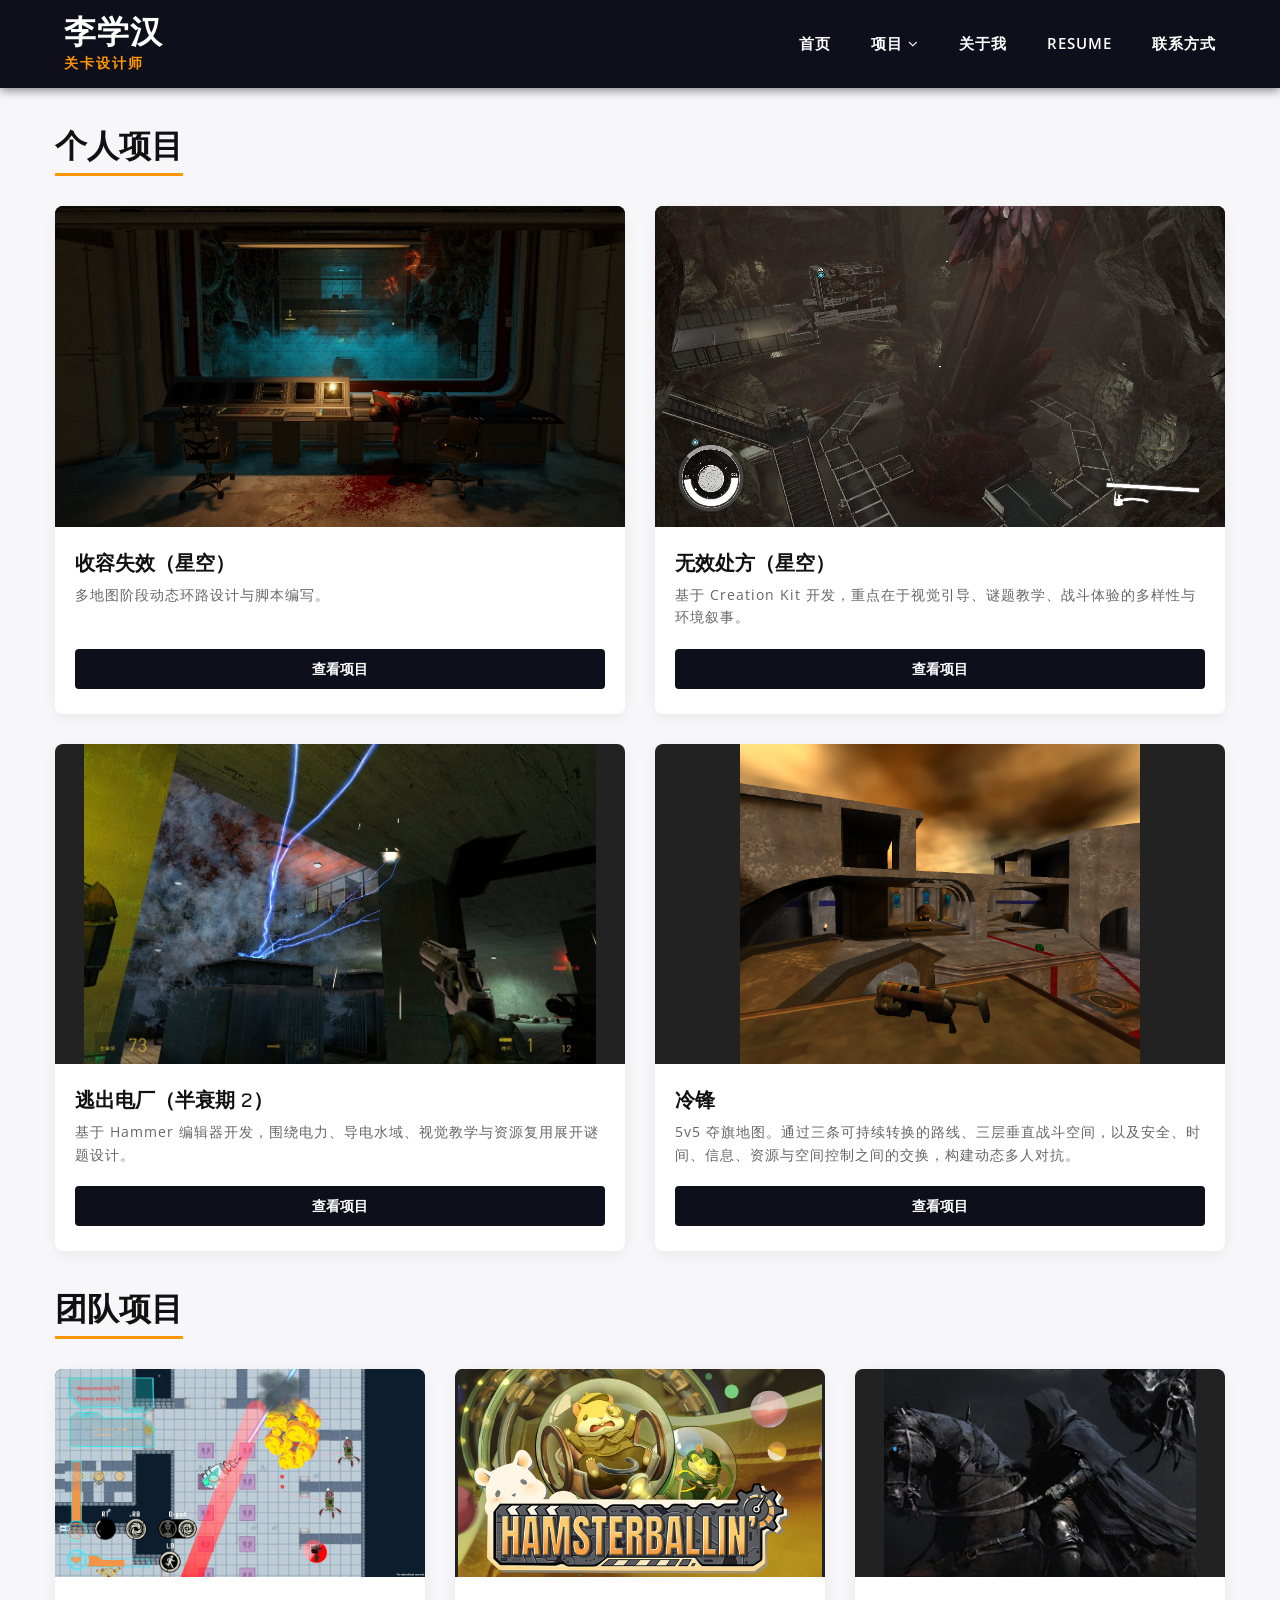
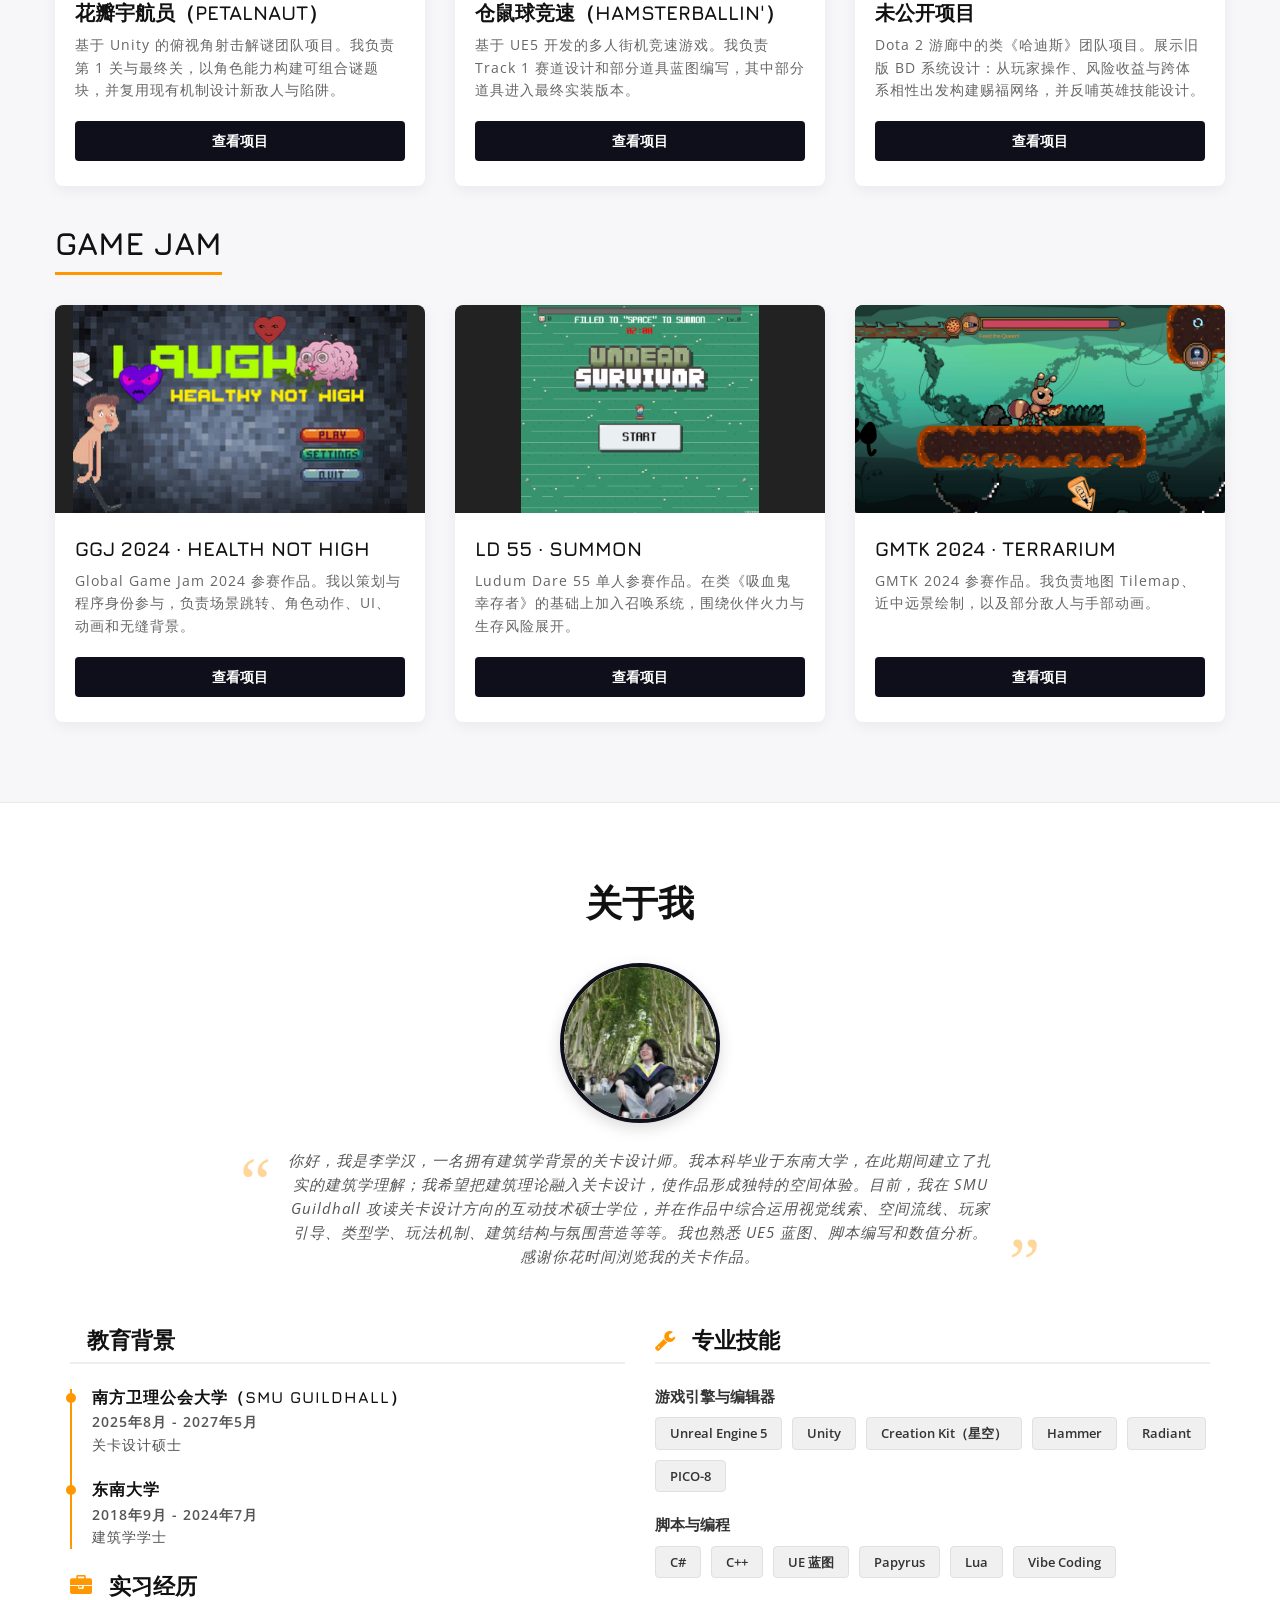
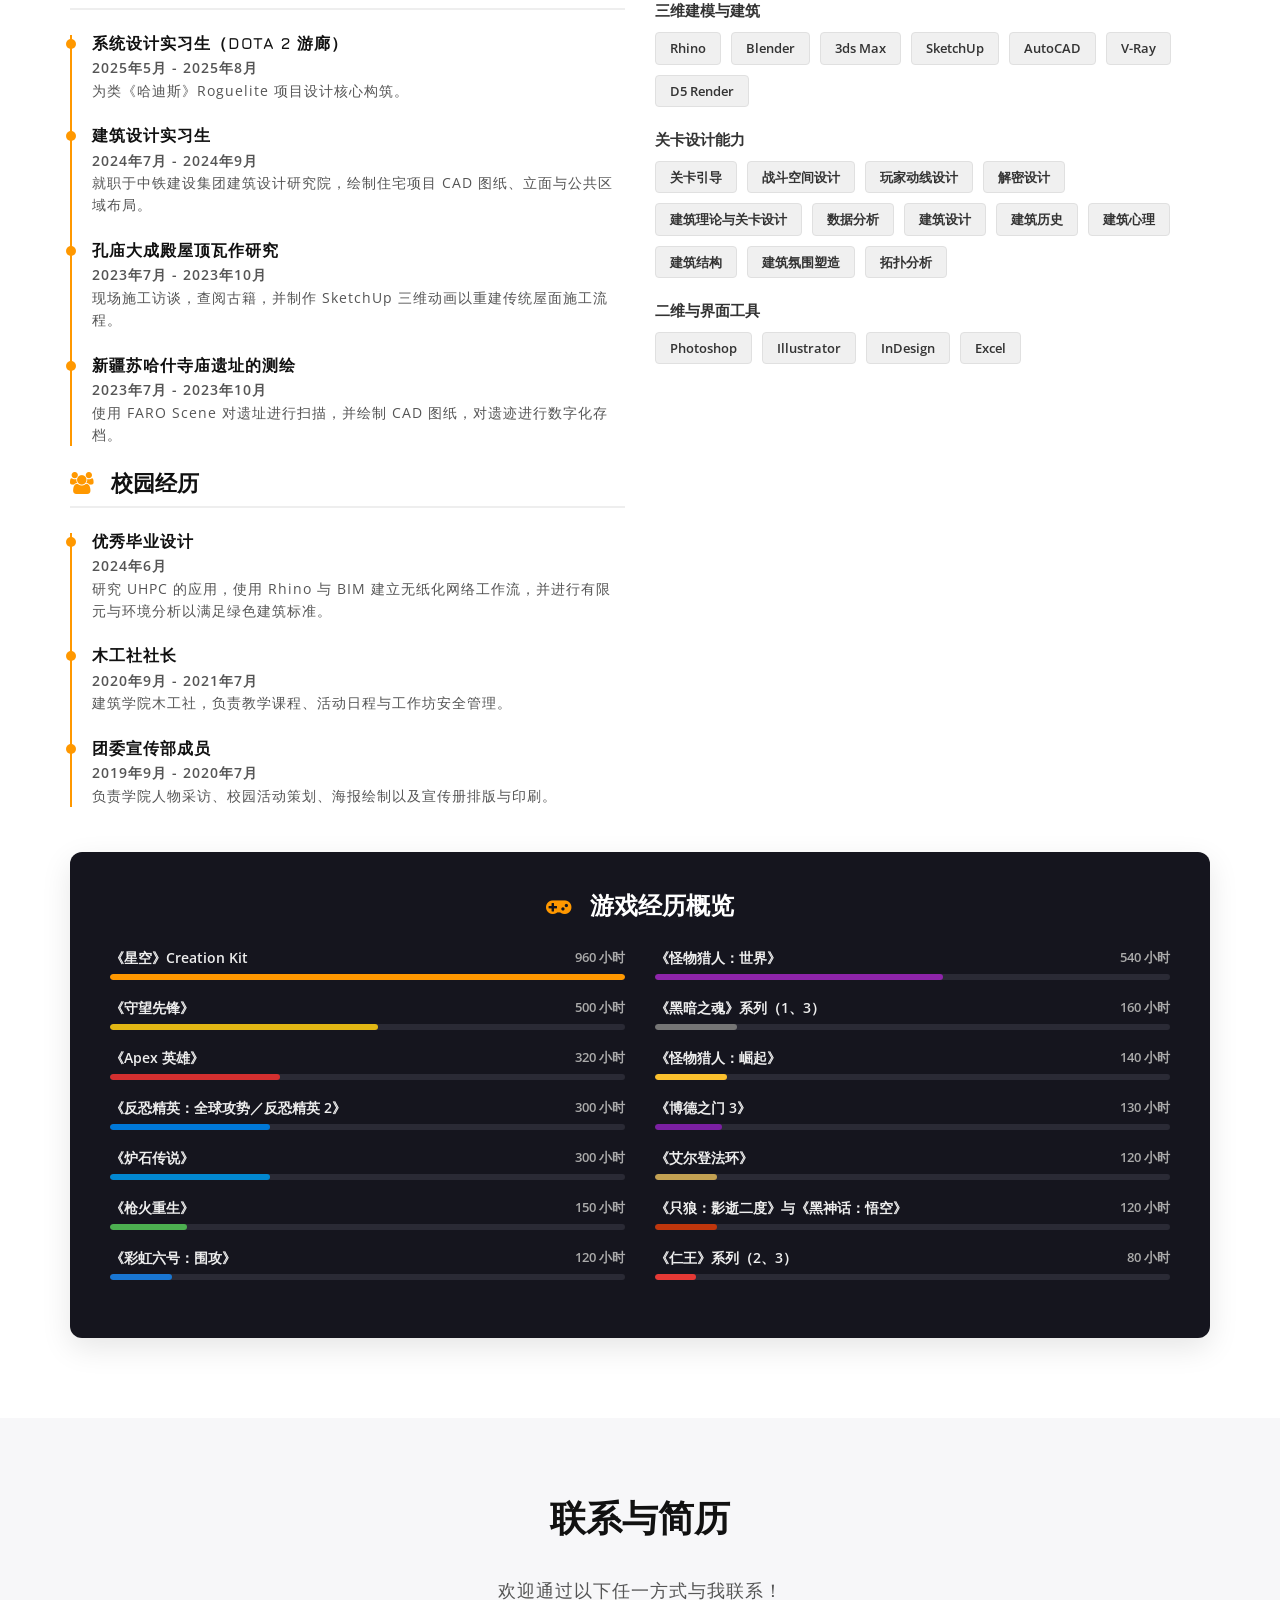
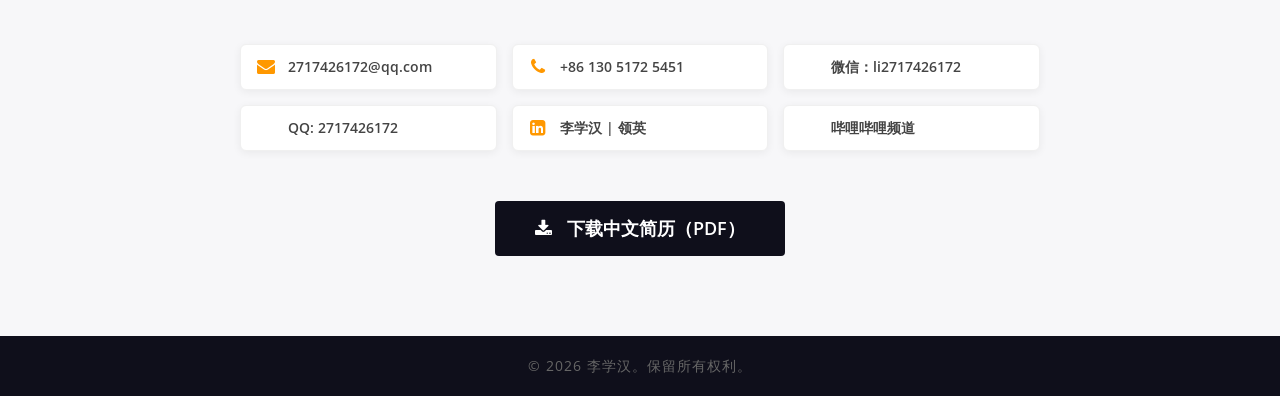
==== commit f0d55316: "Add files via upload" ====
--- a/index.html
+++ b/index.html
@@ -184,16 +184,16 @@
 					<div class="dropdown-category-title">个人项目</div>
 					<a href="project1.html">收容失效（星空）</a>
 					<a href="project3.html">无效处方（星空）</a>
-					<a href="project4.html">逃离发电厂（半衰期 2）</a>
-					<a href="project2.html">Cold Front（多人竞技射击地图）</a>
-					<div class="dropdown-category-title">团队项目</div>
-					<a href="project7.html">Petalnaut</a>
-					<a href="project8.html">Hamsterballin'</a>
-					<a href="project9.html">未公开项目</a>
-					<div class="dropdown-category-title">Game Jam</div>
-					<a href="project10.html">GGJ 2024：Make Me Laugh</a>
-					<a href="project11.html">LD 55：Summon</a>
-					<a href="project12.html">GMTK 2024：Build to Scale</a>
+					<a href="project4.html">逃出电厂（半衰期 2）</a>
+					<a href="project2.html">冷锋（多人竞技射击地图）</a>
+					<div class="dropdown-category-title">团队项目</div>
+					<a href="project7.html">花瓣宇航员（Petalnaut）</a>
+					<a href="project8.html">仓鼠球竞速（Hamsterballin'）</a>
+					<a href="project9.html">未公开项目</a>
+					<div class="dropdown-category-title">Game Jam</div>
+					<a href="project10.html">GGJ 2024：Health Not High</a>
+					<a href="project11.html">LD 55：Summon</a>
+					<a href="project12.html">GMTK 2024：Terrarium</a>
 				</div>
 			</li>
 			<li><a href="index.html#about">关于我</a></li>
@@ -213,7 +213,7 @@
 				<div class="card-img-wrapper"><a href="project1.html"><img src="images/project1-cover.png" alt="收容失效（星空）"></a></div>
 				<div class="card-content">
 					<h3 class="card-title">收容失效（星空）</h3>
-					<p class="card-desc">基于 Creation Kit 开发，通过大量脚本编写还原《使命召唤》僵尸模式。重点在于通过不同空间类型构建玩家与敌人动线，并平衡空间氛围与数值体验。</p>
+					<p class="card-desc">多地图阶段动态环路设计与脚本编写。</p>
 					<a href="project1.html" class="card-btn">查看项目</a>
 				</div>
 			</div>
@@ -226,17 +226,17 @@
 				</div>
 			</div>
 			<div class="portfolio-card">
-				<div class="card-img-wrapper"><a href="project4.html"><img src="images/project4-cover.jpeg" alt="逃离发电厂（半衰期 2）"></a></div>
-				<div class="card-content">
-					<h3 class="card-title">逃离发电厂（半衰期 2）</h3>
+				<div class="card-img-wrapper"><a href="project4.html"><img src="images/project4-cover.jpeg" alt="逃出电厂（半衰期 2）"></a></div>
+				<div class="card-content">
+					<h3 class="card-title">逃出电厂（半衰期 2）</h3>
 					<p class="card-desc">基于 Hammer 编辑器开发，围绕电力、导电水域、视觉教学与资源复用展开谜题设计。</p>
 					<a href="project4.html" class="card-btn">查看项目</a>
 				</div>
 			</div>
 			<div class="portfolio-card">
-				<div class="card-img-wrapper"><a href="project2.html"><img src="images/project2/shot0028.png" alt="Cold Front 多人竞技射击地图"></a></div>
-				<div class="card-content">
-					<h3 class="card-title">Cold Front</h3>
+				<div class="card-img-wrapper"><a href="project2.html"><img src="images/project2/shot0028.png" alt="冷锋多人竞技射击地图"></a></div>
+				<div class="card-content">
+					<h3 class="card-title">冷锋</h3>
 					<p class="card-desc">5v5 夺旗地图。通过三条可持续转换的路线、三层垂直战斗空间，以及安全、时间、信息、资源与空间控制之间的交换，构建动态多人对抗。</p>
 					<a href="project2.html" class="card-btn">查看项目</a>
 				</div>
@@ -246,17 +246,17 @@
 		<h2 class="section-heading">团队项目</h2>
 		<div class="portfolio-grid">
 			<div class="portfolio-card">
-				<div class="card-img-wrapper"><a href="project7.html"><img src="images/petalnaut-index-cover.png" alt="Petalnaut"></a></div>
-				<div class="card-content">
-					<h3 class="card-title">Petalnaut</h3>
+				<div class="card-img-wrapper"><a href="project7.html"><img src="images/petalnaut-index-cover.png" alt="花瓣宇航员 Petalnaut"></a></div>
+				<div class="card-content">
+					<h3 class="card-title">花瓣宇航员（Petalnaut）</h3>
 					<p class="card-desc">基于 Unity 的俯视角射击解谜团队项目。我负责第 1 关与最终关，以角色能力构建可组合谜题块，并复用现有机制设计新敌人与陷阱。</p>
 					<a href="project7.html" class="card-btn">查看项目</a>
 				</div>
 			</div>
 			<div class="portfolio-card">
-				<div class="card-img-wrapper"><a href="project8.html"><img src="images/project8/hamsterballin-cover.jpg" alt="Hamsterballin'"></a></div>
-				<div class="card-content">
-					<h3 class="card-title">Hamsterballin'</h3>
+				<div class="card-img-wrapper"><a href="project8.html"><img src="images/project8/hamsterballin-cover.jpg" alt="仓鼠球竞速 Hamsterballin'"></a></div>
+				<div class="card-content">
+					<h3 class="card-title">仓鼠球竞速（Hamsterballin'）</h3>
 					<p class="card-desc">基于 UE5 开发的多人街机竞速游戏。我负责 Track 1 赛道设计和部分道具蓝图编写，其中部分道具进入最终实装版本。</p>
 					<a href="project8.html" class="card-btn">查看项目</a>
 				</div>
@@ -274,9 +274,9 @@
 		<h2 class="section-heading">Game Jam</h2>
 		<div class="portfolio-grid">
 			<div class="portfolio-card">
-				<div class="card-img-wrapper"><a href="project10.html"><img src="images/project10/ggj-index-cover.png" alt="Laugh-health not high 标题画面"></a></div>
-				<div class="card-content">
-					<h3 class="card-title">Laugh-health not high</h3>
+				<div class="card-img-wrapper"><a href="project10.html"><img src="images/project10/ggj-index-cover.png" alt="GGJ 2024 Health Not High 标题画面"></a></div>
+				<div class="card-content">
+					<h3 class="card-title">GGJ 2024 · Health Not High</h3>
 					<p class="card-desc">Global Game Jam 2024 参赛作品。我以策划与程序身份参与，负责场景跳转、角色动作、UI、动画和无缝背景。</p>
 					<a href="project10.html" class="card-btn">查看项目</a>
 				</div>
@@ -284,15 +284,15 @@
 			<div class="portfolio-card">
 				<div class="card-img-wrapper"><a href="project11.html"><img src="images/project11/ld55-index-cover.png" alt="Ludum Dare 55 Summon 标题画面"></a></div>
 				<div class="card-content">
-					<h3 class="card-title">Summon</h3>
+					<h3 class="card-title">LD 55 · Summon</h3>
 					<p class="card-desc">Ludum Dare 55 单人参赛作品。在类《吸血鬼幸存者》的基础上加入召唤系统，围绕伙伴火力与生存风险展开。</p>
 					<a href="project11.html" class="card-btn">查看项目</a>
 				</div>
 			</div>
 			<div class="portfolio-card">
-				<div class="card-img-wrapper"><a href="project12.html"><img src="images/project12/terrarium-02.png" alt="Terrarium"></a></div>
-				<div class="card-content">
-					<h3 class="card-title">Terrarium</h3>
+				<div class="card-img-wrapper"><a href="project12.html"><img src="images/project12/terrarium-02.png" alt="生态箱 Terrarium"></a></div>
+				<div class="card-content">
+					<h3 class="card-title">GMTK 2024 · Terrarium</h3>
 					<p class="card-desc">GMTK 2024 参赛作品。我负责地图 Tilemap、近中远景绘制，以及部分敌人与手部动画。</p>
 					<a href="project12.html" class="card-btn">查看项目</a>
 				</div>
@@ -414,13 +414,17 @@
 						</div>
 					</div>
 
-					<div class="skill-category">
-						<h4>关卡设计基础</h4>
-						<div class="tags">
-							<span class="tag">拓扑分析</span> <span class="tag">认知负荷管理</span> 
-							<span class="tag">空间叙事</span> <span class="tag">遭遇节奏</span> <span class="tag">灰盒搭建</span>
-						</div>
-					</div>
+					<div class="skill-category">
+						<h4>关卡设计能力</h4>
+						<div class="tags">
+							<span class="tag">关卡引导</span> <span class="tag">战斗空间设计</span>
+							<span class="tag">玩家动线设计</span> <span class="tag">解密设计</span>
+							<span class="tag">建筑理论与关卡设计</span> <span class="tag">数据分析</span>
+							<span class="tag">建筑设计</span> <span class="tag">建筑历史</span>
+							<span class="tag">建筑心理</span> <span class="tag">建筑结构</span>
+							<span class="tag">建筑氛围塑造</span> <span class="tag">拓扑分析</span>
+						</div>
+					</div>
 					
 					<div class="skill-category">
 						<h4>二维与界面工具</h4>
--- a/css/portfolio-improvements.css
+++ b/css/portfolio-improvements.css
@@ -0,0 +1,448 @@
+/* Shared recruiter-first improvements for the Chinese portfolio. */
+.my-clean-nav .resume-nav-link,
+.my-clean-nav .resume-nav-link:link,
+.my-clean-nav .resume-nav-link:visited {
+	color: #fff;
+}
+
+.my-clean-nav .resume-nav-link:hover,
+.my-clean-nav .resume-nav-link:focus {
+	color: #ff9800;
+}
+
+/* One bilingual title system for every Chinese project page. */
+.project-header h1 {
+	font-family: "Microsoft YaHei", "PingFang SC", "Noto Sans CJK SC", "Noto Sans SC", Arial, sans-serif;
+	font-size: 44px;
+	font-weight: 800;
+	line-height: 1.18;
+	letter-spacing: .5px;
+	text-transform: none;
+	margin: 0;
+	color: #111;
+}
+
+.project-title-en {
+	margin: 9px 0 0;
+	color: #9a9aa2;
+	font-family: "Open Sans", Arial, sans-serif;
+	font-size: 13px;
+	font-weight: 700;
+	line-height: 1.4;
+	letter-spacing: 2px;
+	text-transform: uppercase;
+}
+
+.project-header .subtitle {
+	margin: 15px 0 0;
+	font-family: "Microsoft YaHei", "PingFang SC", "Noto Sans CJK SC", "Noto Sans SC", Arial, sans-serif;
+	font-size: 18px;
+	font-weight: 500;
+	line-height: 1.6;
+	color: #777;
+}
+
+.project-scan-summary {
+	display: grid;
+	grid-template-columns: minmax(0, 1.45fr) minmax(280px, .85fr);
+	gap: 28px;
+	align-items: stretch;
+	margin: 0 0 46px;
+}
+
+.project-scan-media {
+	min-width: 0;
+}
+
+.project-scan-media .video-wrapper,
+.project-scan-media .hero-image,
+.project-scan-media .scan-image {
+	margin: 0;
+	height: 100%;
+	min-height: 360px;
+}
+
+.project-scan-media .scan-contain {
+	object-fit: contain;
+	background: #0f0f1b;
+}
+
+.project-scan-media .video-wrapper.click-video {
+	height: 100%;
+	min-height: 360px;
+	padding-bottom: 0;
+}
+
+.project-scan-media .hero-image,
+.project-scan-media .scan-image {
+	width: 100%;
+	object-fit: cover;
+	border-radius: 10px;
+	box-shadow: 0 8px 25px rgba(0, 0, 0, .15);
+}
+
+.project-scan-panel {
+	display: flex;
+	flex-direction: column;
+	justify-content: center;
+	padding: 26px;
+	border: 1px solid #eadcc9;
+	border-radius: 10px;
+	background: #fffaf3;
+	box-sizing: border-box;
+}
+
+.scan-eyebrow {
+	margin: 0 0 9px;
+	color: #d76d00;
+	font-size: 12px;
+	font-weight: 800;
+	letter-spacing: 1.5px;
+	text-transform: uppercase;
+}
+
+.scan-facts {
+	display: grid;
+	grid-template-columns: repeat(2, minmax(0, 1fr));
+	gap: 10px;
+	margin: 0 0 22px;
+}
+
+.scan-fact {
+	padding: 11px 12px;
+	border-left: 3px solid #ff9800;
+	background: #fff;
+}
+
+.scan-fact strong,
+.scan-fact span {
+	display: block;
+}
+
+.scan-fact strong {
+	margin-bottom: 3px;
+	color: #777;
+	font-size: 11px;
+	font-weight: 700;
+}
+
+.scan-fact span {
+	color: #222;
+	font-size: 13px;
+	font-weight: 700;
+	line-height: 1.45;
+}
+
+.project-scan-panel h2 {
+	margin: 0 0 10px;
+	color: #111;
+	font-size: 20px;
+	font-weight: 800;
+}
+
+.scan-contributions {
+	margin: 0;
+	padding-left: 20px;
+}
+
+.scan-contributions li {
+	margin-bottom: 7px;
+	color: #444;
+	font-size: 13px;
+	line-height: 1.55;
+}
+
+.video-wrapper.click-video {
+	position: relative;
+	height: 0;
+	min-height: 0;
+	padding-bottom: 56.25%;
+	overflow: hidden;
+	border-radius: 10px;
+	background: #090911;
+	box-shadow: 0 8px 25px rgba(0, 0, 0, .15);
+}
+
+.video-wrapper.click-video iframe {
+	position: absolute;
+	inset: 0;
+	width: 100%;
+	height: 100%;
+	border: 0;
+}
+
+.video-poster {
+	position: absolute;
+	inset: 0;
+	display: block;
+	width: 100%;
+	height: 100%;
+	padding: 0;
+	border: 0;
+	cursor: pointer;
+	background: #090911;
+	color: #fff;
+	text-align: center;
+}
+
+.video-poster::after {
+	content: '';
+	position: absolute;
+	inset: 0;
+	background: linear-gradient(to top, rgba(9, 9, 17, .78), rgba(9, 9, 17, .08) 58%);
+	transition: background .2s ease;
+}
+
+.video-poster:hover::after,
+.video-poster:focus-visible::after {
+	background: linear-gradient(to top, rgba(9, 9, 17, .82), rgba(9, 9, 17, .18) 62%);
+}
+
+.video-poster img {
+	position: absolute;
+	inset: 0;
+	width: 100%;
+	height: 100%;
+	object-fit: contain;
+}
+
+.video-play-button,
+.video-poster-label {
+	position: absolute;
+	z-index: 1;
+	left: 50%;
+	transform: translateX(-50%);
+}
+
+.video-play-button {
+	top: 50%;
+	display: flex;
+	align-items: center;
+	justify-content: center;
+	width: 72px;
+	height: 72px;
+	border: 2px solid rgba(255, 255, 255, .9);
+	border-radius: 50%;
+	background: rgba(255, 152, 0, .92);
+	font-size: 25px;
+	box-shadow: 0 8px 24px rgba(0, 0, 0, .35);
+	transform: translate(-50%, -58%);
+}
+
+.video-poster-label {
+	bottom: 24px;
+	font-size: 14px;
+	font-weight: 700;
+	letter-spacing: .4px;
+}
+
+.gif-showcase {
+	display: grid;
+	grid-template-columns: repeat(2, minmax(0, 1fr));
+	gap: 16px;
+}
+
+.gif-card {
+	margin: 0;
+	overflow: hidden;
+	border: 1px solid #e7e7e7;
+	border-radius: 8px;
+	background: #fafafa;
+}
+
+.gif-card img {
+	display: block;
+	width: 100%;
+	aspect-ratio: 16 / 9;
+	object-fit: cover;
+	background: #111;
+}
+
+.gif-card figcaption {
+	padding: 11px 13px;
+	color: #5f5f64;
+	font-size: 13px;
+	line-height: 1.55;
+}
+
+.prototype-notice {
+	margin: 0 0 18px;
+	padding: 16px 18px;
+	border-left: 4px solid #ff9800;
+	background: #fff7ed;
+	color: #4b443c;
+	font-size: 14px;
+	line-height: 1.7;
+}
+
+.portfolio-gallery-grid {
+	display: grid;
+	grid-template-columns: repeat(2, minmax(0, 1fr));
+	gap: 16px;
+}
+
+.portfolio-gallery-card {
+	margin: 0;
+	overflow: hidden;
+	border: 1px solid #e6e6e9;
+	border-radius: 8px;
+	background: #fafafa;
+}
+
+.portfolio-gallery-card a {
+	display: block;
+	background: #10101a;
+}
+
+.portfolio-gallery-card img {
+	display: block;
+	width: 100%;
+	aspect-ratio: 3 / 2;
+	object-fit: contain;
+}
+
+.portfolio-gallery-card figcaption {
+	padding: 11px 13px;
+	color: #626269;
+	font-size: 13px;
+	line-height: 1.55;
+}
+
+.poster-feature {
+	max-width: 520px;
+	margin: 0 auto 34px;
+}
+
+.poster-feature img {
+	aspect-ratio: auto;
+	max-height: 820px;
+	object-fit: contain;
+}
+
+.resume-page {
+	max-width: 1100px;
+}
+
+.resume-intro {
+	text-align: center;
+	margin-bottom: 28px;
+}
+
+.resume-intro p {
+	color: #666;
+	font-size: 15px;
+	line-height: 1.7;
+}
+
+.resume-actions {
+	display: flex;
+	justify-content: center;
+	flex-wrap: wrap;
+	gap: 12px;
+	margin-bottom: 28px;
+}
+
+.resume-viewer {
+	width: 100%;
+	height: 1080px;
+	border: 1px solid #e5e5e8;
+	border-radius: 10px;
+	background: #f3f3f5;
+}
+
+.bd-project {
+	overflow: hidden;
+}
+
+.bd-project .project-scan-summary {
+	align-items: start;
+}
+
+.bd-map-preview {
+	display: flex;
+	flex-direction: column;
+	height: 460px;
+	min-height: 0;
+	overflow: hidden;
+	border: 1px solid #e2e2e7;
+	border-radius: 10px;
+	background: #f7f7f9;
+	box-shadow: 0 8px 25px rgba(0, 0, 0, .1);
+}
+
+.bd-map-preview a {
+	display: block;
+	flex: 1 1 auto;
+	min-height: 0;
+	overflow: hidden;
+}
+
+.bd-project .bd-map-preview .scan-image {
+	display: block;
+	width: 100%;
+	height: 100%;
+	min-height: 0;
+	max-width: 100%;
+	object-fit: contain;
+	border-radius: 0;
+	background: #f7f7f9;
+	box-shadow: none;
+}
+
+.bd-map-caption {
+	flex: 0 0 auto;
+	margin: 0;
+	padding: 10px 14px;
+	border-top: 1px solid #e2e2e7;
+	background: #fff;
+	color: #666;
+	font-size: 12px;
+	line-height: 1.5;
+	text-align: center;
+}
+
+@media (max-width: 900px) {
+	.project-scan-summary {
+		grid-template-columns: 1fr;
+	}
+	.project-scan-media .video-wrapper,
+	.project-scan-media .hero-image,
+	.project-scan-media .scan-image {
+		min-height: 0;
+	}
+	.project-scan-media .video-wrapper.click-video {
+		height: auto;
+		min-height: 0;
+		padding-bottom: 56.25%;
+	}
+	.project-scan-media .hero-image,
+	.project-scan-media .scan-image {
+		aspect-ratio: 16 / 9;
+	}
+	.bd-map-preview {
+		height: 360px;
+	}
+	.bd-project .bd-map-preview .scan-image {
+		aspect-ratio: auto;
+	}
+}
+
+@media (max-width: 640px) {
+	.scan-facts,
+	.gif-showcase,
+	.portfolio-gallery-grid {
+		grid-template-columns: 1fr;
+	}
+	.project-scan-panel {
+		padding: 20px;
+	}
+	.project-header h1 {
+		font-size: 34px;
+	}
+	.resume-viewer {
+		height: 720px;
+	}
+	.bd-map-preview {
+		height: 300px;
+	}
+}
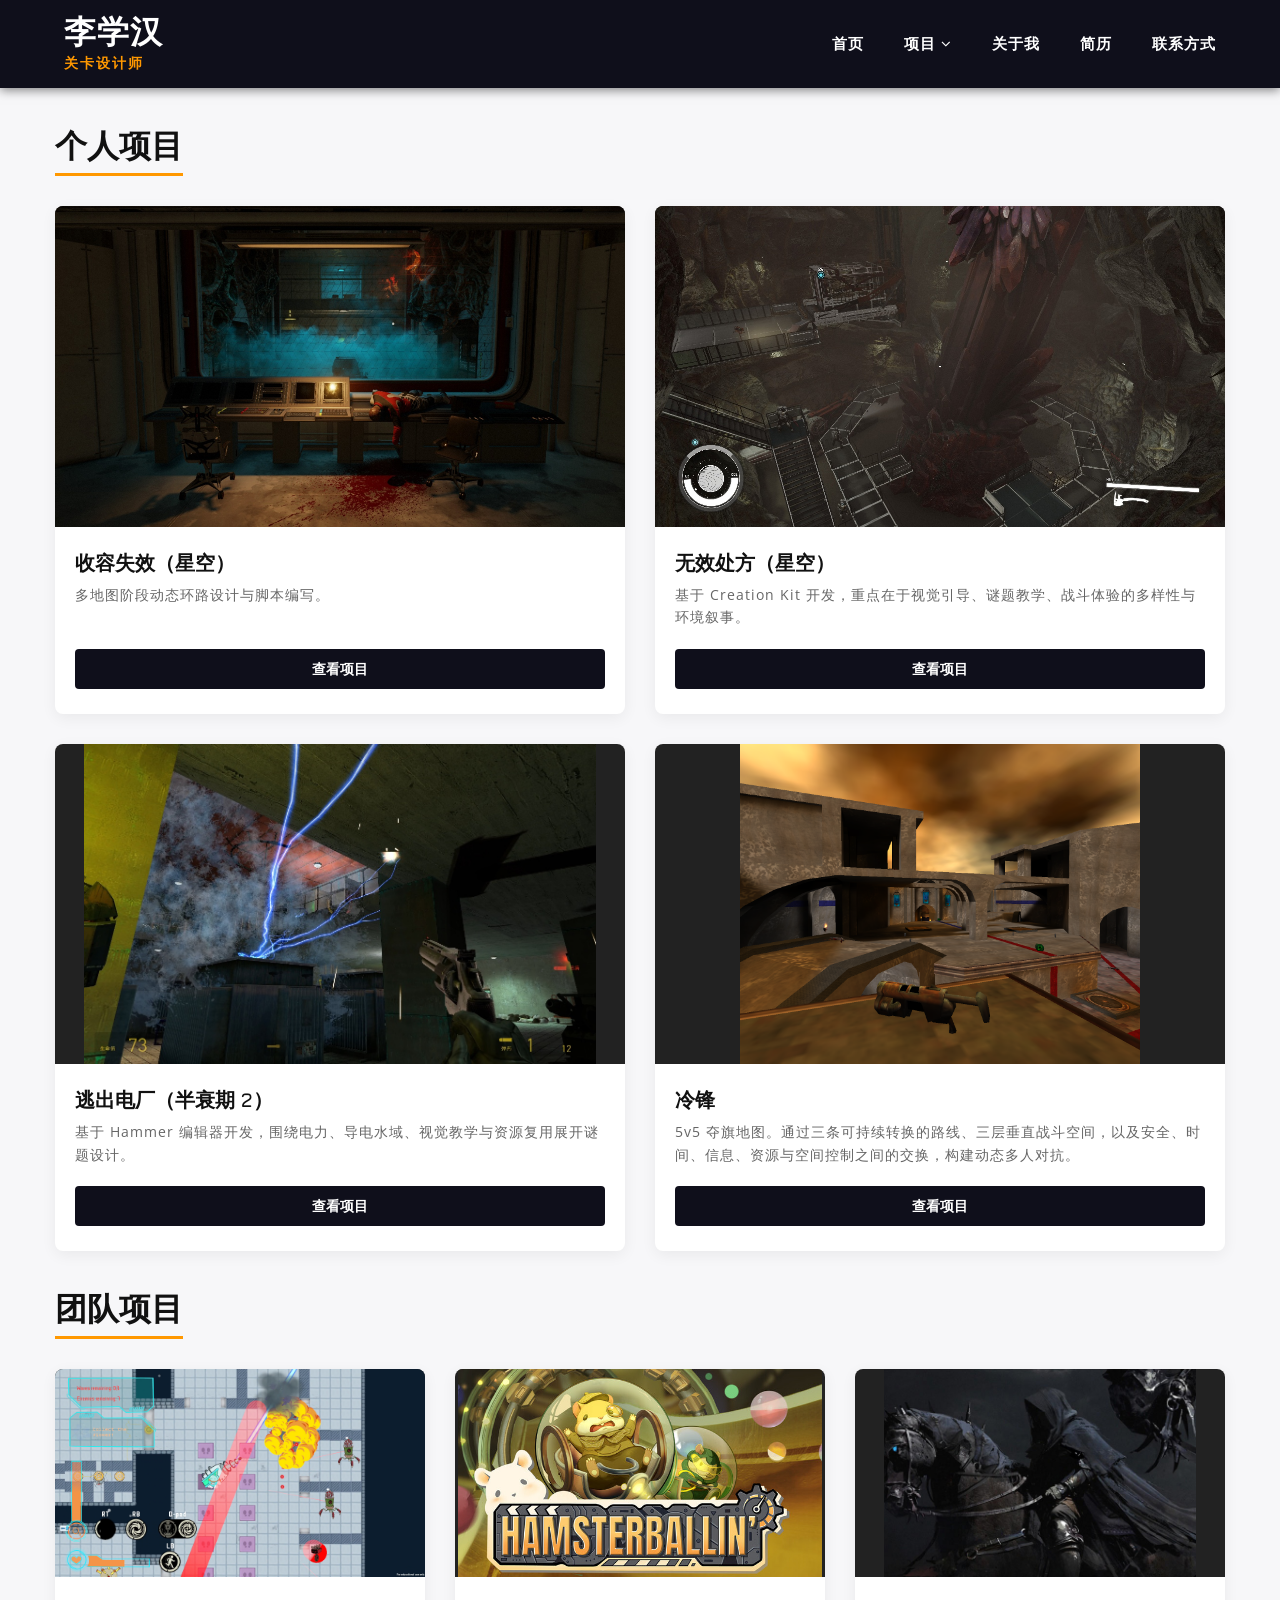
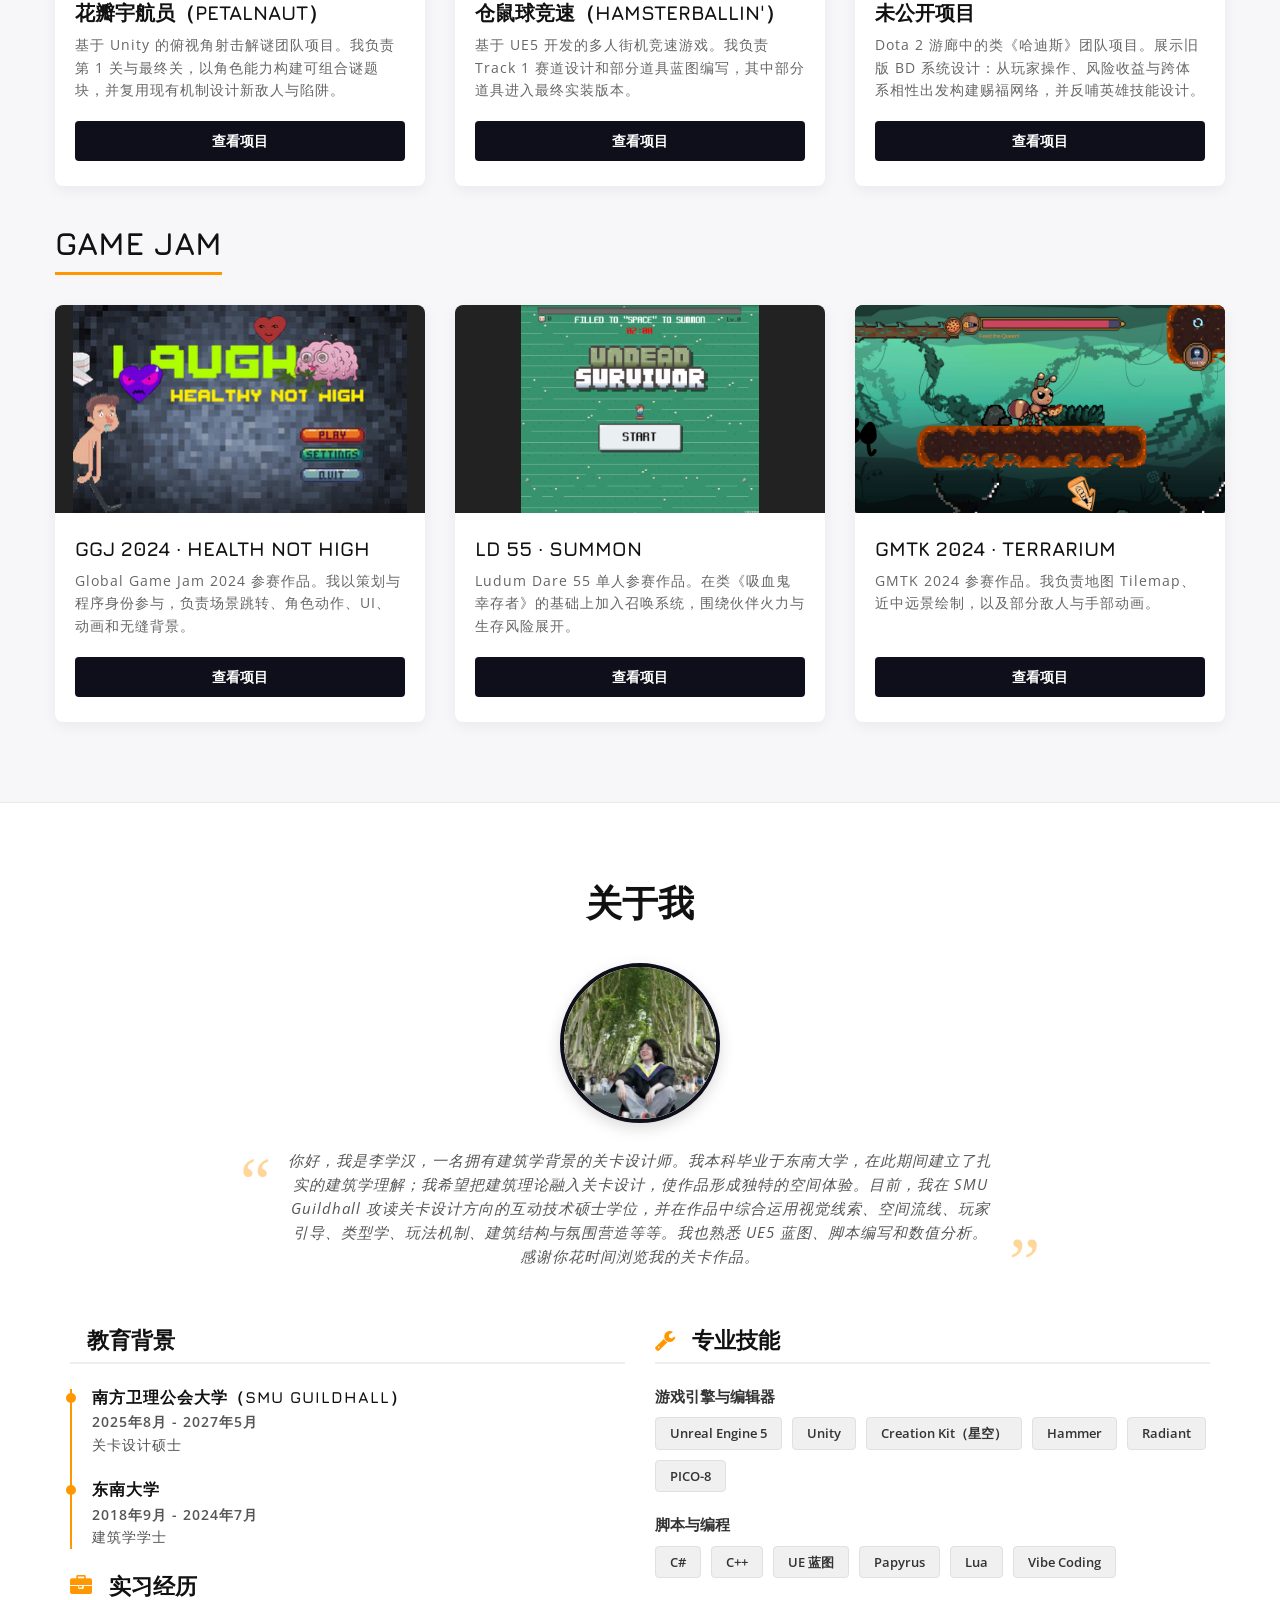
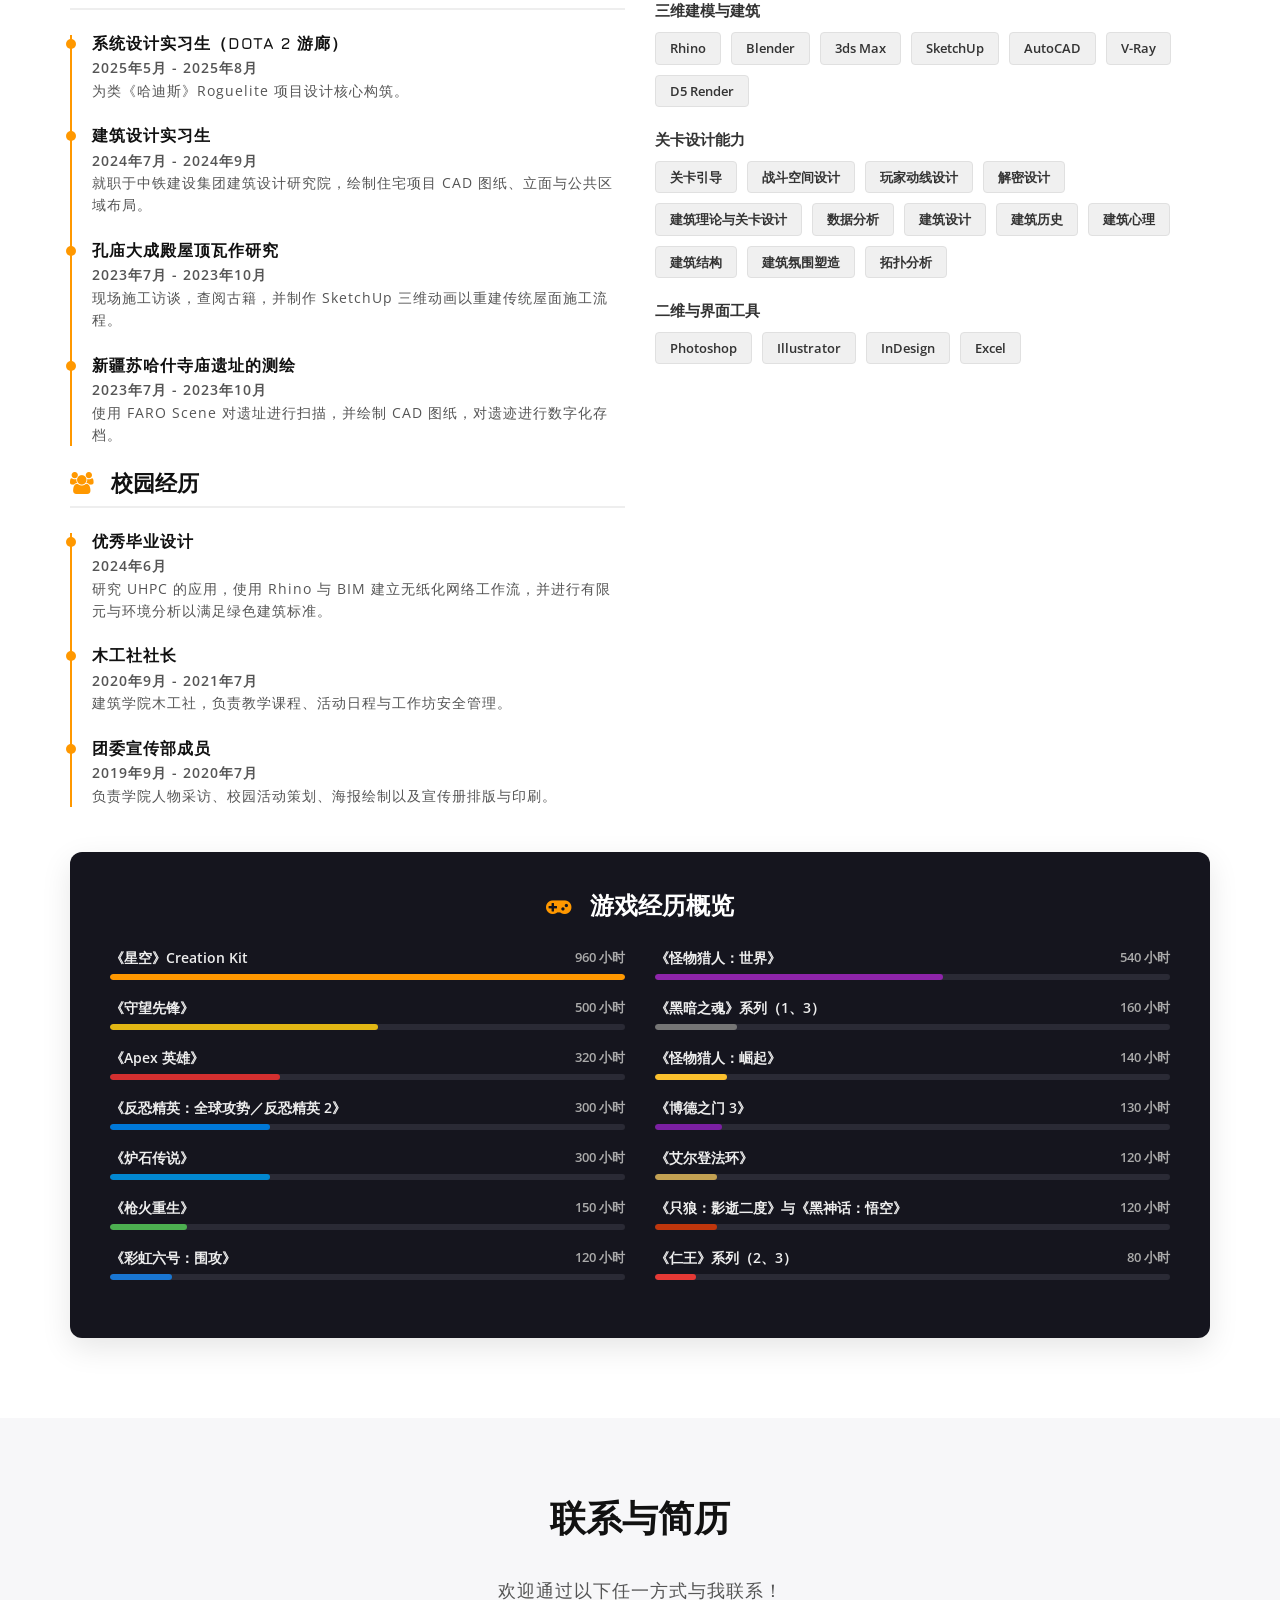
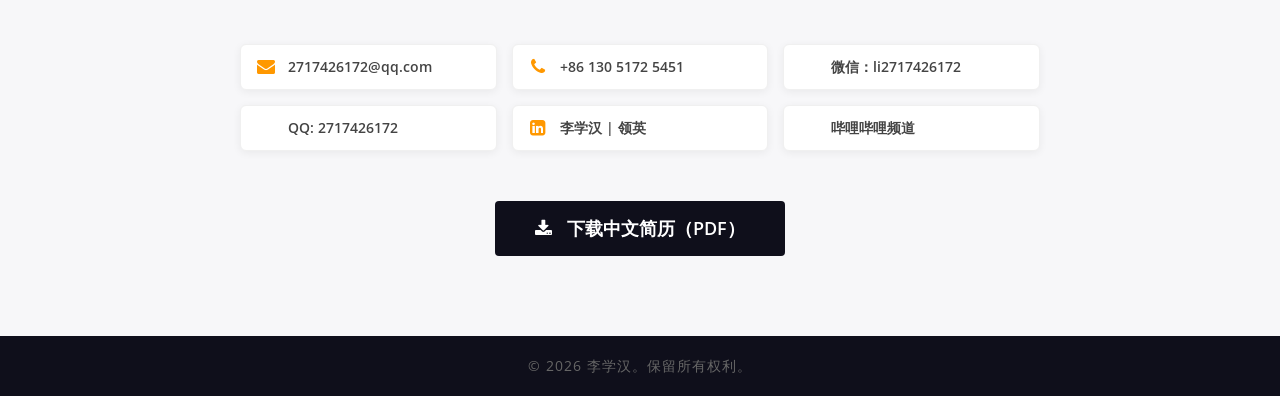
==== commit d43f44bd: "Update index.html" ====
--- a/index.html
+++ b/index.html
@@ -184,20 +184,20 @@
 					<div class="dropdown-category-title">个人项目</div>
 					<a href="project1.html">收容失效（星空）</a>
 					<a href="project3.html">无效处方（星空）</a>
-					<a href="project4.html">逃出电厂（半衰期 2）</a>
-					<a href="project2.html">冷锋（多人竞技射击地图）</a>
-					<div class="dropdown-category-title">团队项目</div>
-					<a href="project7.html">花瓣宇航员（Petalnaut）</a>
-					<a href="project8.html">仓鼠球竞速（Hamsterballin'）</a>
-					<a href="project9.html">未公开项目</a>
-					<div class="dropdown-category-title">Game Jam</div>
-					<a href="project10.html">GGJ 2024：Health Not High</a>
-					<a href="project11.html">LD 55：Summon</a>
-					<a href="project12.html">GMTK 2024：Terrarium</a>
+					<a href="project4.html">逃出电厂（半衰期 2）</a>
+					<a href="project2.html">冷锋（多人竞技射击地图）</a>
+					<div class="dropdown-category-title">团队项目</div>
+					<a href="project7.html">花瓣宇航员（Petalnaut）</a>
+					<a href="project8.html">仓鼠球竞速（Hamsterballin'）</a>
+					<a href="project9.html">未公开项目</a>
+					<div class="dropdown-category-title">Game Jam</div>
+					<a href="project10.html">GGJ 2024：Health Not High</a>
+					<a href="project11.html">LD 55：Summon</a>
+					<a href="project12.html">GMTK 2024：Terrarium</a>
 				</div>
 			</li>
 			<li><a href="index.html#about">关于我</a></li>
-			<li><a class="resume-nav-link" href="resume.html">RESUME</a></li>
+			<li><a class="resume-nav-link" href="resume.html">简历</a></li>
 			<li><a href="index.html#contact">联系方式</a></li>
 		</ul>
 	</header>
@@ -213,7 +213,7 @@
 				<div class="card-img-wrapper"><a href="project1.html"><img src="images/project1-cover.png" alt="收容失效（星空）"></a></div>
 				<div class="card-content">
 					<h3 class="card-title">收容失效（星空）</h3>
-					<p class="card-desc">多地图阶段动态环路设计与脚本编写。</p>
+					<p class="card-desc">多地图阶段动态环路设计与脚本编写。</p>
 					<a href="project1.html" class="card-btn">查看项目</a>
 				</div>
 			</div>
@@ -226,17 +226,17 @@
 				</div>
 			</div>
 			<div class="portfolio-card">
-				<div class="card-img-wrapper"><a href="project4.html"><img src="images/project4-cover.jpeg" alt="逃出电厂（半衰期 2）"></a></div>
-				<div class="card-content">
-					<h3 class="card-title">逃出电厂（半衰期 2）</h3>
+				<div class="card-img-wrapper"><a href="project4.html"><img src="images/project4-cover.jpeg" alt="逃出电厂（半衰期 2）"></a></div>
+				<div class="card-content">
+					<h3 class="card-title">逃出电厂（半衰期 2）</h3>
 					<p class="card-desc">基于 Hammer 编辑器开发，围绕电力、导电水域、视觉教学与资源复用展开谜题设计。</p>
 					<a href="project4.html" class="card-btn">查看项目</a>
 				</div>
 			</div>
 			<div class="portfolio-card">
-				<div class="card-img-wrapper"><a href="project2.html"><img src="images/project2/shot0028.png" alt="冷锋多人竞技射击地图"></a></div>
-				<div class="card-content">
-					<h3 class="card-title">冷锋</h3>
+				<div class="card-img-wrapper"><a href="project2.html"><img src="images/project2/shot0028.png" alt="冷锋多人竞技射击地图"></a></div>
+				<div class="card-content">
+					<h3 class="card-title">冷锋</h3>
 					<p class="card-desc">5v5 夺旗地图。通过三条可持续转换的路线、三层垂直战斗空间，以及安全、时间、信息、资源与空间控制之间的交换，构建动态多人对抗。</p>
 					<a href="project2.html" class="card-btn">查看项目</a>
 				</div>
@@ -246,17 +246,17 @@
 		<h2 class="section-heading">团队项目</h2>
 		<div class="portfolio-grid">
 			<div class="portfolio-card">
-				<div class="card-img-wrapper"><a href="project7.html"><img src="images/petalnaut-index-cover.png" alt="花瓣宇航员 Petalnaut"></a></div>
-				<div class="card-content">
-					<h3 class="card-title">花瓣宇航员（Petalnaut）</h3>
-					<p class="card-desc">基于 Unity 的俯视角射击解谜团队项目。我负责第 1 关与最终关，以角色能力构建可组合谜题块，并复用现有机制设计新敌人与陷阱。</p>
+				<div class="card-img-wrapper"><a href="project7.html"><img src="images/petalnaut-index-cover.png" alt="花瓣宇航员 Petalnaut"></a></div>
+				<div class="card-content">
+					<h3 class="card-title">花瓣宇航员（Petalnaut）</h3>
+					<p class="card-desc">基于 Unity 的俯视角射击解谜团队项目。我负责第 1 关与最终关，以角色能力构建可组合谜题块，并复用现有机制设计新敌人与陷阱。</p>
 					<a href="project7.html" class="card-btn">查看项目</a>
 				</div>
 			</div>
 			<div class="portfolio-card">
-				<div class="card-img-wrapper"><a href="project8.html"><img src="images/project8/hamsterballin-cover.jpg" alt="仓鼠球竞速 Hamsterballin'"></a></div>
-				<div class="card-content">
-					<h3 class="card-title">仓鼠球竞速（Hamsterballin'）</h3>
+				<div class="card-img-wrapper"><a href="project8.html"><img src="images/project8/hamsterballin-cover.jpg" alt="仓鼠球竞速 Hamsterballin'"></a></div>
+				<div class="card-content">
+					<h3 class="card-title">仓鼠球竞速（Hamsterballin'）</h3>
 					<p class="card-desc">基于 UE5 开发的多人街机竞速游戏。我负责 Track 1 赛道设计和部分道具蓝图编写，其中部分道具进入最终实装版本。</p>
 					<a href="project8.html" class="card-btn">查看项目</a>
 				</div>
@@ -274,9 +274,9 @@
 		<h2 class="section-heading">Game Jam</h2>
 		<div class="portfolio-grid">
 			<div class="portfolio-card">
-				<div class="card-img-wrapper"><a href="project10.html"><img src="images/project10/ggj-index-cover.png" alt="GGJ 2024 Health Not High 标题画面"></a></div>
-				<div class="card-content">
-					<h3 class="card-title">GGJ 2024 · Health Not High</h3>
+				<div class="card-img-wrapper"><a href="project10.html"><img src="images/project10/ggj-index-cover.png" alt="GGJ 2024 Health Not High 标题画面"></a></div>
+				<div class="card-content">
+					<h3 class="card-title">GGJ 2024 · Health Not High</h3>
 					<p class="card-desc">Global Game Jam 2024 参赛作品。我以策划与程序身份参与，负责场景跳转、角色动作、UI、动画和无缝背景。</p>
 					<a href="project10.html" class="card-btn">查看项目</a>
 				</div>
@@ -284,15 +284,15 @@
 			<div class="portfolio-card">
 				<div class="card-img-wrapper"><a href="project11.html"><img src="images/project11/ld55-index-cover.png" alt="Ludum Dare 55 Summon 标题画面"></a></div>
 				<div class="card-content">
-					<h3 class="card-title">LD 55 · Summon</h3>
+					<h3 class="card-title">LD 55 · Summon</h3>
 					<p class="card-desc">Ludum Dare 55 单人参赛作品。在类《吸血鬼幸存者》的基础上加入召唤系统，围绕伙伴火力与生存风险展开。</p>
 					<a href="project11.html" class="card-btn">查看项目</a>
 				</div>
 			</div>
 			<div class="portfolio-card">
-				<div class="card-img-wrapper"><a href="project12.html"><img src="images/project12/terrarium-02.png" alt="生态箱 Terrarium"></a></div>
-				<div class="card-content">
-					<h3 class="card-title">GMTK 2024 · Terrarium</h3>
+				<div class="card-img-wrapper"><a href="project12.html"><img src="images/project12/terrarium-02.png" alt="生态箱 Terrarium"></a></div>
+				<div class="card-content">
+					<h3 class="card-title">GMTK 2024 · Terrarium</h3>
 					<p class="card-desc">GMTK 2024 参赛作品。我负责地图 Tilemap、近中远景绘制，以及部分敌人与手部动画。</p>
 					<a href="project12.html" class="card-btn">查看项目</a>
 				</div>
@@ -414,17 +414,17 @@
 						</div>
 					</div>
 
-					<div class="skill-category">
-						<h4>关卡设计能力</h4>
-						<div class="tags">
-							<span class="tag">关卡引导</span> <span class="tag">战斗空间设计</span>
-							<span class="tag">玩家动线设计</span> <span class="tag">解密设计</span>
-							<span class="tag">建筑理论与关卡设计</span> <span class="tag">数据分析</span>
-							<span class="tag">建筑设计</span> <span class="tag">建筑历史</span>
-							<span class="tag">建筑心理</span> <span class="tag">建筑结构</span>
-							<span class="tag">建筑氛围塑造</span> <span class="tag">拓扑分析</span>
-						</div>
-					</div>
+					<div class="skill-category">
+						<h4>关卡设计能力</h4>
+						<div class="tags">
+							<span class="tag">关卡引导</span> <span class="tag">战斗空间设计</span>
+							<span class="tag">玩家动线设计</span> <span class="tag">解密设计</span>
+							<span class="tag">建筑理论与关卡设计</span> <span class="tag">数据分析</span>
+							<span class="tag">建筑设计</span> <span class="tag">建筑历史</span>
+							<span class="tag">建筑心理</span> <span class="tag">建筑结构</span>
+							<span class="tag">建筑氛围塑造</span> <span class="tag">拓扑分析</span>
+						</div>
+					</div>
 					
 					<div class="skill-category">
 						<h4>二维与界面工具</h4>
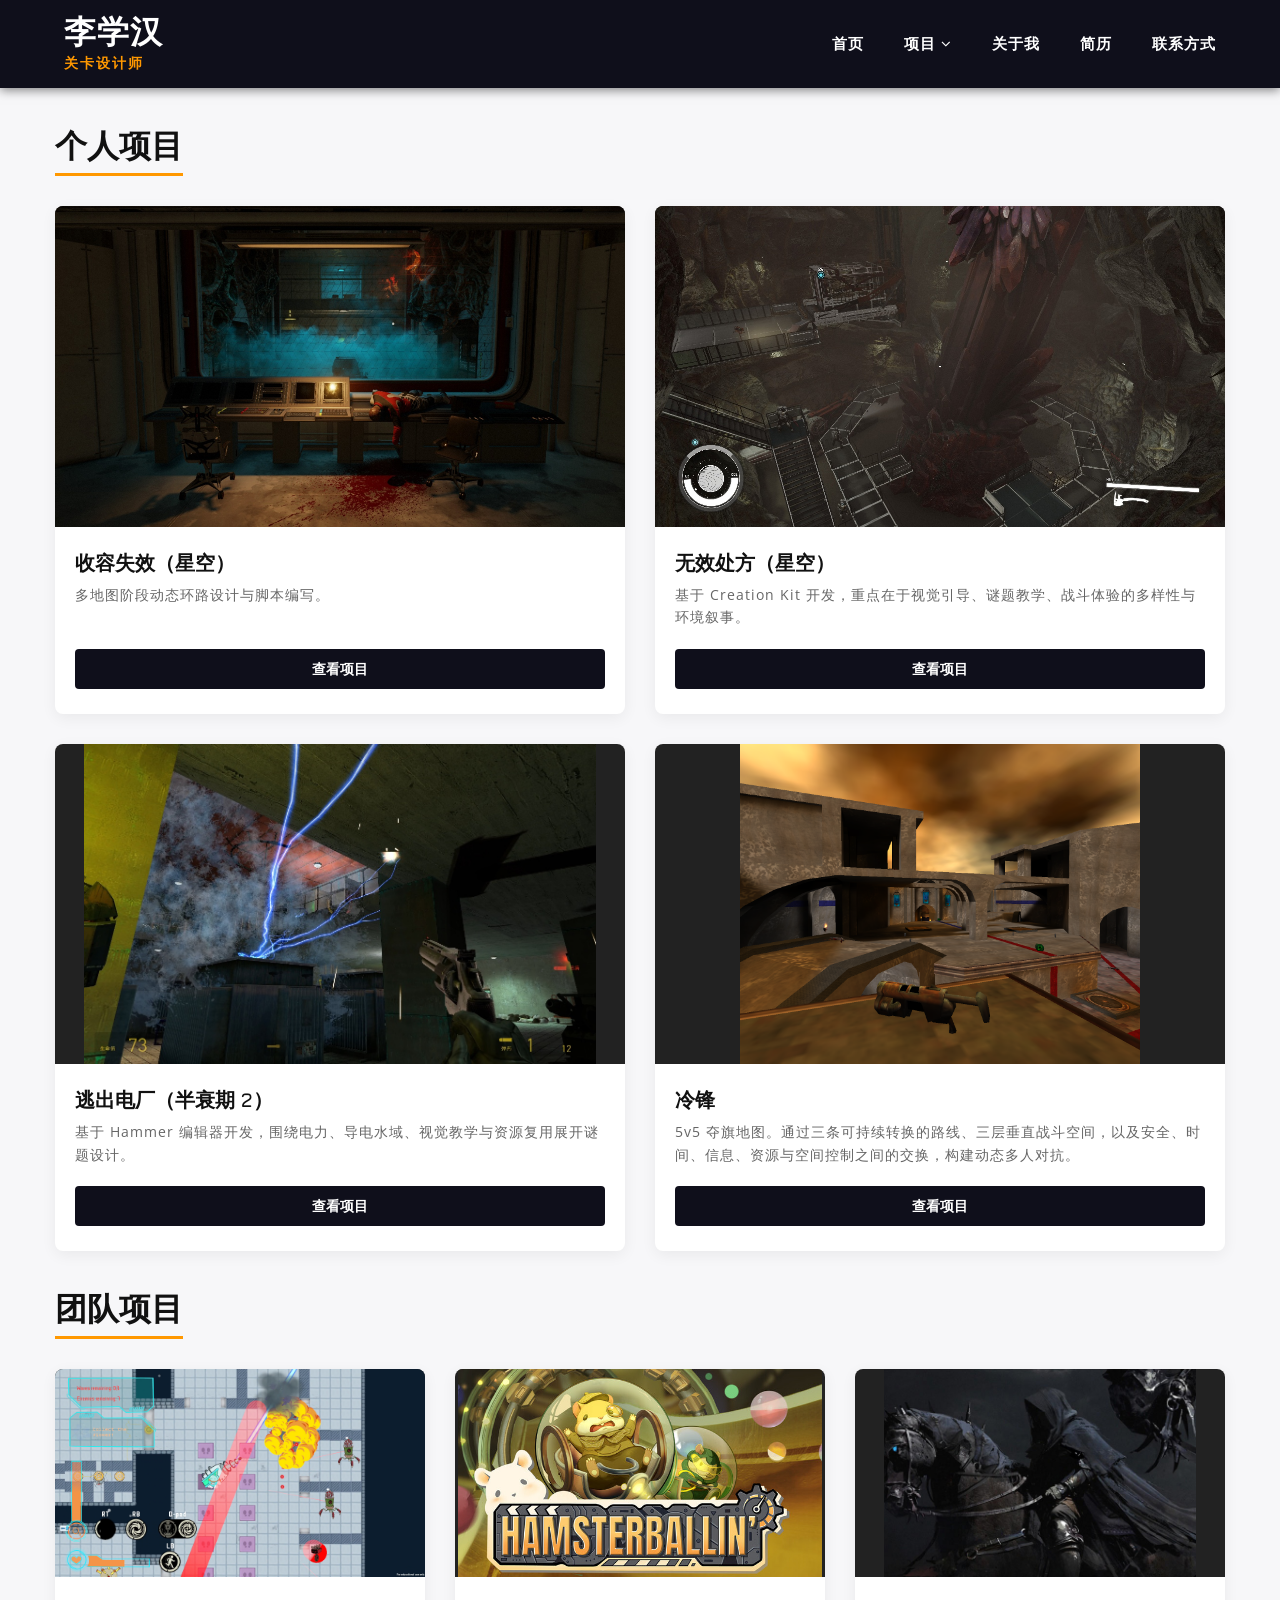
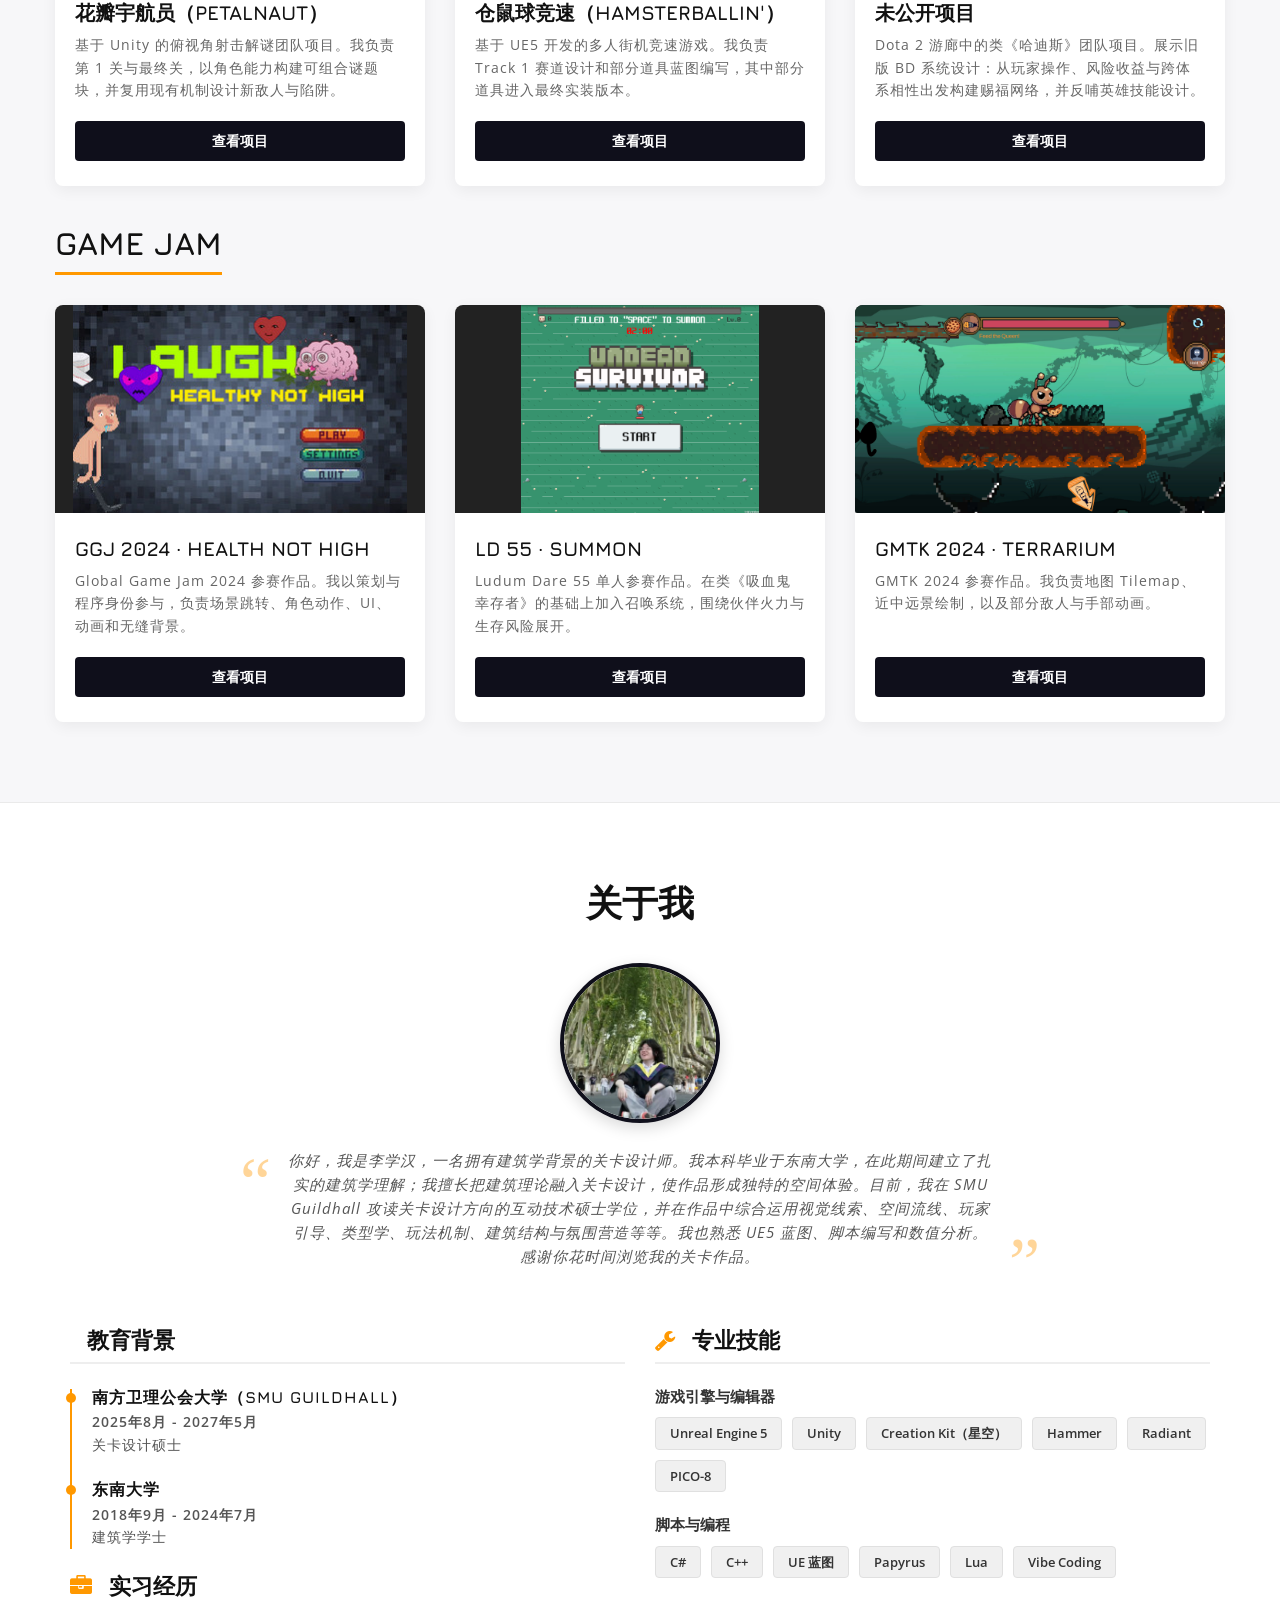
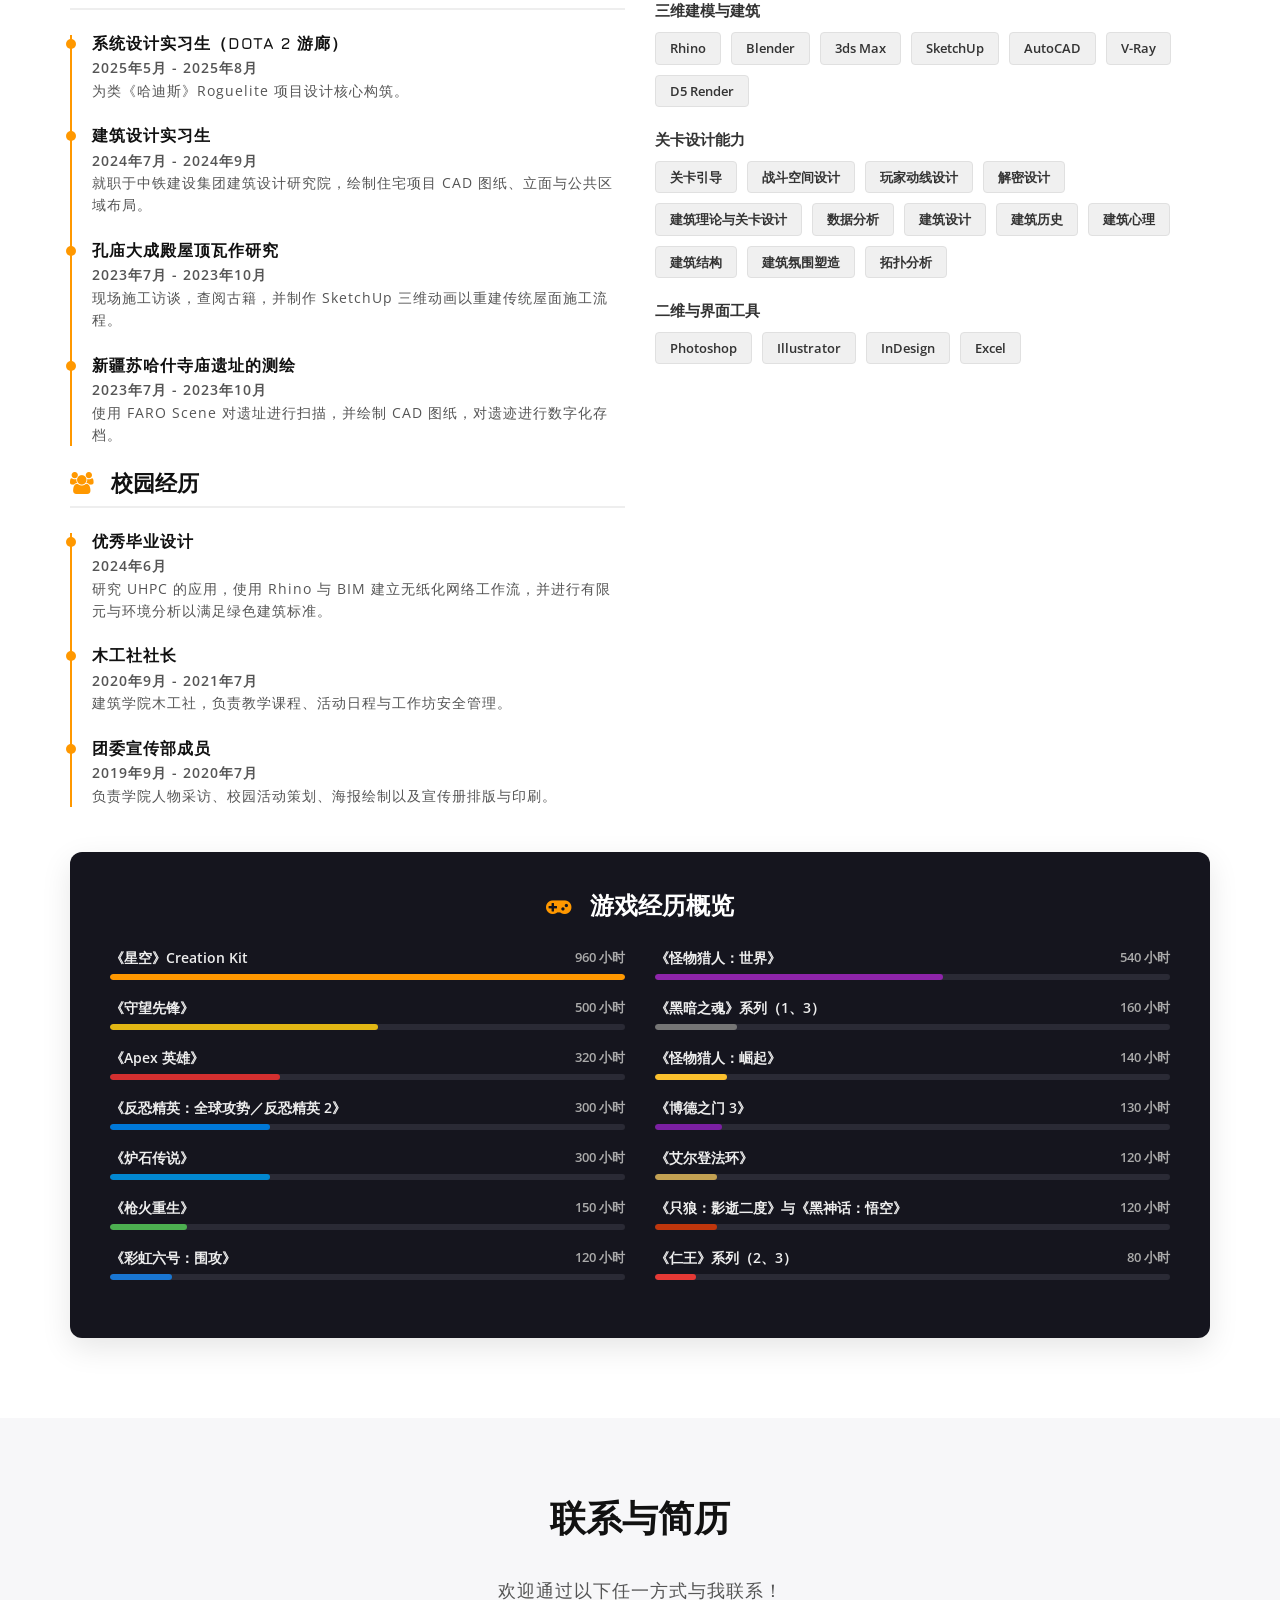
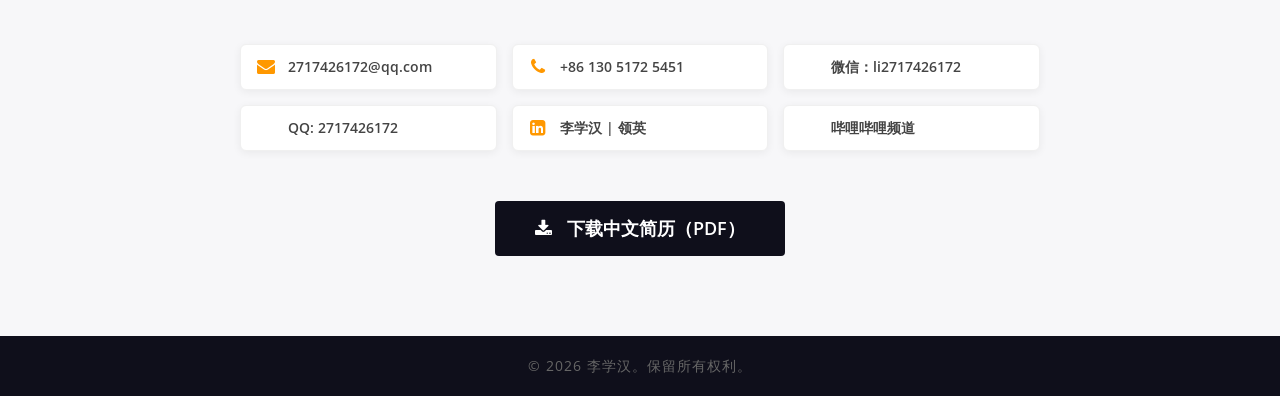
==== commit 88d5c8b0: "Update index.html" ====
--- a/index.html
+++ b/index.html
@@ -315,7 +315,7 @@
 			<!-- 带有巨型双引号的紧凑版宣言 -->
 			<div class="about-hook-container">
 				<p class="about-hook">
-					你好，我是李学汉，一名拥有建筑学背景的关卡设计师。我本科毕业于东南大学，在此期间建立了扎实的建筑学理解；我希望把建筑理论融入关卡设计，使作品形成独特的空间体验。目前，我在 SMU Guildhall 攻读关卡设计方向的互动技术硕士学位，并在作品中综合运用视觉线索、空间流线、玩家引导、类型学、玩法机制、建筑结构与氛围营造等等。我也熟悉 UE5 蓝图、脚本编写和数值分析。感谢你花时间浏览我的关卡作品。
+					你好，我是李学汉，一名拥有建筑学背景的关卡设计师。我本科毕业于东南大学，在此期间建立了扎实的建筑学理解；我擅长把建筑理论融入关卡设计，使作品形成独特的空间体验。目前，我在 SMU Guildhall 攻读关卡设计方向的互动技术硕士学位，并在作品中综合运用视觉线索、空间流线、玩家引导、类型学、玩法机制、建筑结构与氛围营造等等。我也熟悉 UE5 蓝图、脚本编写和数值分析。感谢你花时间浏览我的关卡作品。
 				</p>
 			</div>
 
--- a/css/portfolio-improvements.css
+++ b/css/portfolio-improvements.css
@@ -1,4 +1,42 @@
 /* Shared recruiter-first improvements for the Chinese portfolio. */
+
+/* Keep the header typography identical across every page. */
+.my-clean-logo a,
+.job-title,
+.my-clean-nav a,
+.dropdown-category-title {
+	font-family: "Open Sans", "Microsoft YaHei", "PingFang SC", "Noto Sans CJK SC", Arial, sans-serif;
+}
+
+.my-clean-logo a {
+	font-size: 32px;
+	font-weight: 700;
+}
+
+.job-title {
+	font-size: 14px;
+	font-weight: 600;
+}
+
+.my-clean-nav a {
+	font-size: 15px;
+	font-weight: 600;
+}
+
+.dropdown-content a {
+	font-size: 13px;
+	font-weight: 400;
+}
+
+.dropdown-category-title {
+	font-size: 11px;
+	font-weight: 700;
+}
+
+/* Match every video project to Project 1's comfortable content width. */
+.project-detail-container.video-project-detail {
+	max-width: 1080px;
+}
 .my-clean-nav .resume-nav-link,
 .my-clean-nav .resume-nav-link:link,
 .my-clean-nav .resume-nav-link:visited {
